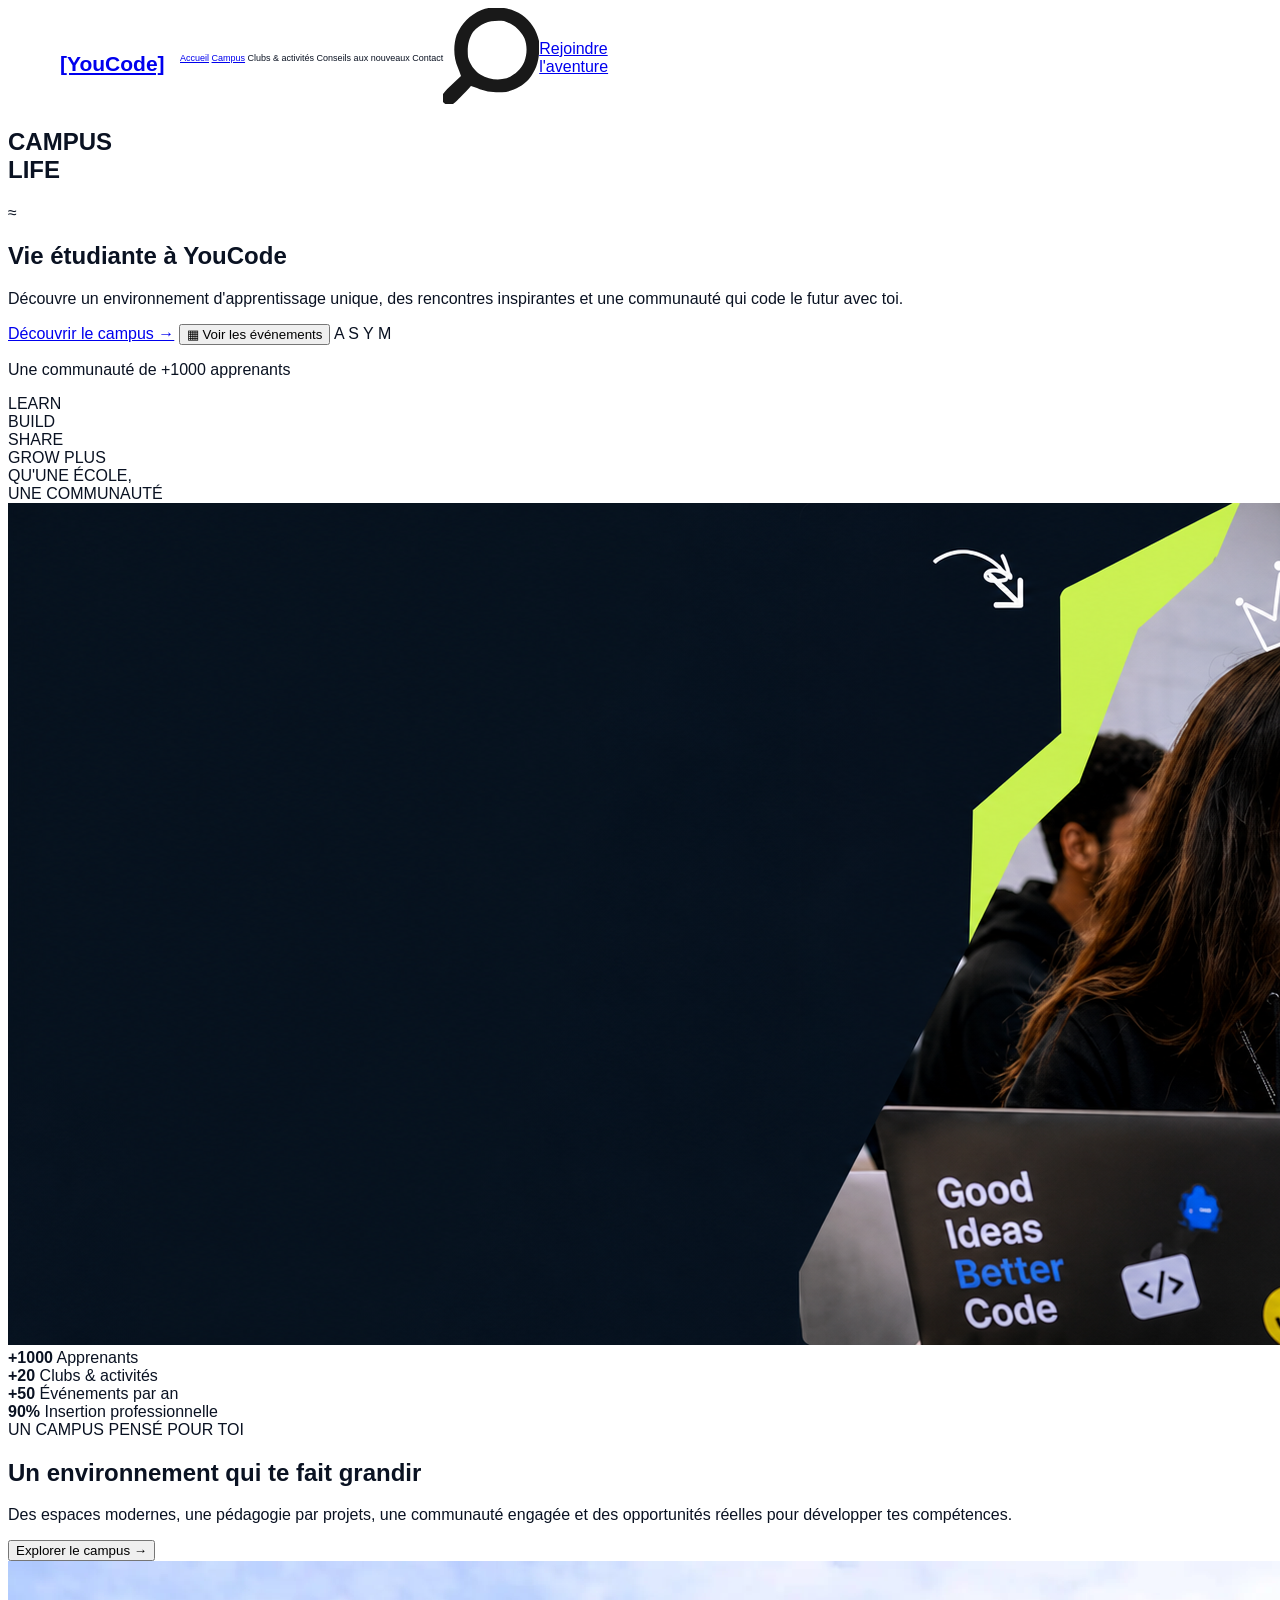
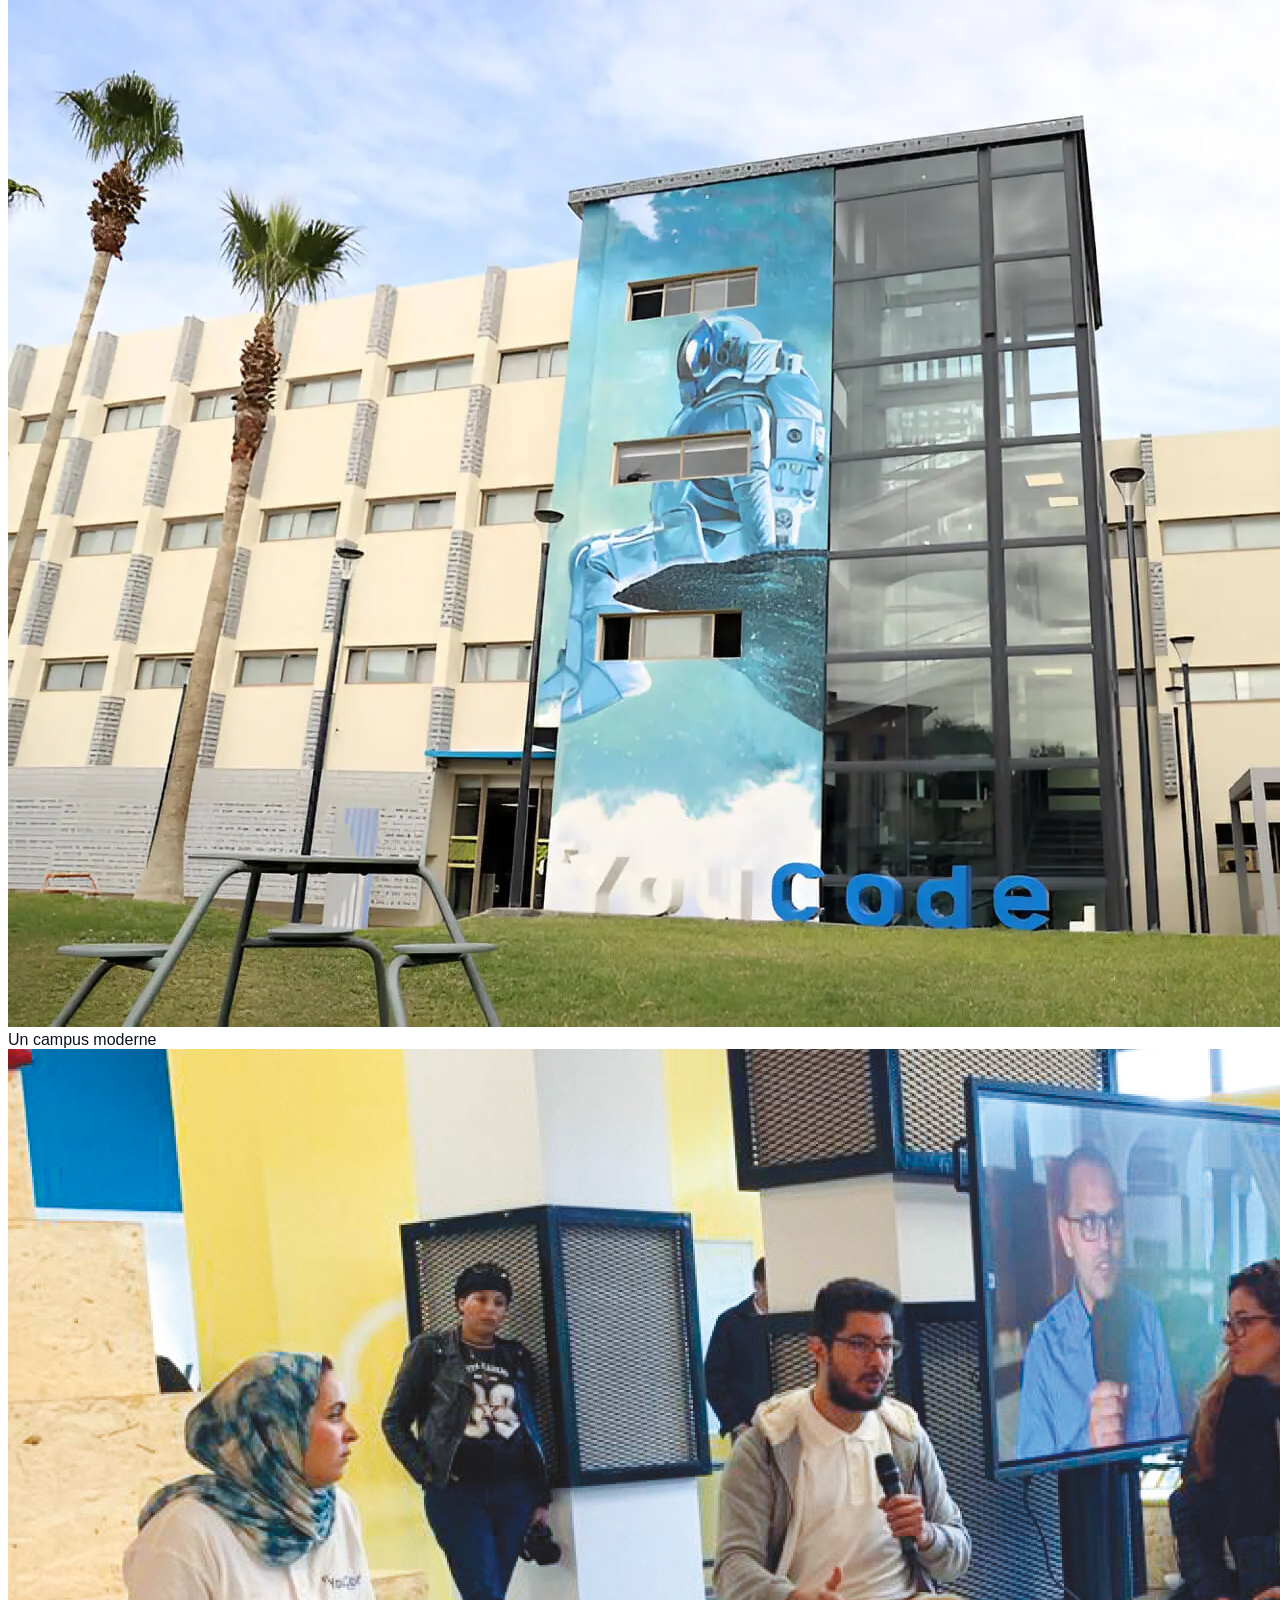
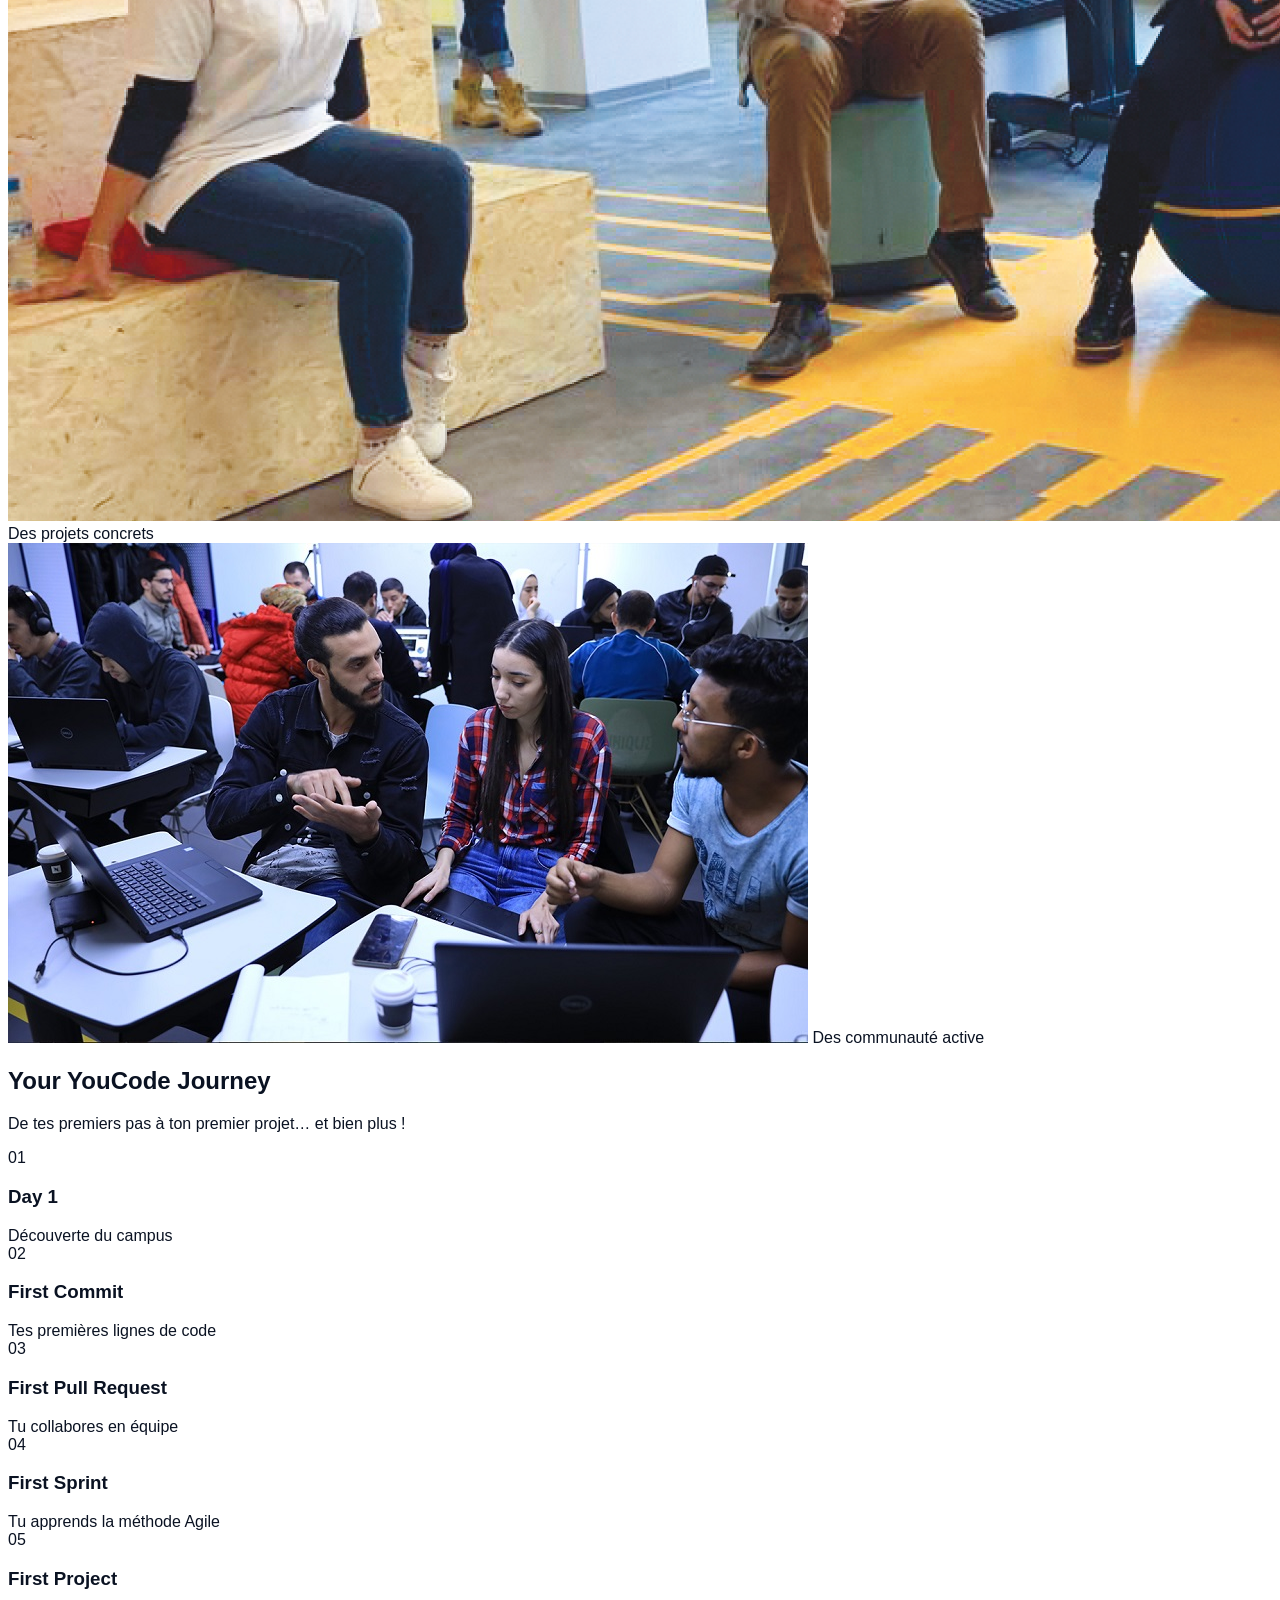
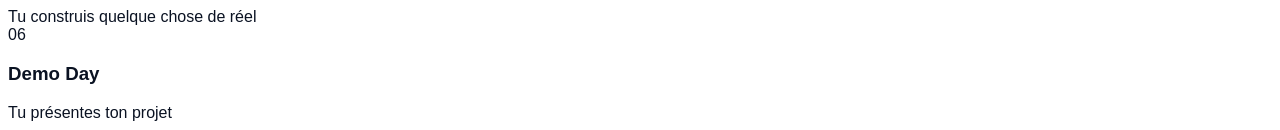
==== index.html @ 525e0ec4 "add journey section" ====
<!doctype html>
<html lang="fr">
  <head>
    <meta charset="UTF-8" />
    <meta name="viewport" content="width=device-width, initial-scale=1.0" />
    <link rel="stylesheet" href="css/style.css" />
    <title>Campus Life</title>
  </head>
  <body>
    <header>
      <div class="logo">
        <a href="index.html">[YouCode]</a>
      </div>
      <div class="boxes">
        <a class="b1" href="index.html">Accueil</a>
        <a class="b2" href="campus.html">Campus</a>
        <span class="b3">Clubs & activités</span>
        <span class="b4">Conseils aux nouveaux</span>
        <span class="b5">Contact</span>
      </div>
      <div>
        <img src="assets/icons/icon-search.svg" alt="Icône de recherche" />
      </div>
      <div>
        <a href="inscription.html">Rejoindre<br />l'aventure</a>
      </div>
    </header>
    <main>
      <section class="hero">
        <h1>CAMPUS<br />LIFE</h1>
        <span>≈</span>
        <h2>Vie étudiante à YouCode</h2>
        <p>
          Découvre un environnement d'apprentissage unique, des rencontres
          inspirantes et une communauté qui code le futur avec toi.
        </p>
        <a class="b2" href="campus.html">Découvrir le campus →</a>
        <button>▦ Voir les événements</button>
        <span>A S Y M</span>
        <p>Une communauté de +1000 apprenants</p>
        <span>LEARN<br />BUILD<br />SHARE<br />GROW</span>
        <span>PLUS<br />QU'UNE ÉCOLE,<br />UNE COMMUNAUTÉ</span>
        <img
          src="assets/images/hero-student.png"
          alt="Une jeune femme sourit devant son ordinateur dans un espace de travail informatique."
        />
      </section>
      <section class="stats">
        <div>
          <strong>+1000</strong>
          <span>Apprenants</span>
        </div>
        <div>
          <strong>+20</strong>
          <span>Clubs & activités</span>
        </div>
        <div>
          <strong>+50</strong>
          <span>Événements par an</span>
        </div>
        <div>
          <strong>90%</strong>
          <span>Insertion professionnelle</span>
        </div>
      </section>
      <section class="campus">
        <div>
          <span>UN CAMPUS PENSÉ POUR TOI</span>
          <h2>Un environnement qui te fait grandir</h2>
          <p>
            Des espaces modernes, une pédagogie par projets, une communauté
            engagée et des opportunités réelles pour développer tes compétences.
          </p>
        </div>
        <div><button>Explorer le campus →</button></div>
        <div>
          <img
            src="assets/images/campus-moderne.png"
            alt="Bâtiment moderne de YouCode avec une fresque d'astronaute et le nom YouCode sur la pelouse."
          />
          <span>Un campus moderne</span>
        </div>
        <div>
          <img
            src="assets/images/projets-concrets.png"
            alt="Échange entre intervenants et apprenants dans un espace YouCode."
          />
          <span>Des projets concrets</span>
        </div>
        <div>
          <img
            src="assets/images/communaute-active.jpg"
            alt="Apprenants qui travaillent ensemble sur leurs ordinateurs portables."
          />
          <span>Des communauté active</span>
        </div>
      </section>
      <section class="journey">
        <h2>Your YouCode Journey</h2>
        <p>De tes premiers pas à ton premier projet… et bien plus !</p>
        <div>
          <span>01</span>
          <h3>Day 1</h3>
          <span>Découverte du campus</span>
        </div>
        <div>
          <span>02</span>
          <h3>First Commit</h3>
          <span>Tes premières lignes de code</span>
        </div>
        <div>
          <span>03</span>
          <h3>First Pull Request</h3>
          <span>Tu collabores en équipe</span>
        </div>
        <div>
          <span>04</span>
          <h3>First Sprint</h3>
          <span>Tu apprends la méthode Agile</span>
        </div>
        <div>
          <span>05</span>
          <h3>First Project</h3>
          <span>Tu construis quelque chose de réel</span>
        </div>
        <div>
          <span>06</span>
          <h3>Demo Day</h3>
          <span>Tu présentes ton projet</span>
        </div>
      </section>
    </main>
  </body>
</html>
---- css/style.css ----
body {
  font-family: "Inter", sans-serif;
  color: #0a1222;
}

header {
  display: flex;
  align-items: center;
}

.logo {
  width: 120px;
  height: 25px;
  margin-top: 11px;
  margin-left: 52px;
  font-weight: 800;
  font-size: 21px;
  line-height: 1.2;
  letter-spacing: 0;
  white-space: nowrap;
}

.boxes {
  font-weight: 400;
  font-size: 9px;
  line-height: 1.2;
  letter-spacing: 0;
}
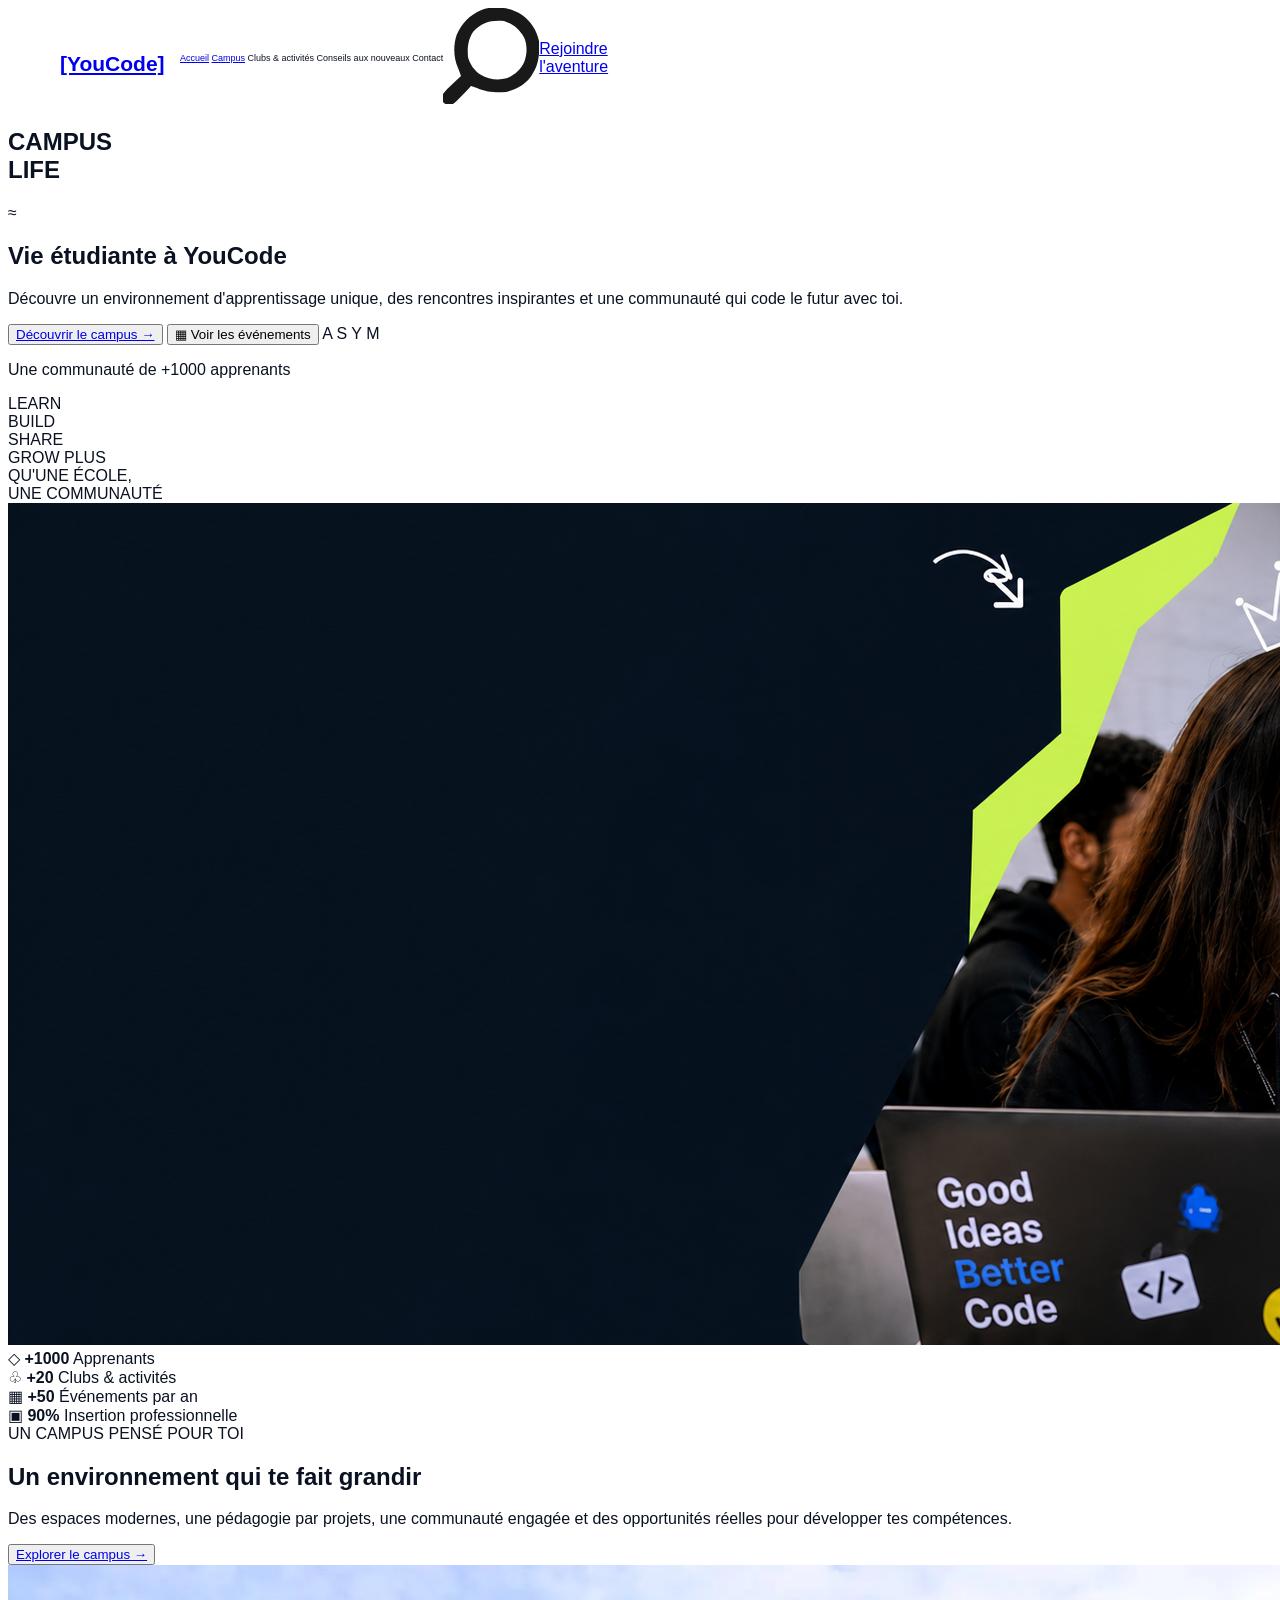
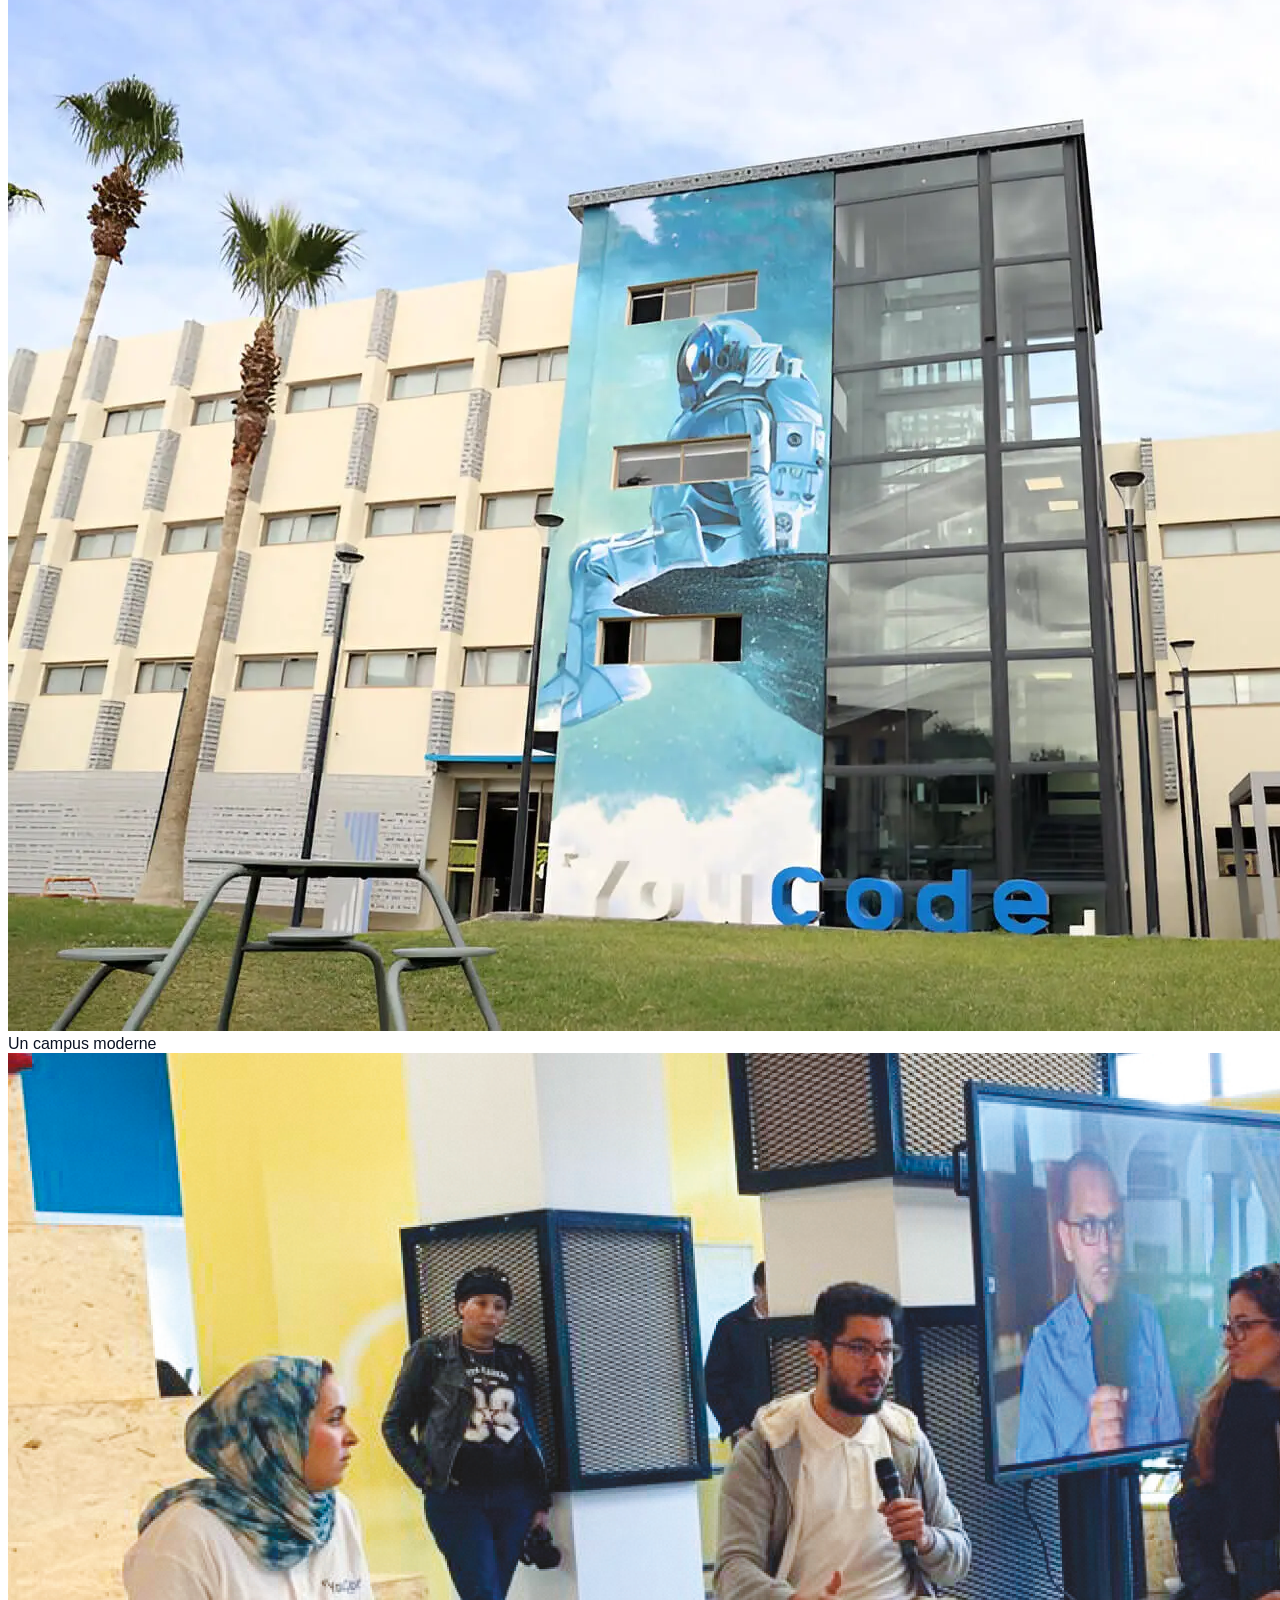
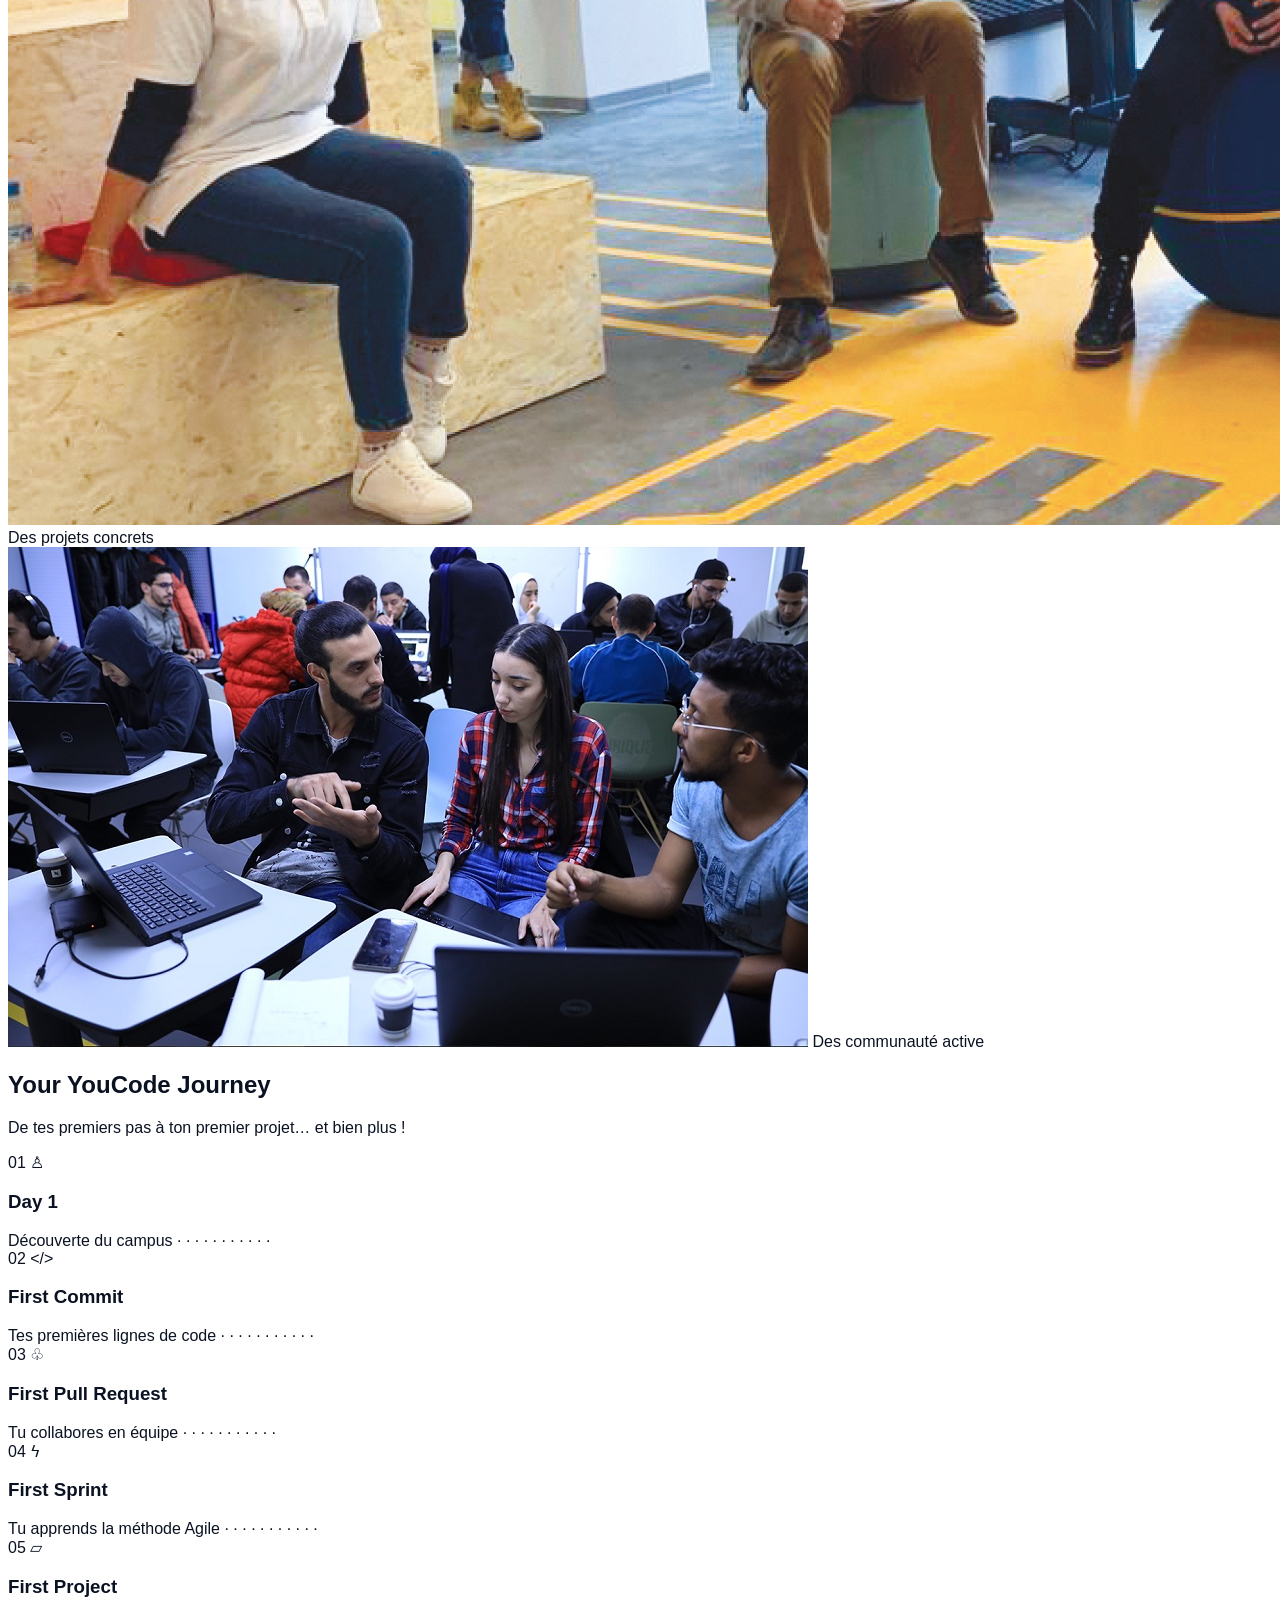
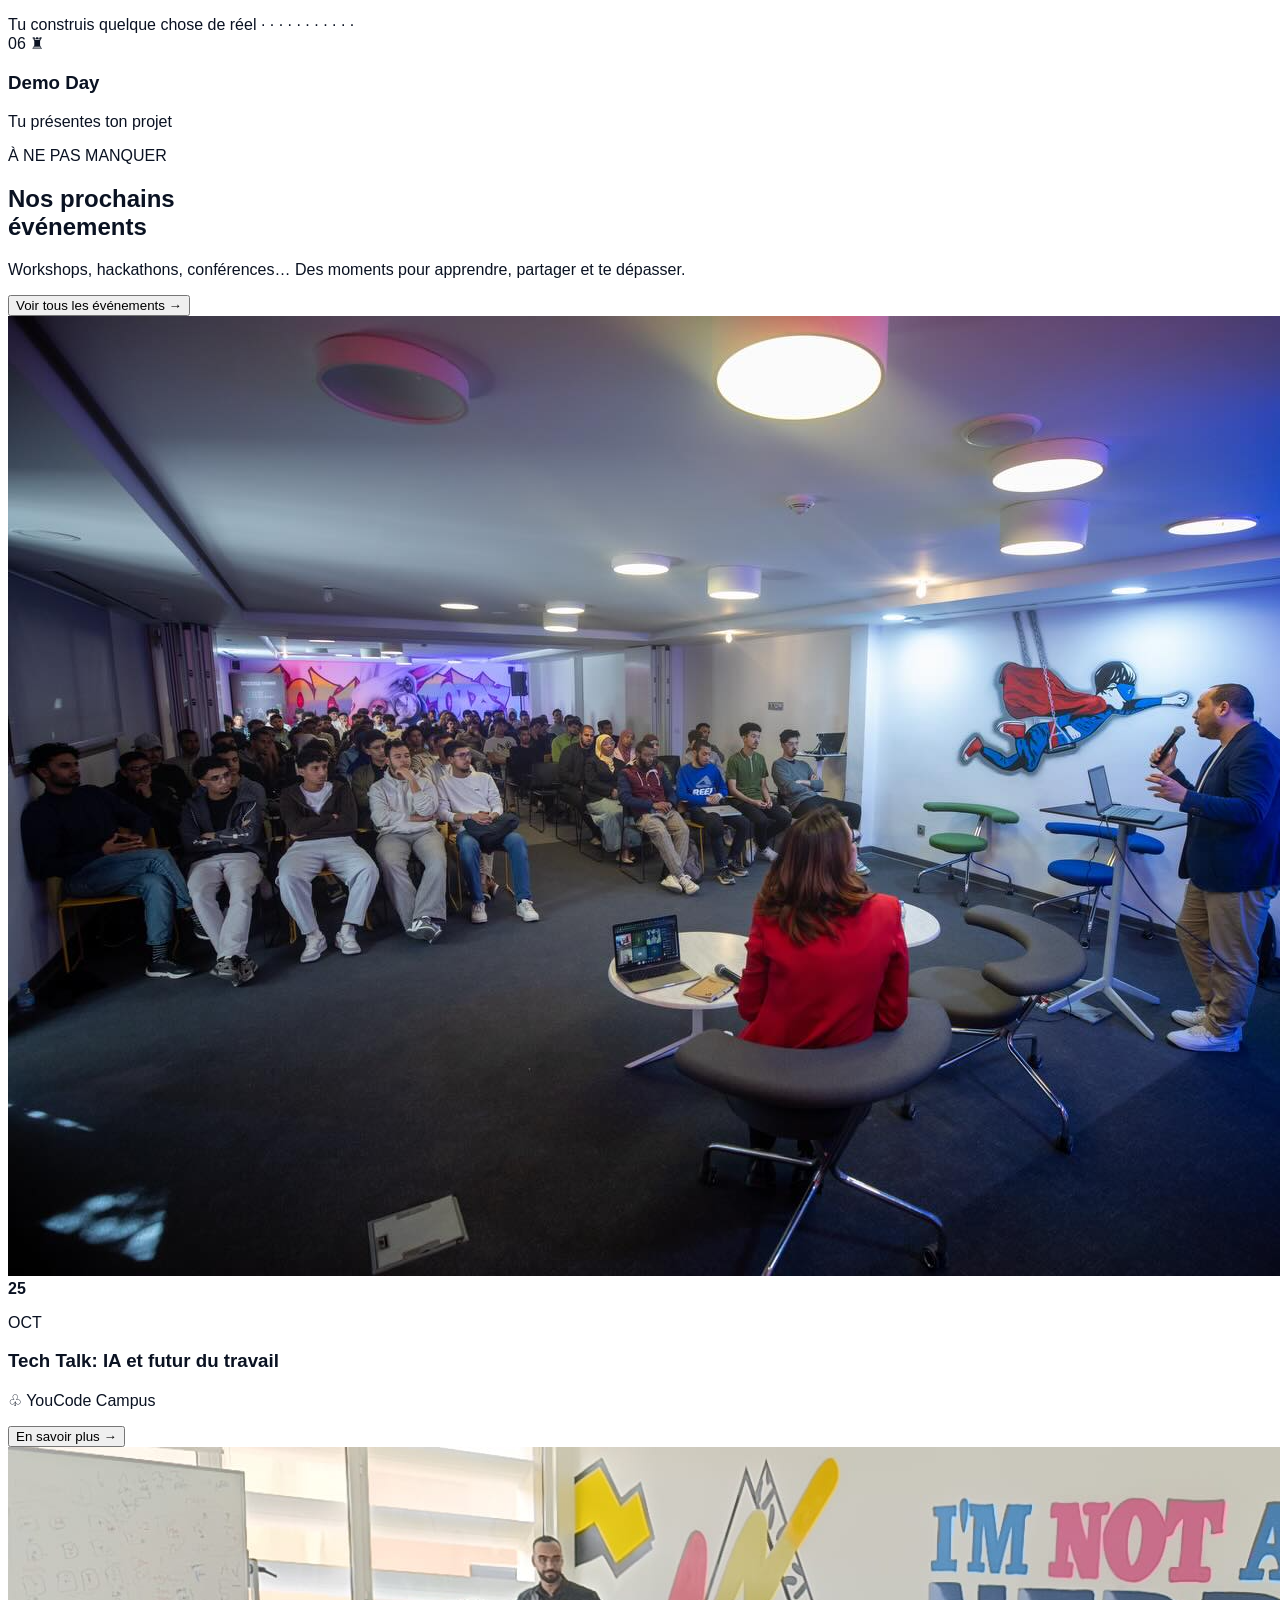
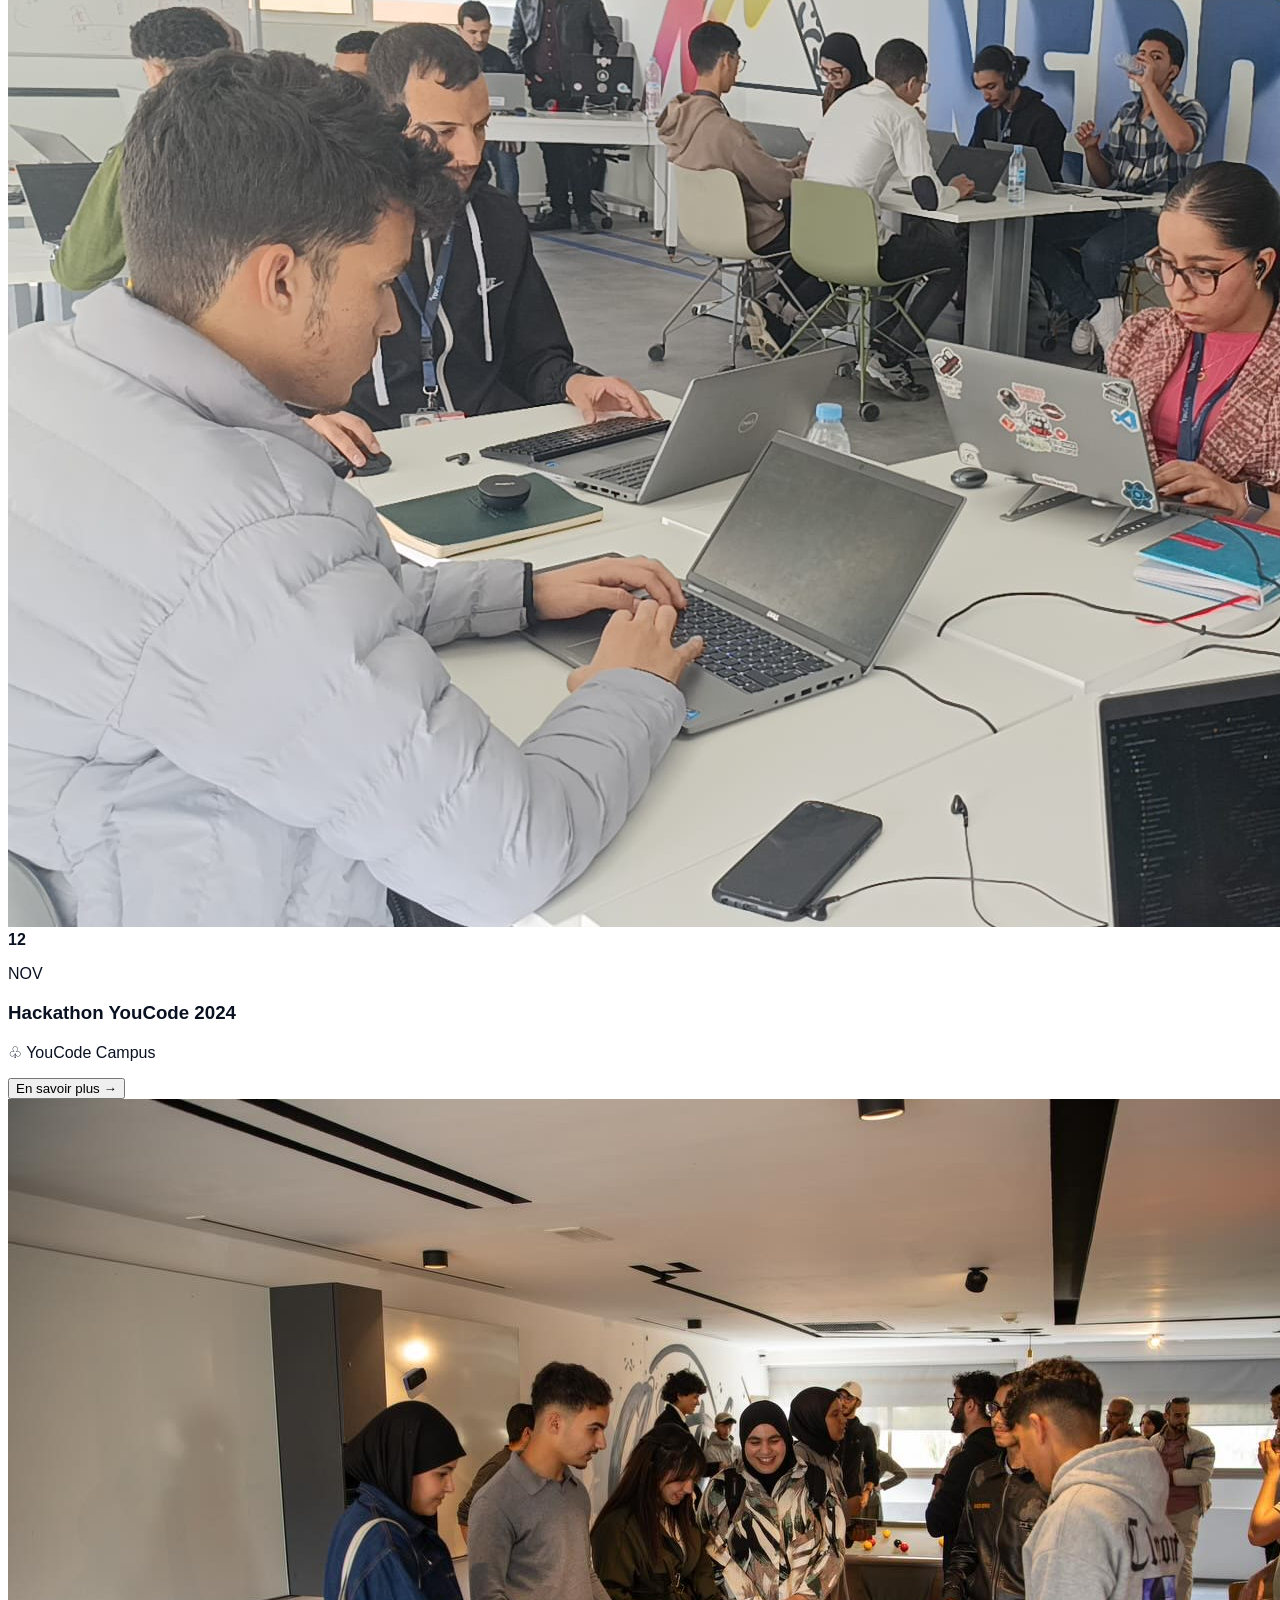
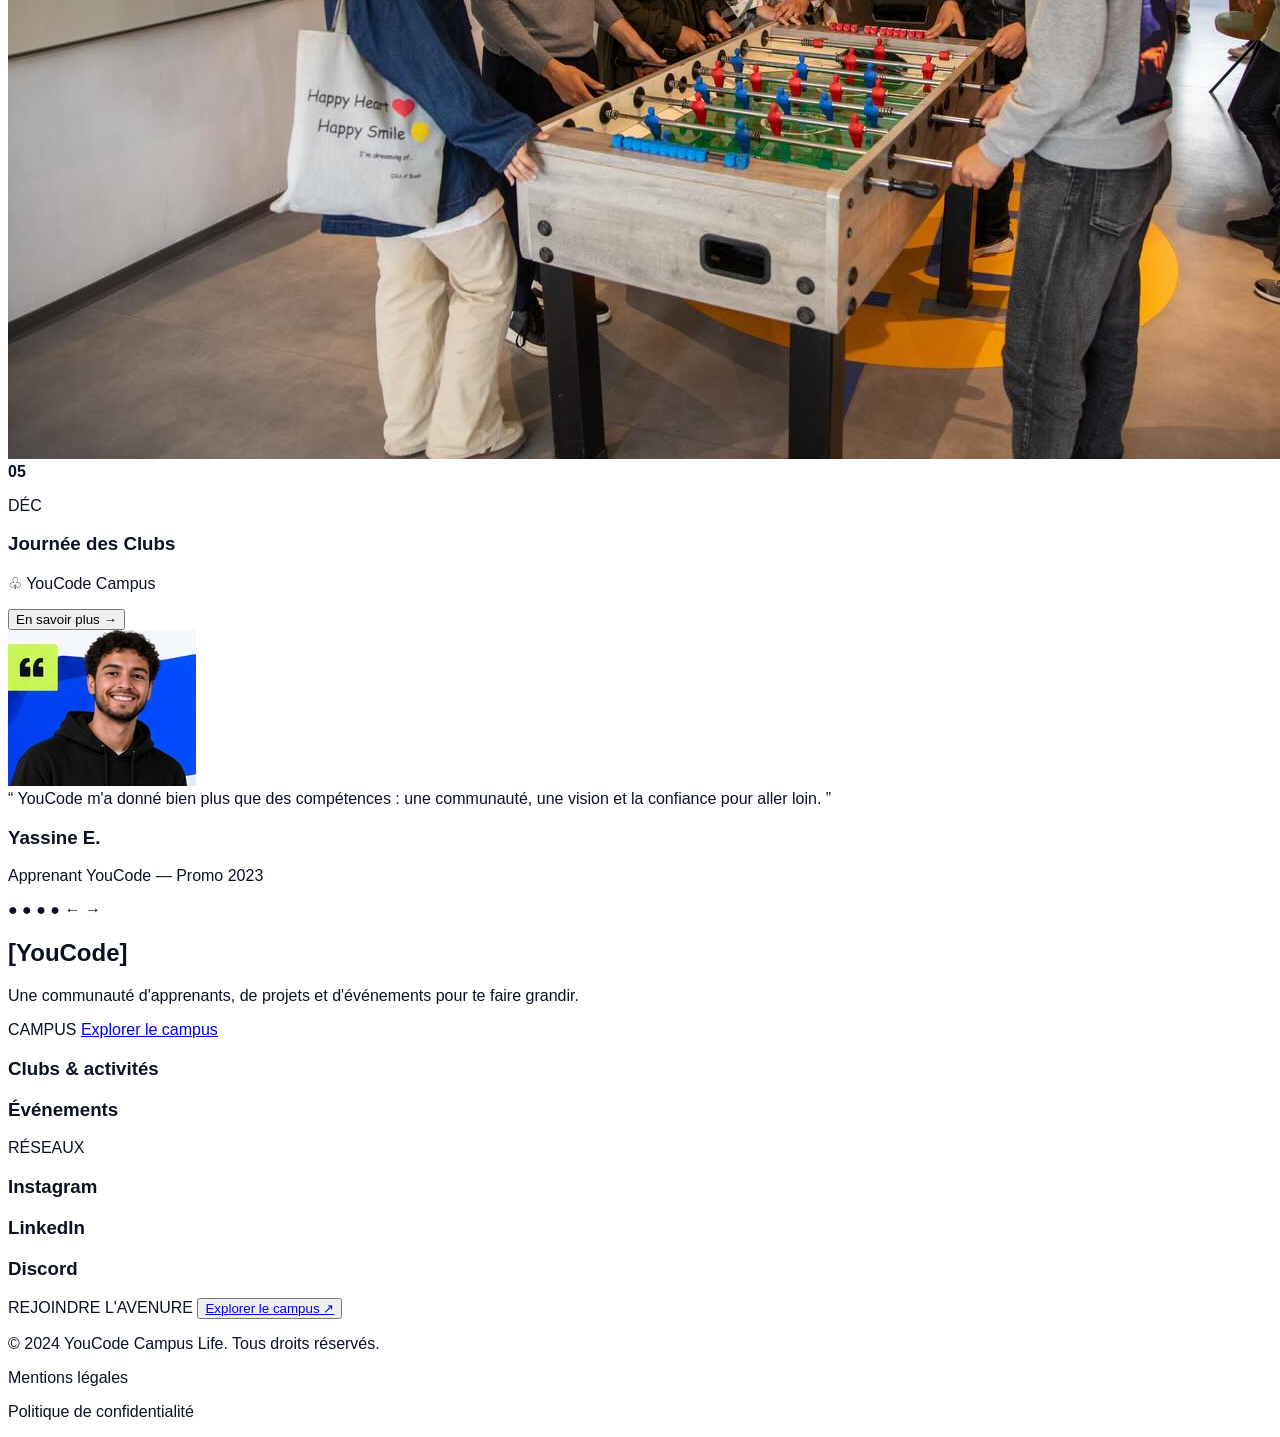
==== commit 271f30fa: "add other sections" ====
--- a/index.html
+++ b/index.html
@@ -34,7 +34,7 @@
           Découvre un environnement d'apprentissage unique, des rencontres
           inspirantes et une communauté qui code le futur avec toi.
         </p>
-        <a class="b2" href="campus.html">Découvrir le campus →</a>
+        <button><a href="campus.html">Découvrir le campus →</a></button>
         <button>▦ Voir les événements</button>
         <span>A S Y M</span>
         <p>Une communauté de +1000 apprenants</p>
@@ -47,18 +47,22 @@
       </section>
       <section class="stats">
         <div>
+          <span>◇</span>
           <strong>+1000</strong>
           <span>Apprenants</span>
         </div>
         <div>
+          <span>♧</span>
           <strong>+20</strong>
           <span>Clubs & activités</span>
         </div>
         <div>
+          <span>▦</span>
           <strong>+50</strong>
           <span>Événements par an</span>
         </div>
         <div>
+          <span>▣</span>
           <strong>90%</strong>
           <span>Insertion professionnelle</span>
         </div>
@@ -72,7 +76,9 @@
             engagée et des opportunités réelles pour développer tes compétences.
           </p>
         </div>
-        <div><button>Explorer le campus →</button></div>
+        <div>
+          <button><a href="campus.html">Explorer le campus →</a></button>
+        </div>
         <div>
           <img
             src="assets/images/campus-moderne.png"
@@ -100,35 +106,135 @@
         <p>De tes premiers pas à ton premier projet… et bien plus !</p>
         <div>
           <span>01</span>
+          <span>♙</span>
           <h3>Day 1</h3>
           <span>Découverte du campus</span>
+          <span>· · · · · · · · · · ·</span>
         </div>
         <div>
           <span>02</span>
+          <span>&lt;/&gt;</span>
           <h3>First Commit</h3>
           <span>Tes premières lignes de code</span>
+          <span>· · · · · · · · · · ·</span>
         </div>
         <div>
           <span>03</span>
+          <span>♧</span>
           <h3>First Pull Request</h3>
           <span>Tu collabores en équipe</span>
+          <span>· · · · · · · · · · ·</span>
         </div>
         <div>
           <span>04</span>
+          <span>ϟ</span>
           <h3>First Sprint</h3>
           <span>Tu apprends la méthode Agile</span>
+          <span>· · · · · · · · · · ·</span>
         </div>
         <div>
           <span>05</span>
+          <span>▱</span>
           <h3>First Project</h3>
           <span>Tu construis quelque chose de réel</span>
+          <span>· · · · · · · · · · ·</span>
         </div>
         <div>
           <span>06</span>
+          <span>♜</span>
           <h3>Demo Day</h3>
           <span>Tu présentes ton projet</span>
         </div>
       </section>
+      <section class="event">
+        <div>
+          <p>À NE PAS MANQUER</p>
+          <h2>Nos prochains<br />événements</h2>
+          <p>
+            Workshops, hackathons, conférences… Des moments pour apprendre,
+            partager et te dépasser.
+          </p>
+          <button>Voir tous les événements →</button>
+        </div>
+        <div>
+          <img
+            src="assets/images/Tech-Talk.png"
+            alt="Un intervenant anime une présentation devant un public lors d'une conférence."
+          />
+          <strong>25</strong>
+          <p>OCT</p>
+          <h3>Tech Talk: IA et futur du travail</h3>
+          <p>♧ YouCode Campus</p>
+          <button>En savoir plus →</button>
+        </div>
+        <div>
+          <img
+            src="assets/images/Hackathon.png"
+            alt="Des étudiants travaillent sur leurs ordinateurs portables lors d'un hackathon."
+          />
+          <strong>12</strong>
+          <p>NOV</p>
+          <h3>Hackathon YouCode 2024</h3>
+          <p>♧ YouCode Campus</p>
+          <button>En savoir plus →</button>
+        </div>
+        <div>
+          <img
+            src="assets/images/Clubs.png"
+            alt="Un groupe de jeunes joue au baby-foot dans un espace de détente."
+          />
+          <strong>05</strong>
+          <p>DÉC</p>
+          <h3>Journée des Clubs</h3>
+          <p>♧ YouCode Campus</p>
+          <button>En savoir plus →</button>
+        </div>
+      </section>
+      <section class="yassine">
+        <div>
+          <img src="assets/images/Yassine.jpg" alt="" />
+        </div>
+        <div>
+          <span
+            >“ YouCode m'a donné bien plus que des compétences : une communauté,
+            une vision et la confiance pour aller loin. ”</span
+          >
+          <h3>Yassine E.</h3>
+          <p>Apprenant YouCode — Promo 2023</p>
+          <span>● ● ● ●</span>
+          <span>← →</span>
+        </div>
+      </section>
     </main>
+    <footer>
+      <div>
+        <h2>[YouCode]</h2>
+        <p>
+          Une communauté d'apprenants, de projets et d'événements pour te faire
+          grandir.
+        </p>
+      </div>
+      <div>
+        <span>CAMPUS</span>
+        <a href="campus.html">Explorer le campus</a>
+        <h3>Clubs & activités</h3>
+        <h3>Événements</h3>
+      </div>
+      <div>
+        <span>RÉSEAUX</span>
+        <h3>Instagram</h3>
+        <h3>LinkedIn</h3>
+        <h3>Discord</h3>
+      </div>
+      <div>
+        <span>REJOINDRE L'AVENURE</span>
+        <button><a href="campus.html">Explorer le campus ↗</a></button>
+      </div>
+      <div>
+        <p>© 2024 YouCode Campus Life. Tous droits réservés.</p>
+        <p>Mentions légales</p>
+        <p>Politique de confidentialité</p>
+      </div>
+    </footer>
   </body>
 </html>
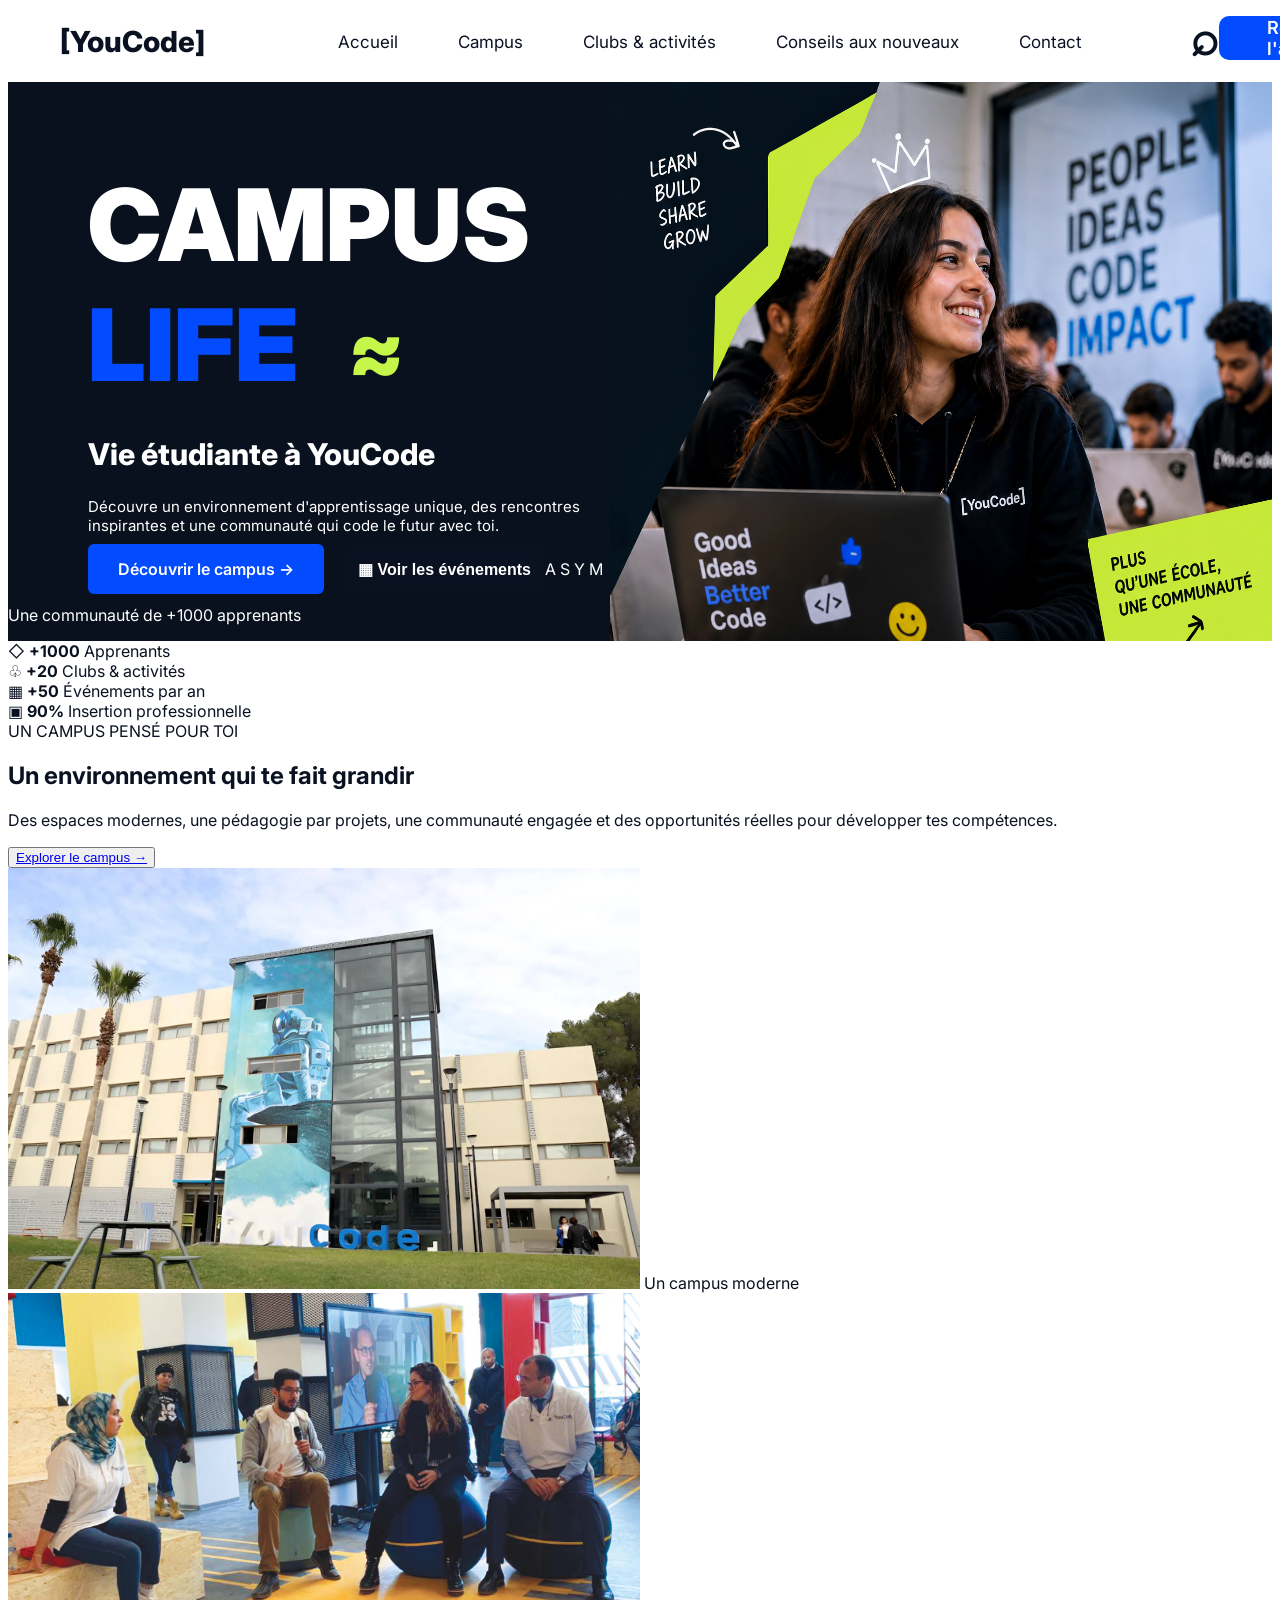
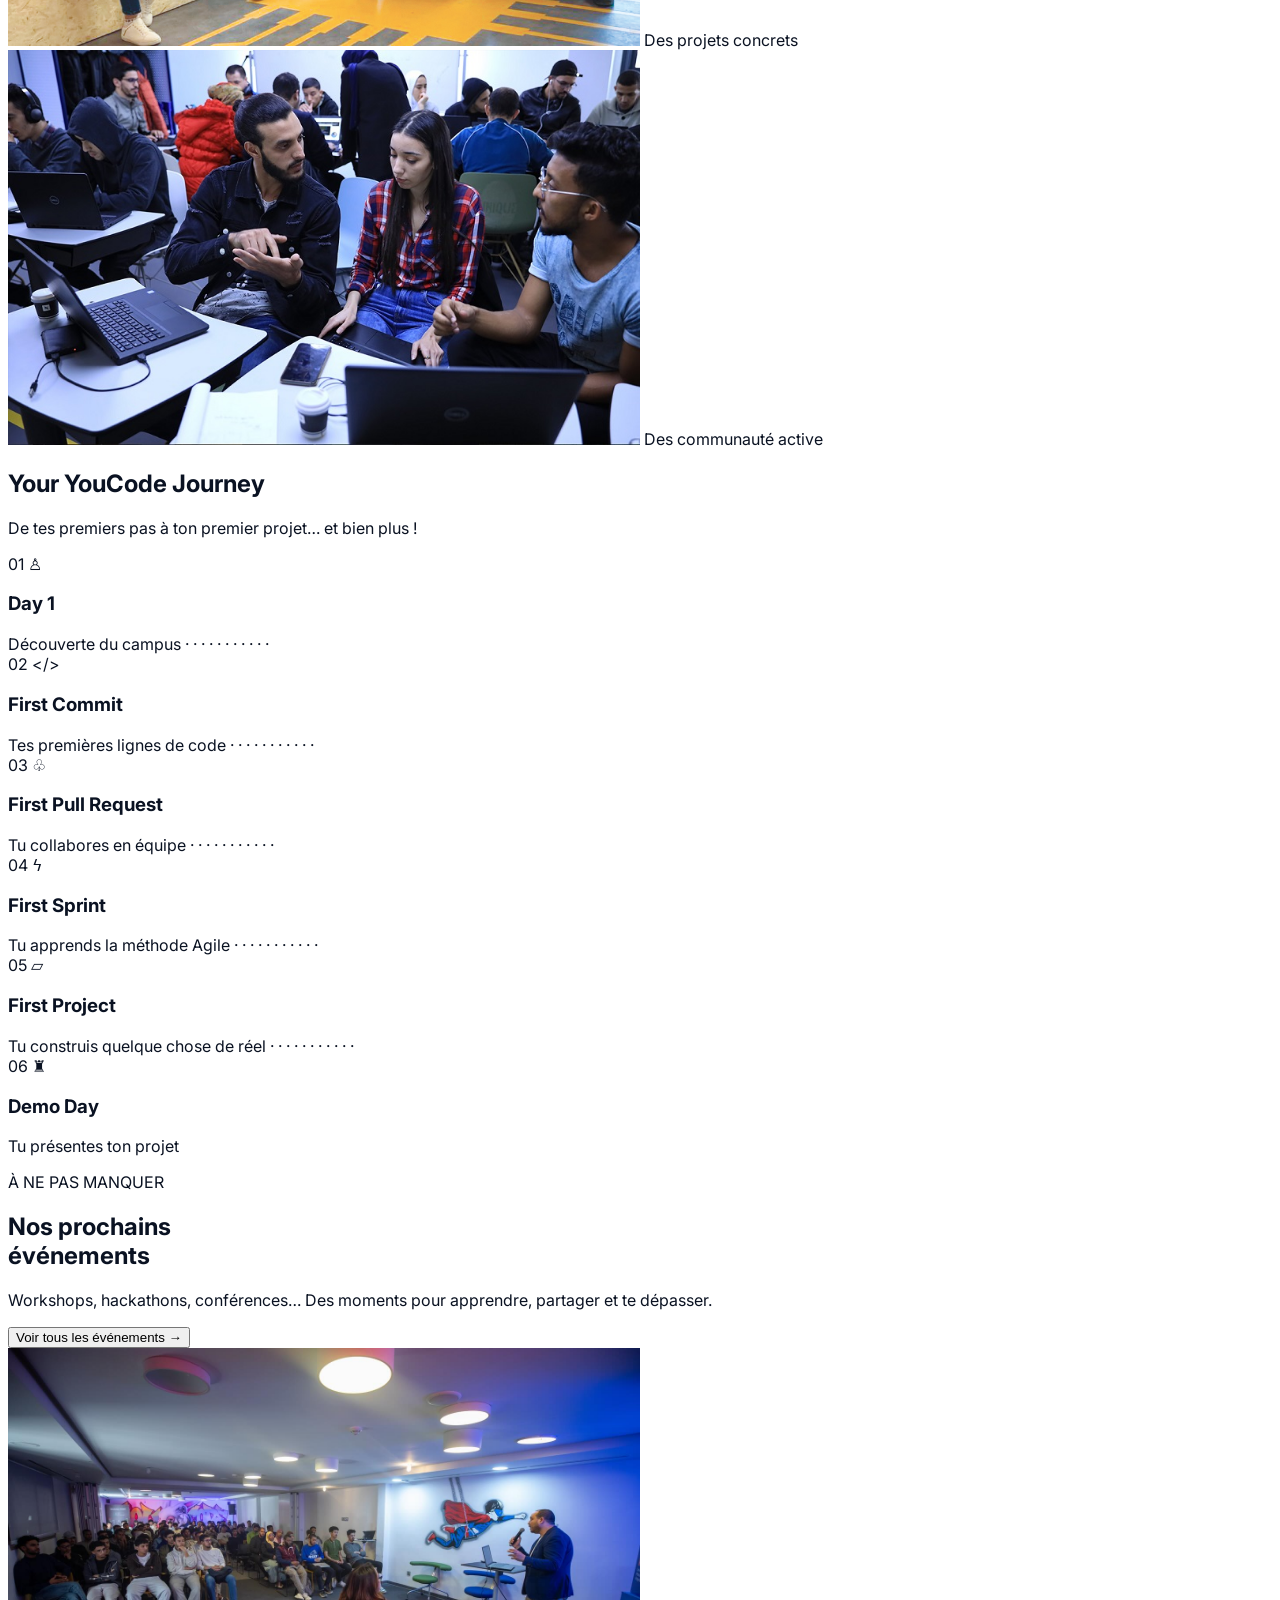
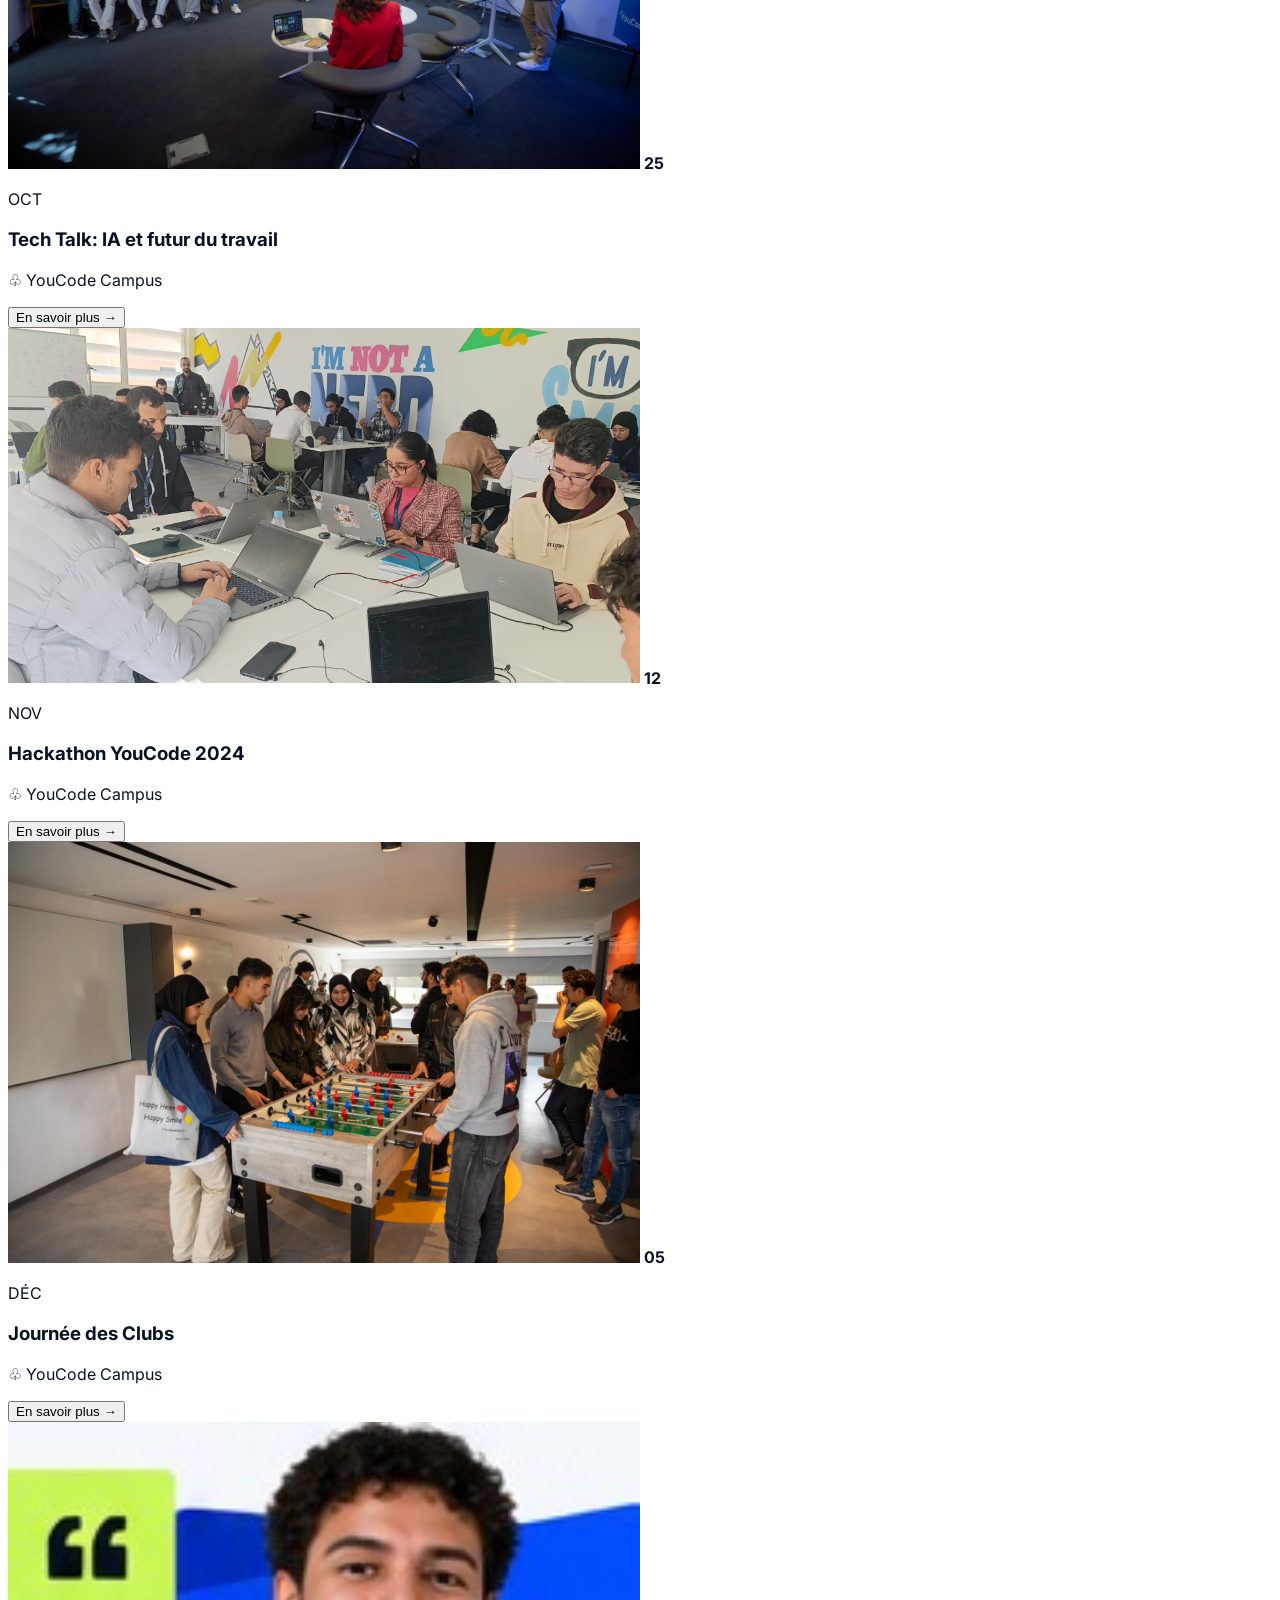
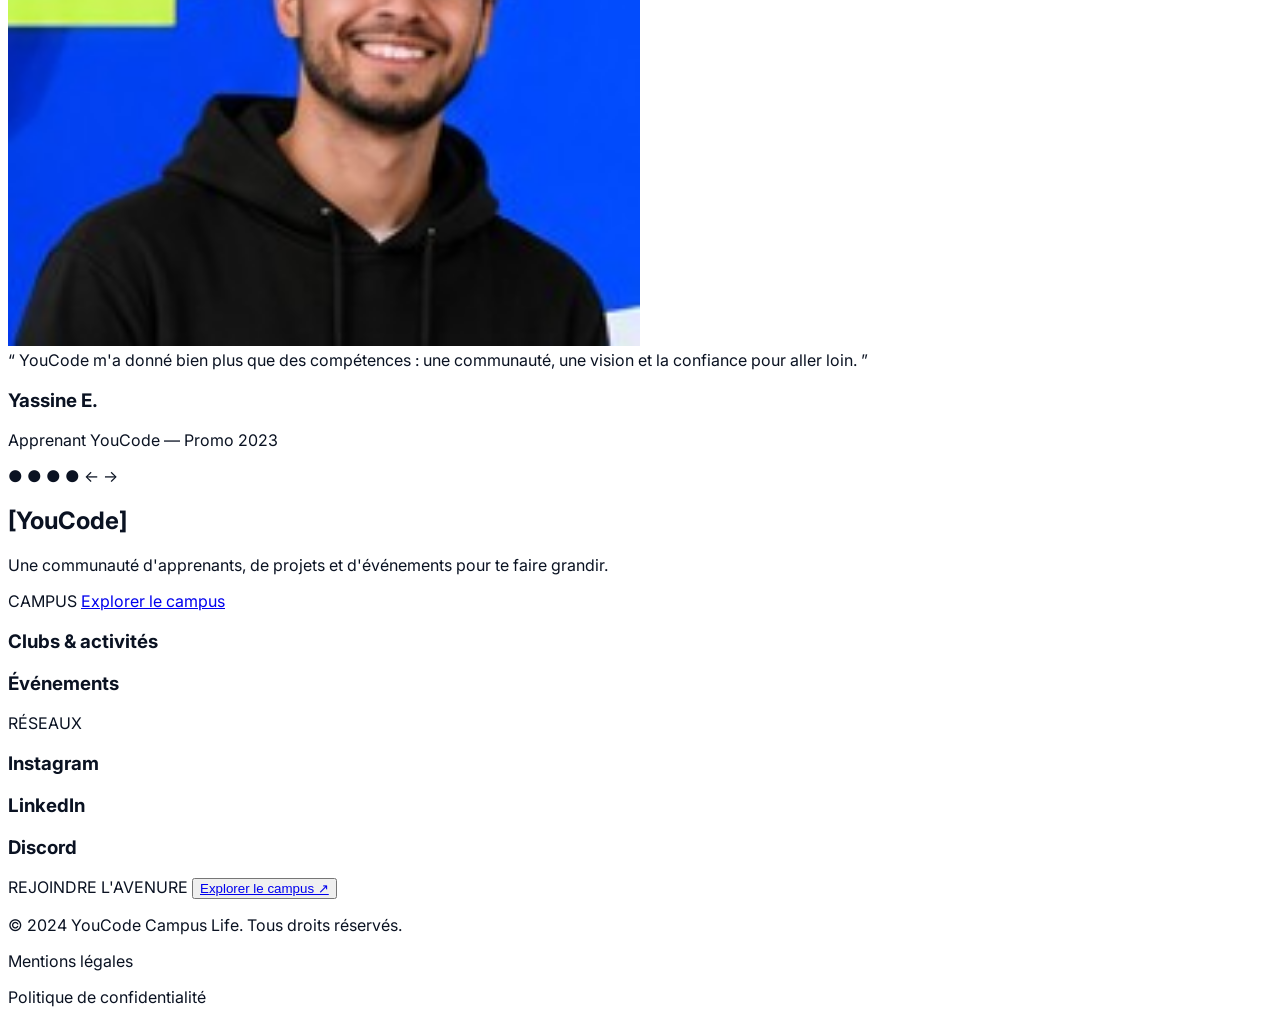
==== commit 58f4319b: "update HTML and CSS" ====
--- a/index.html
+++ b/index.html
@@ -4,46 +4,52 @@
     <meta charset="UTF-8" />
     <meta name="viewport" content="width=device-width, initial-scale=1.0" />
     <link rel="stylesheet" href="css/style.css" />
+    <style>
+      @import url("https://fonts.googleapis.com/css2?family=Inter:ital,opsz,wght@0,14..32,100..900;1,14..32,100..900&display=swap");
+    </style>
     <title>Campus Life</title>
   </head>
   <body>
     <header>
       <div class="logo">
-        <a href="index.html">[YouCode]</a>
+        <a href="index.html" class="logotxt">[YouCode]</a>
       </div>
       <div class="boxes">
         <a class="b1" href="index.html">Accueil</a>
-        <a class="b2" href="campus.html">Campus</a>
-        <span class="b3">Clubs & activités</span>
-        <span class="b4">Conseils aux nouveaux</span>
-        <span class="b5">Contact</span>
-      </div>
-      <div>
-        <img src="assets/icons/icon-search.svg" alt="Icône de recherche" />
-      </div>
-      <div>
-        <a href="inscription.html">Rejoindre<br />l'aventure</a>
+        <a class="b1" href="campus.html">Campus</a>
+        <span class="b1">Clubs & activités</span>
+        <span class="b1">Conseils aux nouveaux</span>
+        <span class="b1">Contact</span>
+      </div>
+      <div class="iconsearch">
+        <span>⌕</span>
+      </div>
+      <div class="inscr">
+        <a href="inscription.html" class="btn-inscription"
+          >Rejoindre<br />l'aventure</a
+        >
       </div>
     </header>
     <main>
       <section class="hero">
-        <h1>CAMPUS<br />LIFE</h1>
-        <span>≈</span>
-        <h2>Vie étudiante à YouCode</h2>
-        <p>
-          Découvre un environnement d'apprentissage unique, des rencontres
-          inspirantes et une communauté qui code le futur avec toi.
-        </p>
-        <button><a href="campus.html">Découvrir le campus →</a></button>
-        <button>▦ Voir les événements</button>
-        <span>A S Y M</span>
-        <p>Une communauté de +1000 apprenants</p>
-        <span>LEARN<br />BUILD<br />SHARE<br />GROW</span>
-        <span>PLUS<br />QU'UNE ÉCOLE,<br />UNE COMMUNAUTÉ</span>
-        <img
-          src="assets/images/hero-student.png"
-          alt="Une jeune femme sourit devant son ordinateur dans un espace de travail informatique."
-        />
+        <div class="heroimg">
+          <img
+            src="assets/images/hero-student.png"
+            alt="Une jeune femme sourit devant son ordinateur dans un espace de travail informatique."
+          />
+        </div>
+        <div class="herotxt">
+          <h1 class="titlhero">CAMPUS<br /><span class="thb">LIFE</span><small class="thg">≈</small></h1>
+          <h2 class="th2">Vie étudiante à YouCode</h2>
+          <p class="herop">
+            Découvre un environnement d'apprentissage unique, des rencontres
+            inspirantes et une communauté qui code le futur avec toi.
+          </p>
+          <a class="herocam" href="campus.html">Découvrir le campus →</a>
+          <button class="herobott">▦ Voir les événements</button>
+          <span>A S Y M</span>
+          <p>Une communauté de +1000 apprenants</p>
+        </div>
       </section>
       <section class="stats">
         <div>
--- a/css/style.css
+++ b/css/style.css
@@ -11,18 +11,136 @@
 .logo {
   width: 120px;
   height: 25px;
-  margin-top: 11px;
+  margin-top: 0px;
   margin-left: 52px;
+  margin-right: 500px;
   font-weight: 800;
-  font-size: 21px;
+  font-size: 29px;
   line-height: 1.2;
   letter-spacing: 0;
   white-space: nowrap;
 }
 
+.logotxt {
+  text-decoration: none;
+  color: #0a1222;
+}
+
 .boxes {
   font-weight: 400;
-  font-size: 9px;
-  line-height: 1.2;
-  letter-spacing: 0;
+  font-size: 17px;
+  display: flex;
+  justify-content: center;
+  gap: 60px;
+  width: 60px;
+  height: 12px;
 }
+.b1 {
+  text-decoration: none;
+  color: #0a1222;
+  white-space: nowrap;
+}
+
+.inscr {
+  margin-left: auto;
+  margin-right: 50px;
+  background-color: #034bff;
+  border-radius: 10px;
+  padding: 1px 48px;
+  font-size: 18px;
+  font-weight: 600;
+}
+
+.btn-inscription {
+  color: #ffffff;
+  text-decoration: none;
+}
+
+.iconsearch {
+  margin-left: 450px;
+  font-size: 3rem;
+  font-weight: bolder;
+}
+
+img {
+  width: 50%;
+}
+
+.hero {
+  background-color: #034bff;
+  display: flex;
+  flex-direction: row-reverse;
+  color: #ffffff;
+  margin-top: 15px;
+}
+
+.heroimg {
+  width: 110%;
+}
+
+.heroimg img {
+  height: 100%;
+  width: 100%;
+}
+
+.herotxt {
+  background-color: #08111d;
+  width: 100%;
+}
+
+.titlhero {
+  font-weight: 900;
+  font-size: 100px;
+  margin-left: 80px;
+  line-height: 120%;
+  margin-bottom: 0;
+}
+
+.thb {
+  color: #034bff;
+}
+
+.thg {
+  color: #c7f64a;
+  margin-left: 50px;
+  width: 65px;
+  height: 79px;
+  margin-top: 100px;
+}
+
+.th2 {
+  font-weight: 800;
+  font-size: 30px;
+  margin-left: 80px;
+}
+
+.herop {
+  font-weight: 400;
+  font-size: 15px;
+  margin-left: 80px;
+}
+
+.herocam {
+  background-color: #034bff;
+  text-decoration: 0;
+  margin-left: 80px;
+  border-radius: 6px;
+  padding: 15px 30px;
+  font-size: 16px;
+  font-weight: 600;
+  color: #ffffff;
+}
+
+.herobott {
+  text-decoration: 0;
+  margin-left: 20px;
+  border-style: solid;
+  border-width: 20px 5px;
+  border: 50px;
+  padding: 10px;
+  border-color: #8EABFF;
+  font-size: 16px;
+  font-weight: 600;
+  color: #ffffff;
+  background-color: #0a1222;
+}
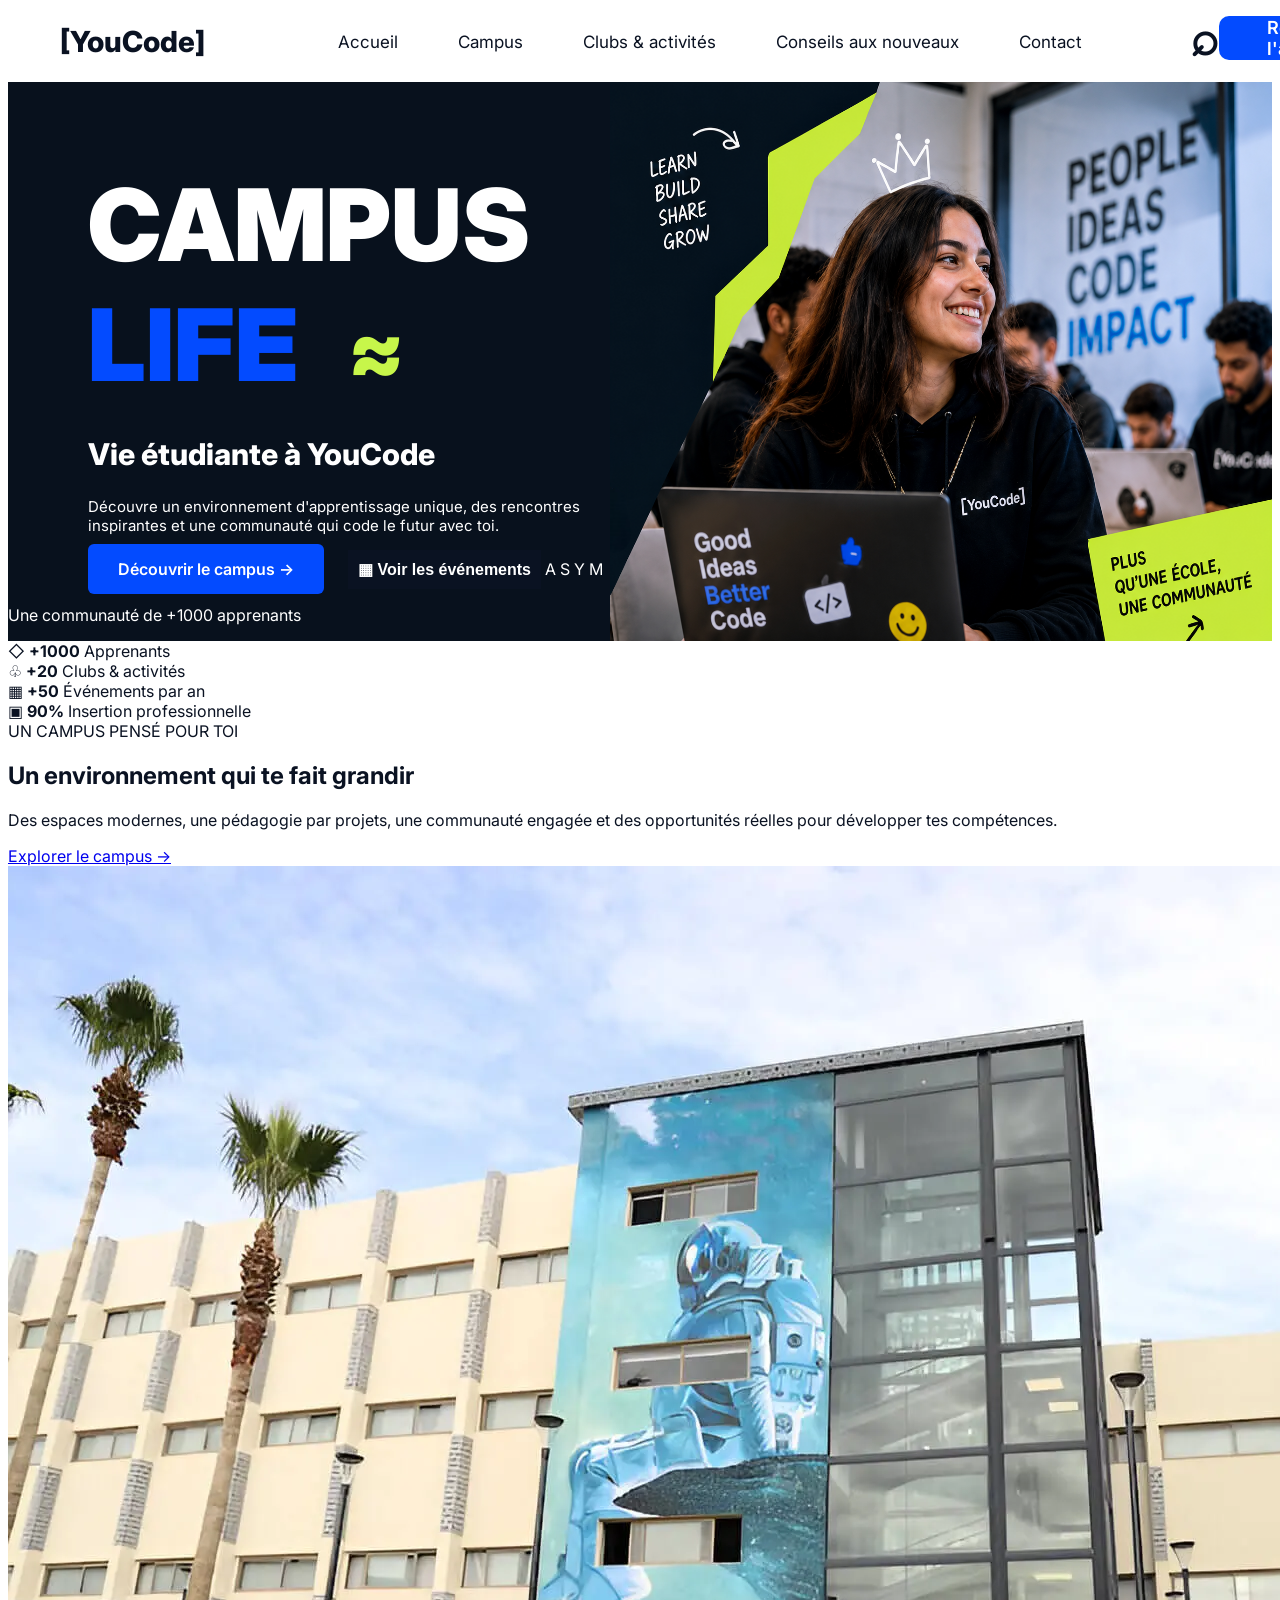
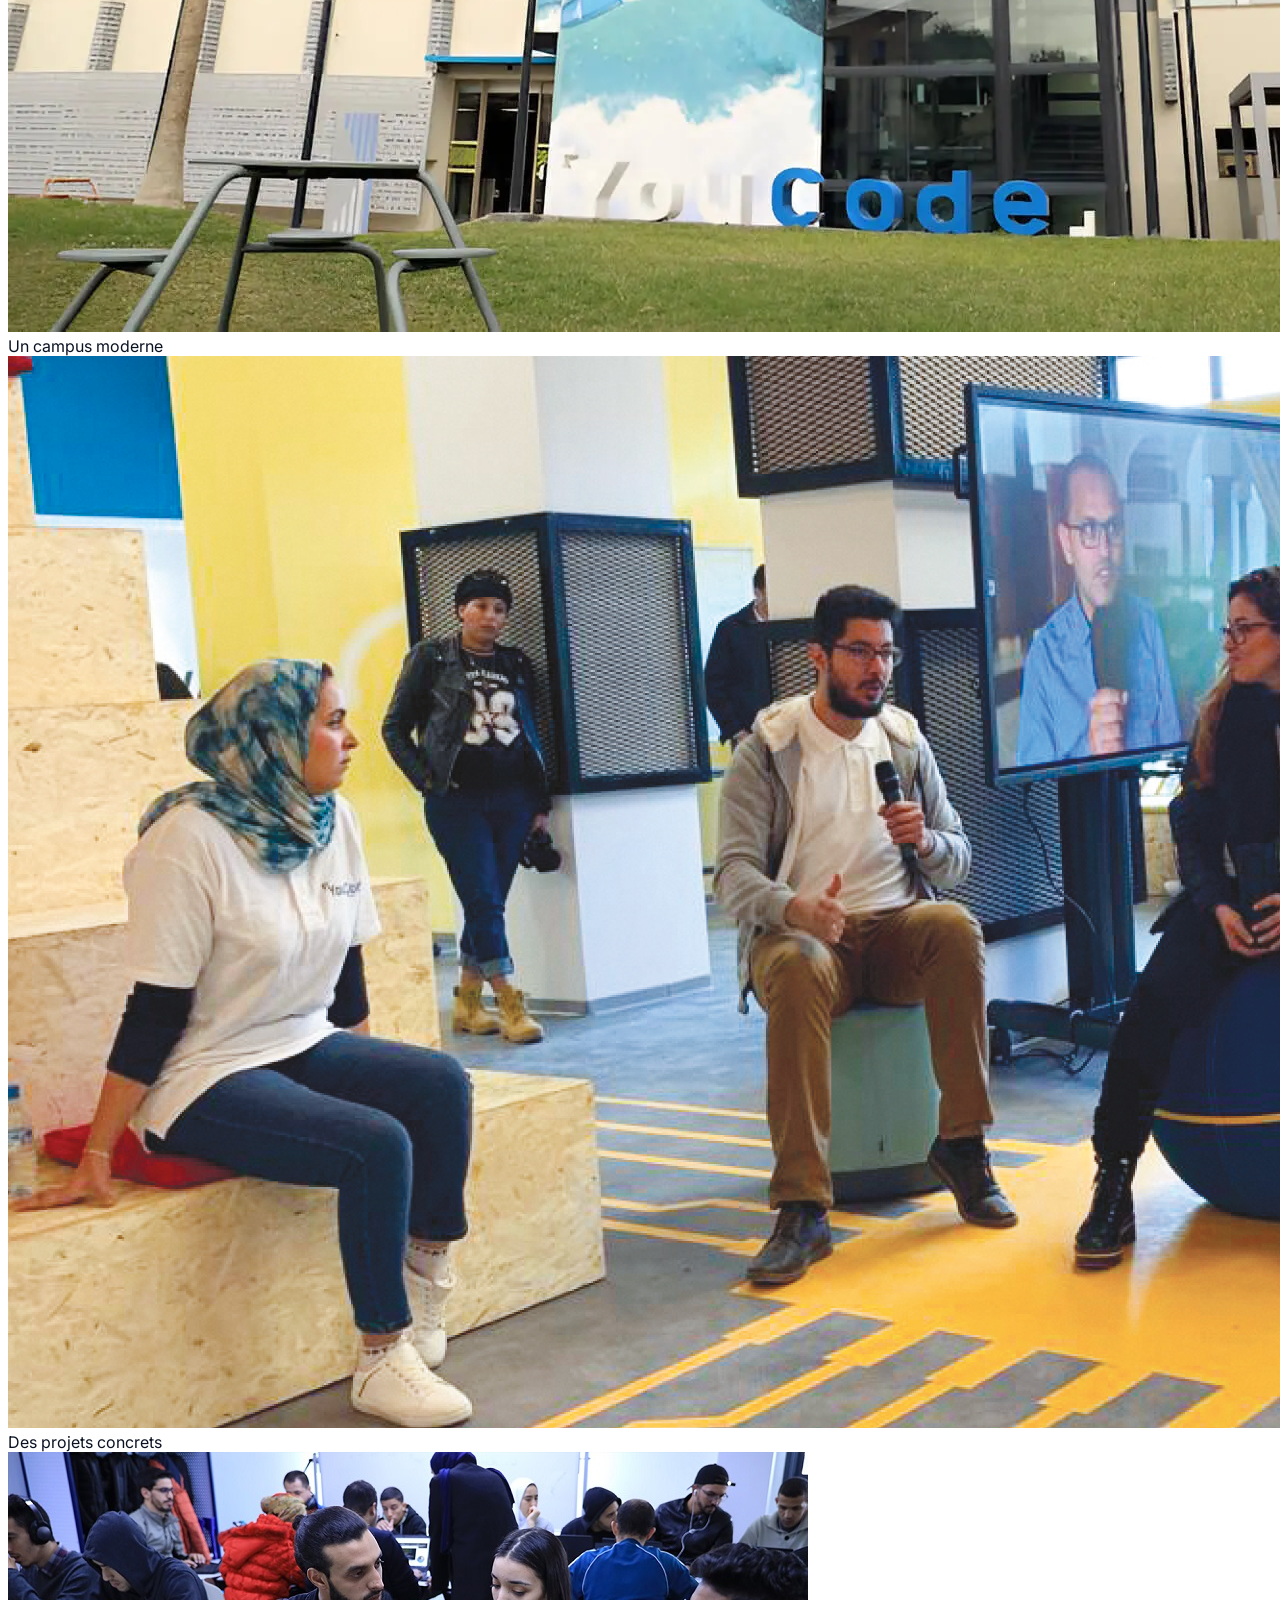
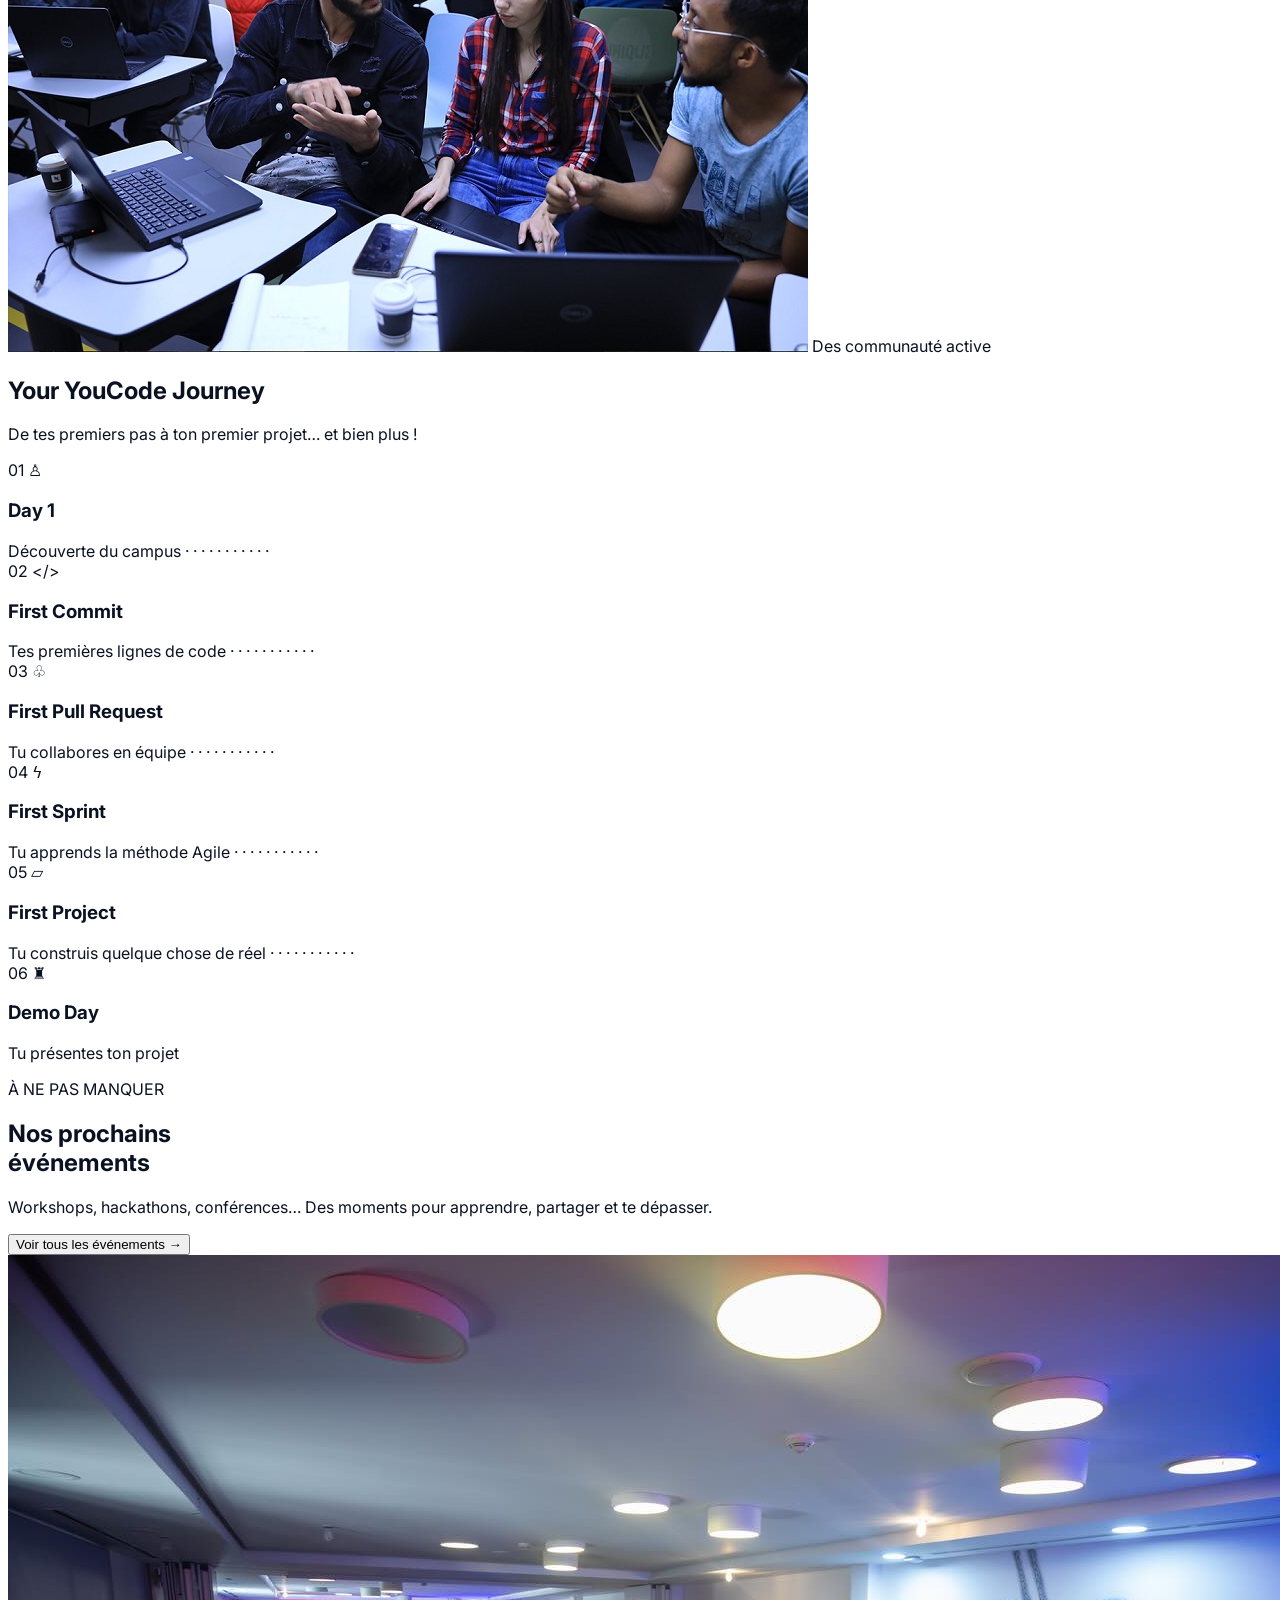
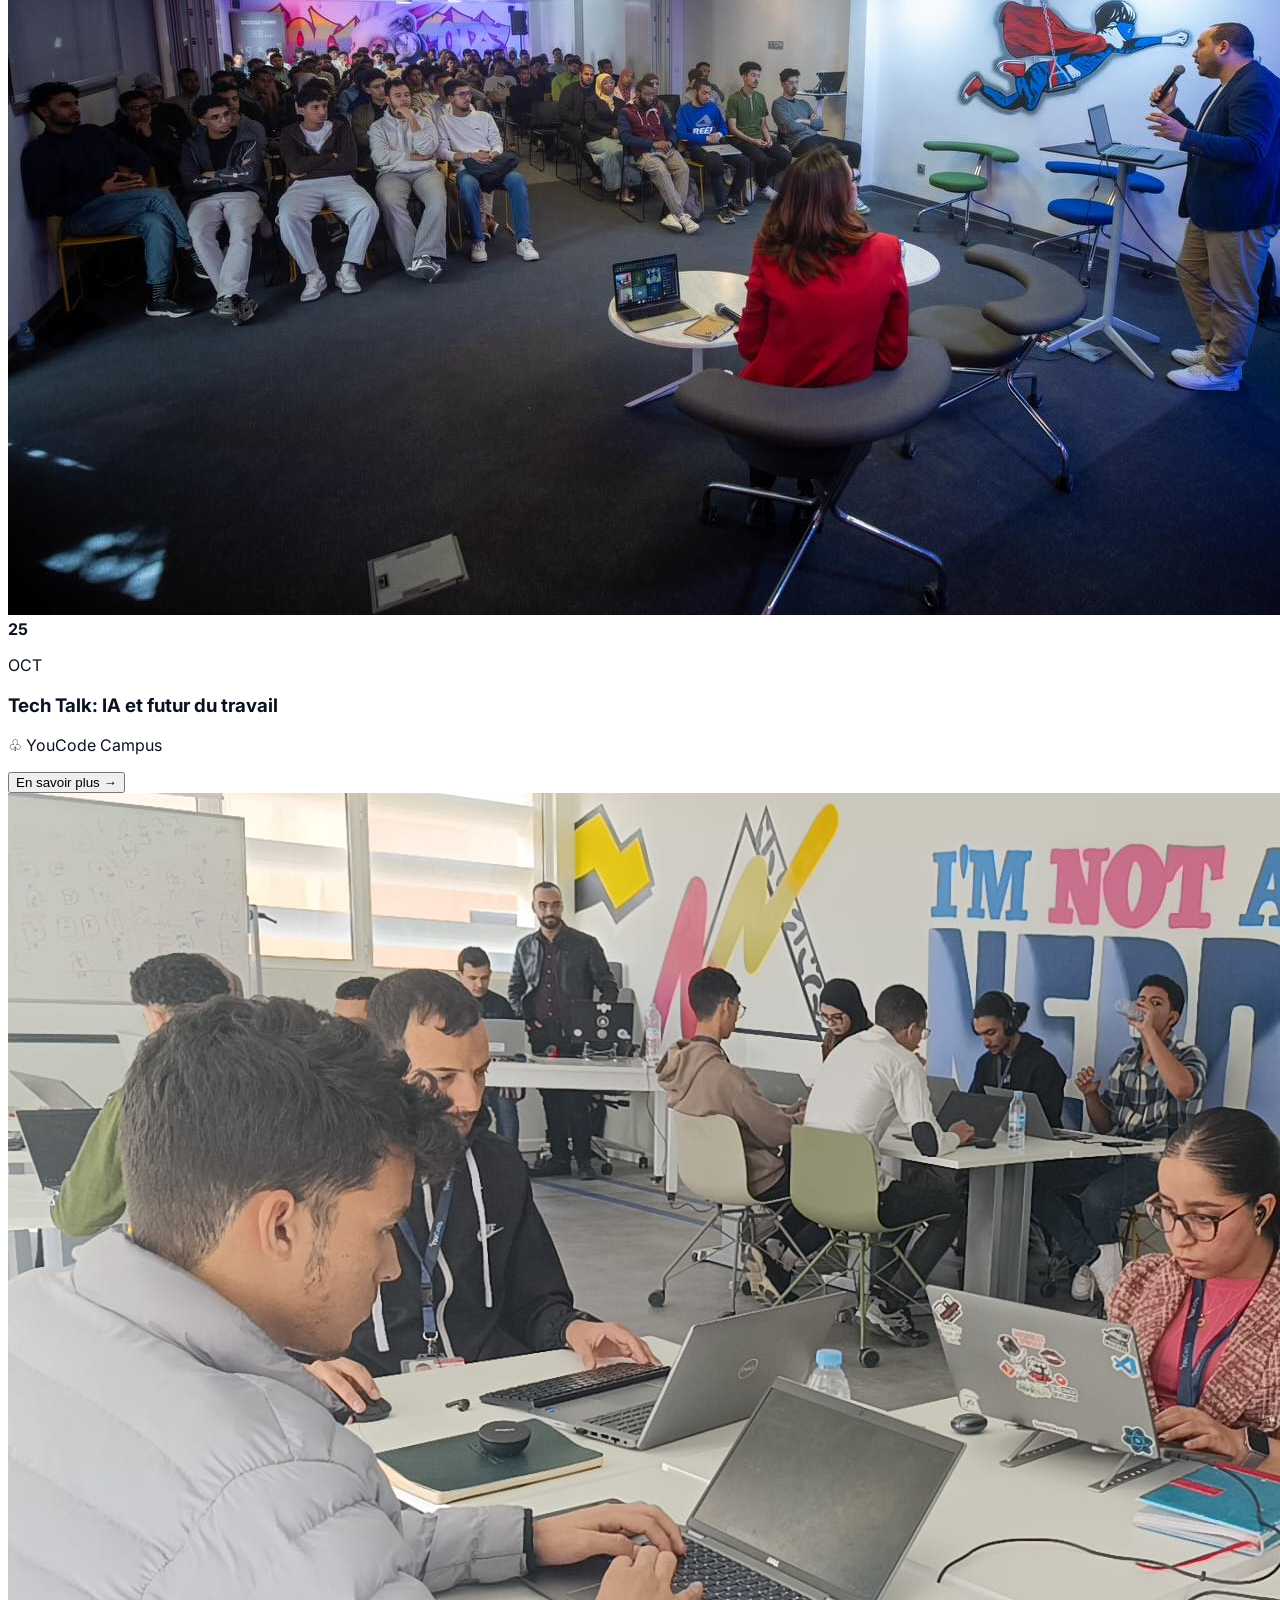
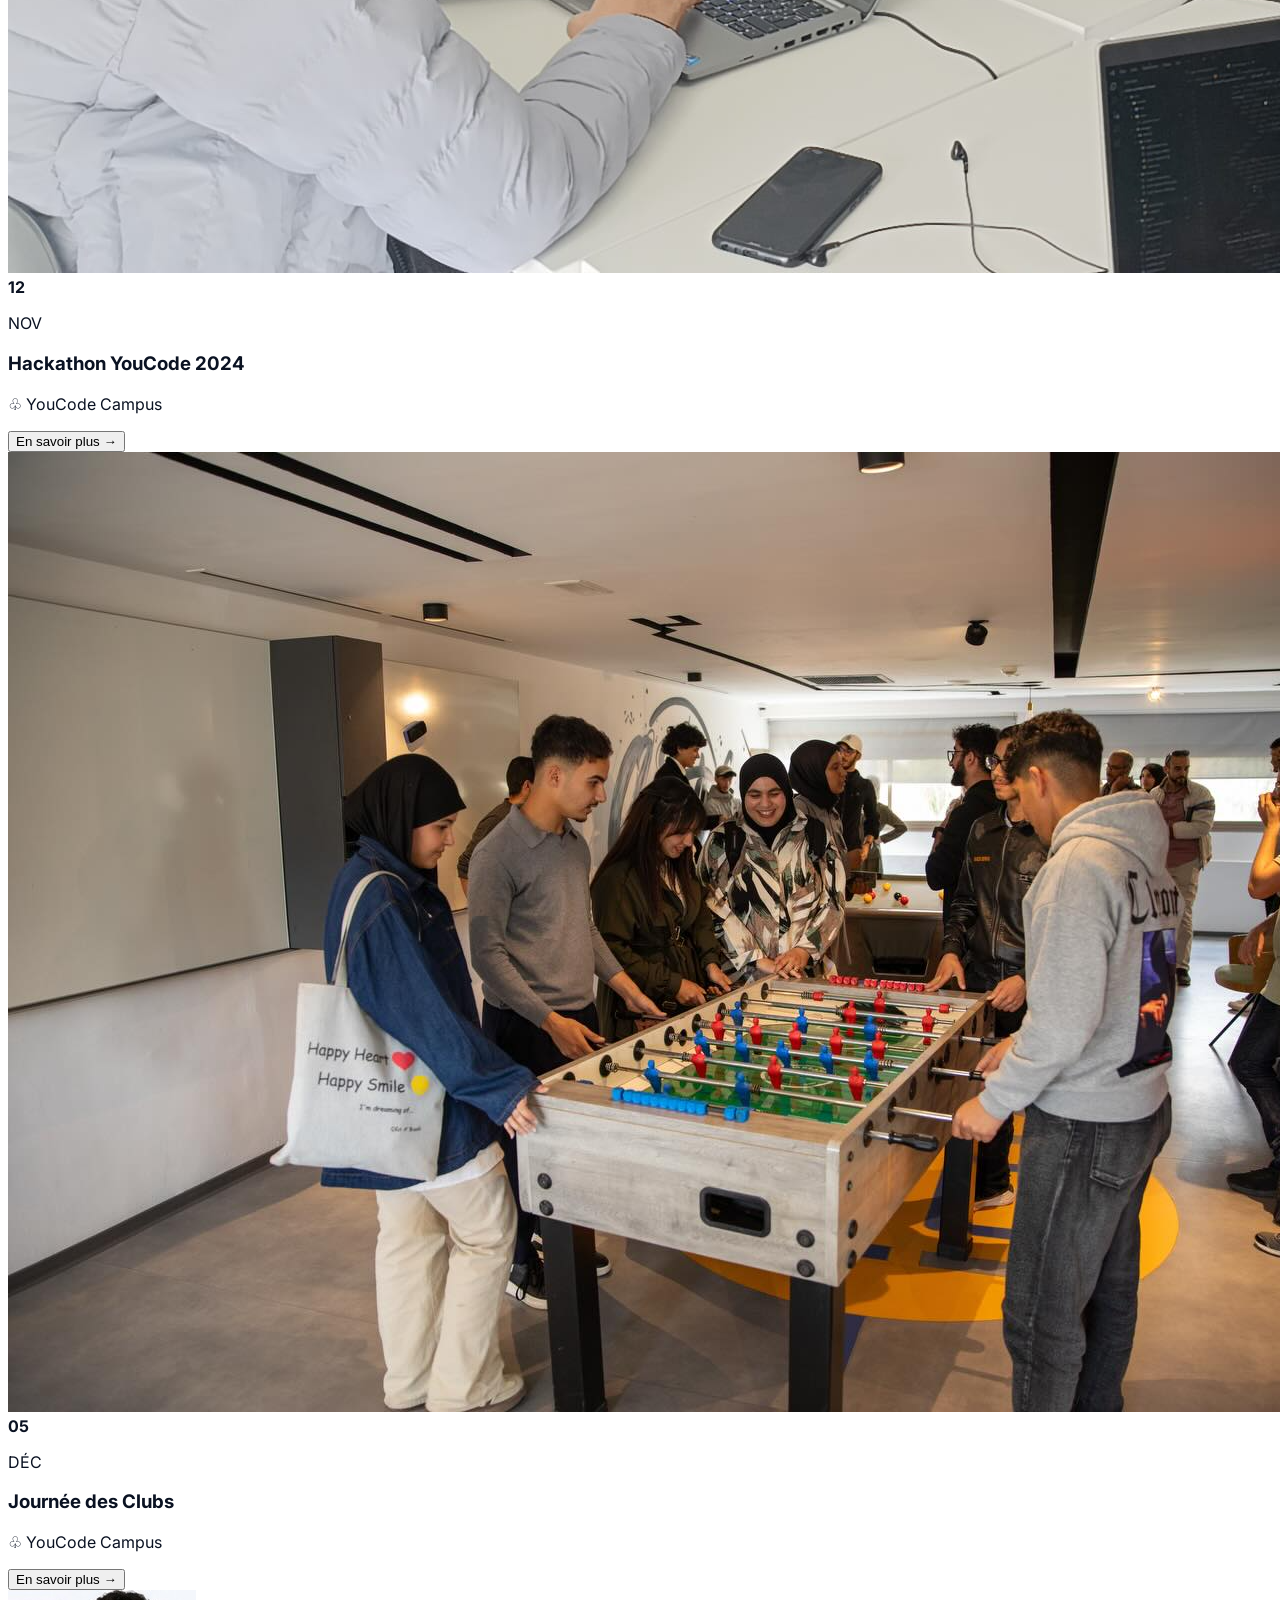
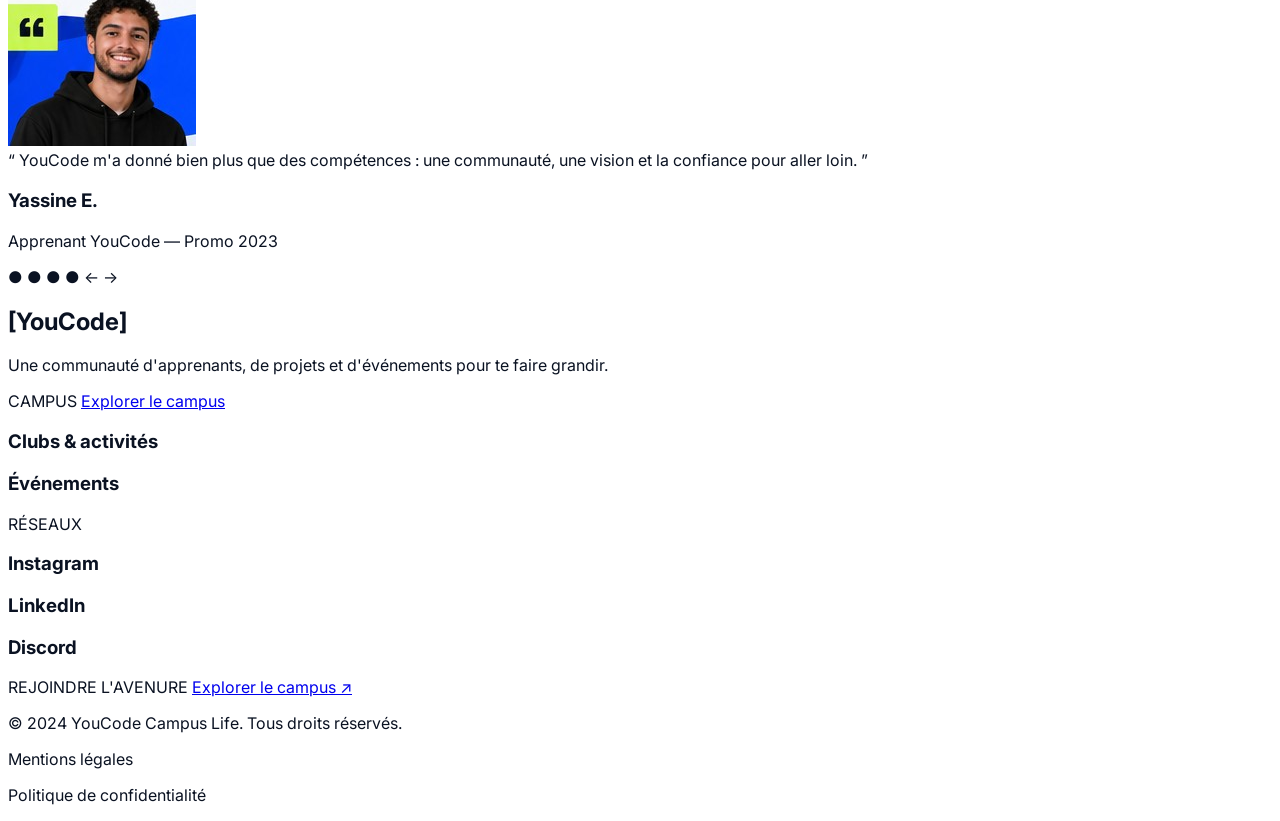
==== commit 318f9051: "edit" ====
--- a/index.html
+++ b/index.html
@@ -83,7 +83,7 @@
           </p>
         </div>
         <div>
-          <button><a href="campus.html">Explorer le campus →</a></button>
+          <a href="campus.html">Explorer le campus →</a>
         </div>
         <div>
           <img
@@ -234,7 +234,7 @@
       </div>
       <div>
         <span>REJOINDRE L'AVENURE</span>
-        <button><a href="campus.html">Explorer le campus ↗</a></button>
+        <a href="campus.html">Explorer le campus ↗</a>
       </div>
       <div>
         <p>© 2024 YouCode Campus Life. Tous droits réservés.</p>
--- a/css/style.css
+++ b/css/style.css
@@ -62,10 +62,6 @@
   font-weight: bolder;
 }
 
-img {
-  width: 50%;
-}
-
 .hero {
   background-color: #034bff;
   display: flex;
@@ -122,7 +118,7 @@
 
 .herocam {
   background-color: #034bff;
-  text-decoration: 0;
+  text-decoration: none;
   margin-left: 80px;
   border-radius: 6px;
   padding: 15px 30px;
@@ -132,7 +128,7 @@
 }
 
 .herobott {
-  text-decoration: 0;
+  text-decoration: none;
   margin-left: 20px;
   border-style: solid;
   border-width: 20px 5px;
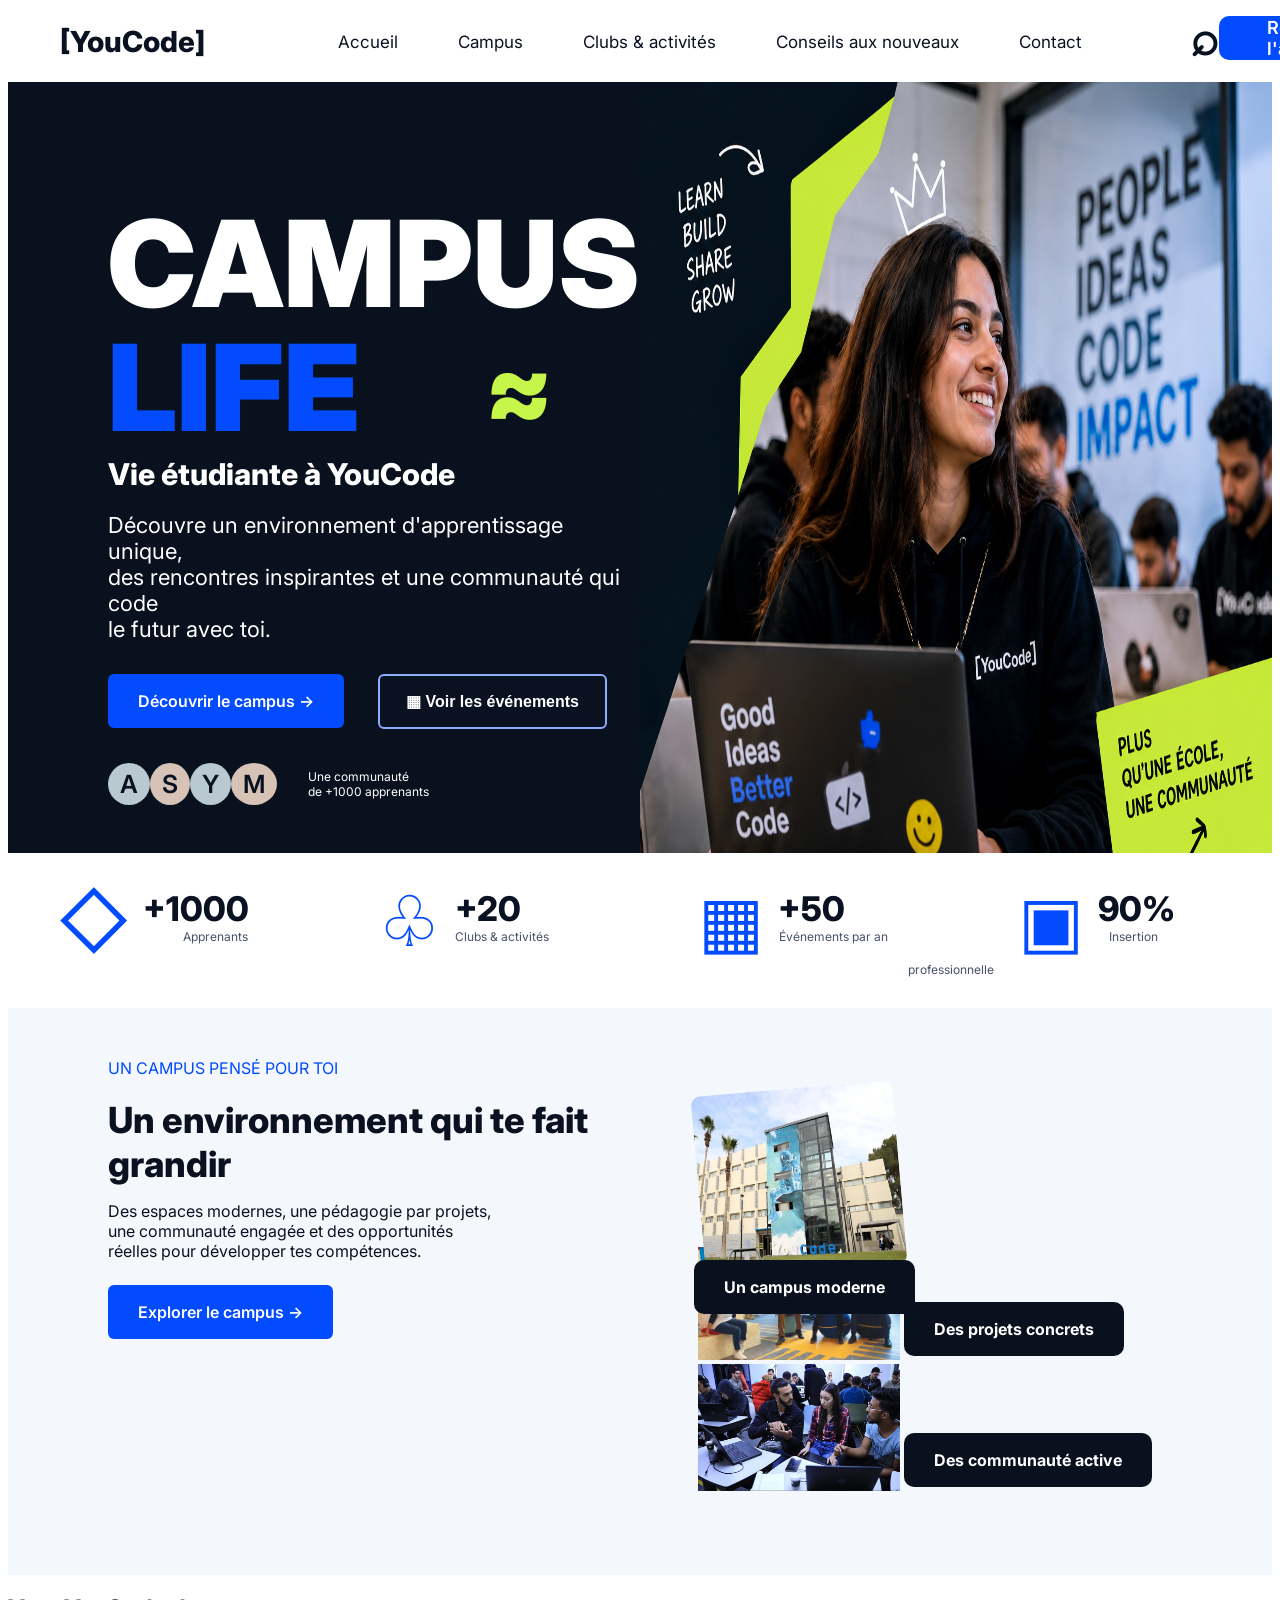
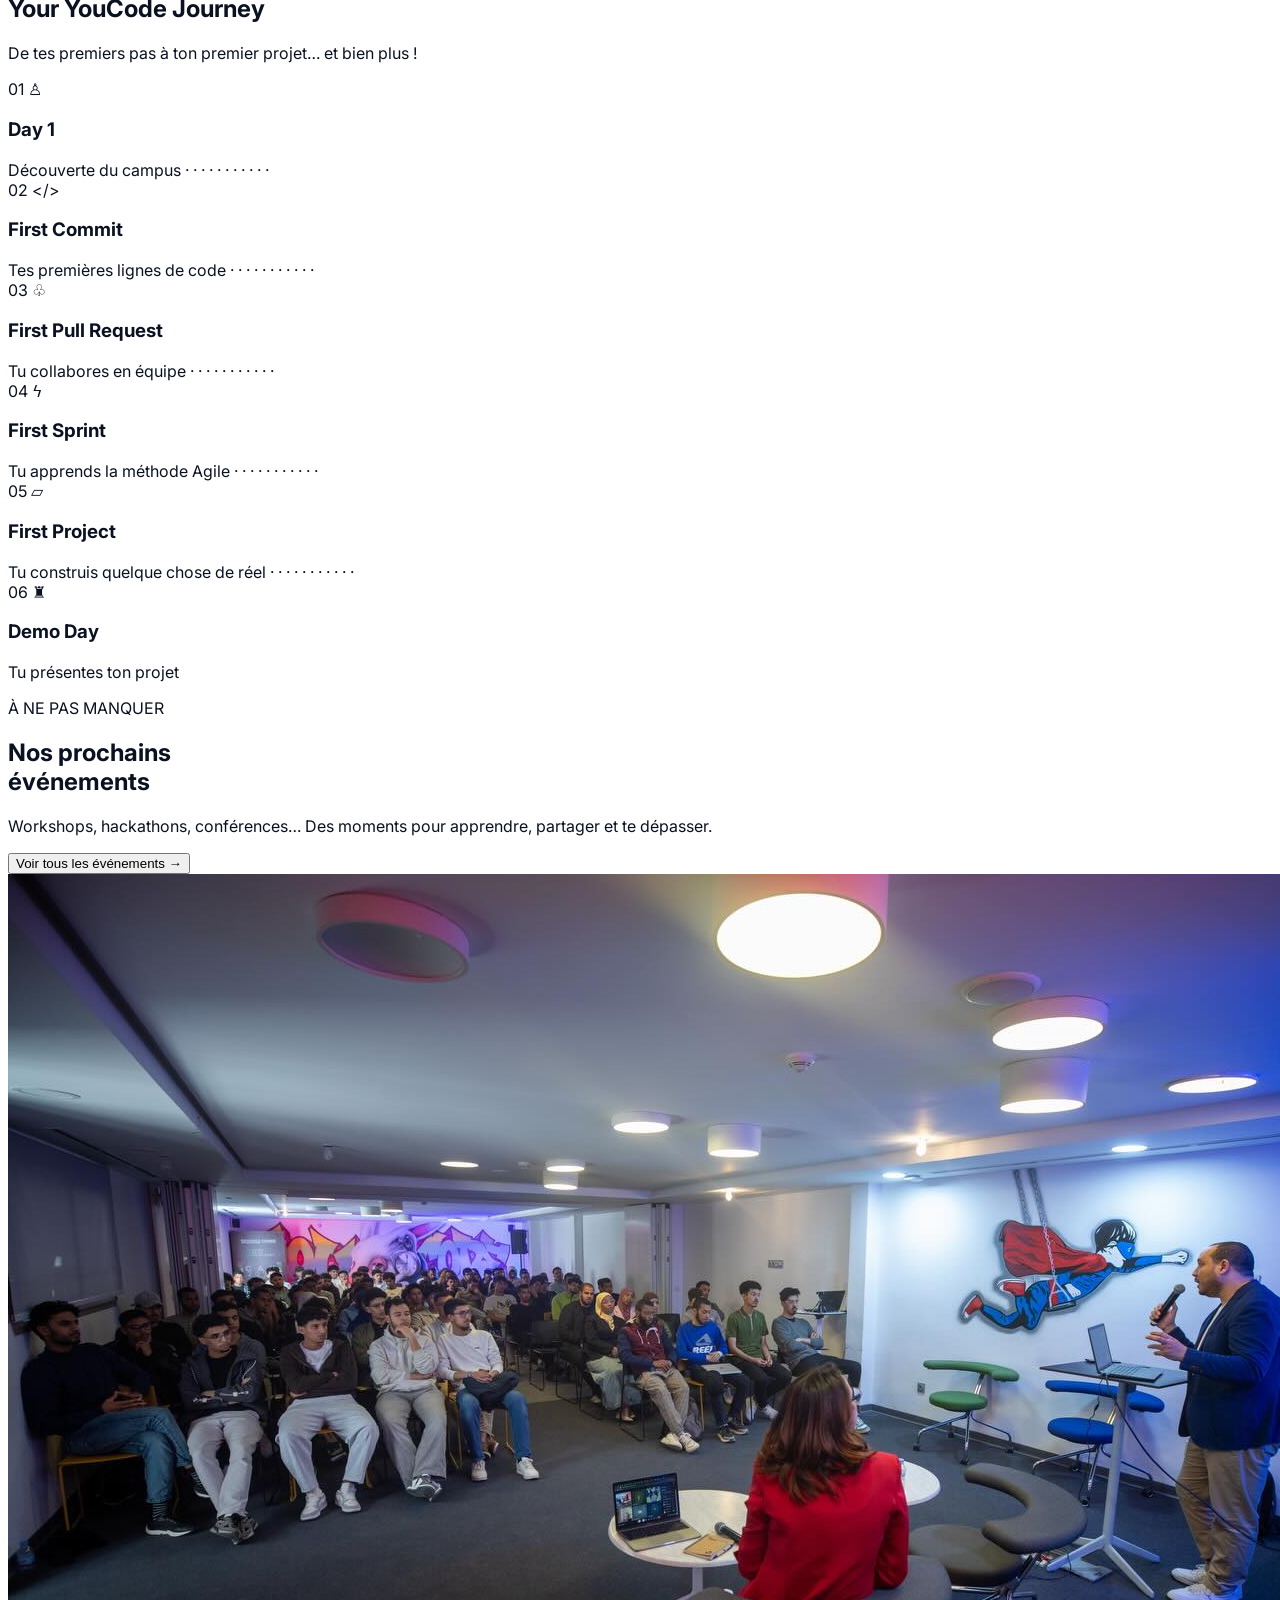
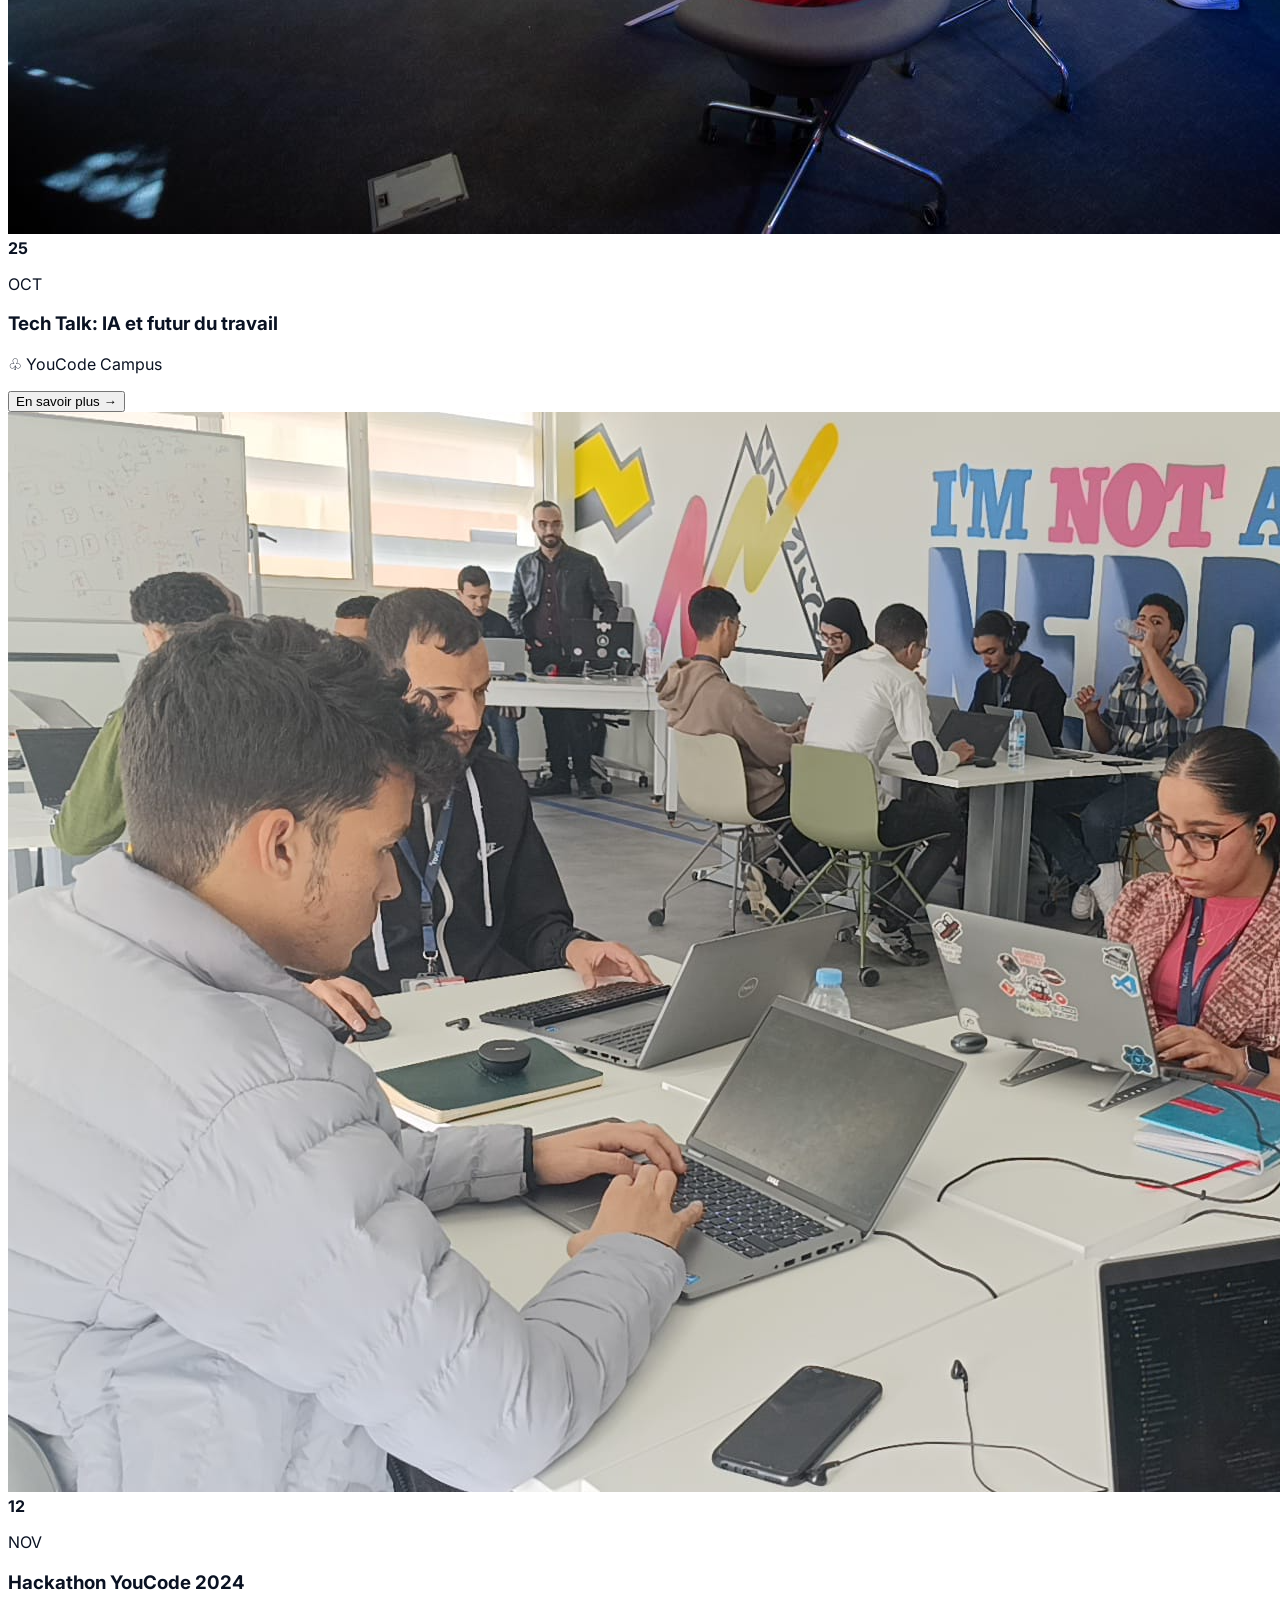
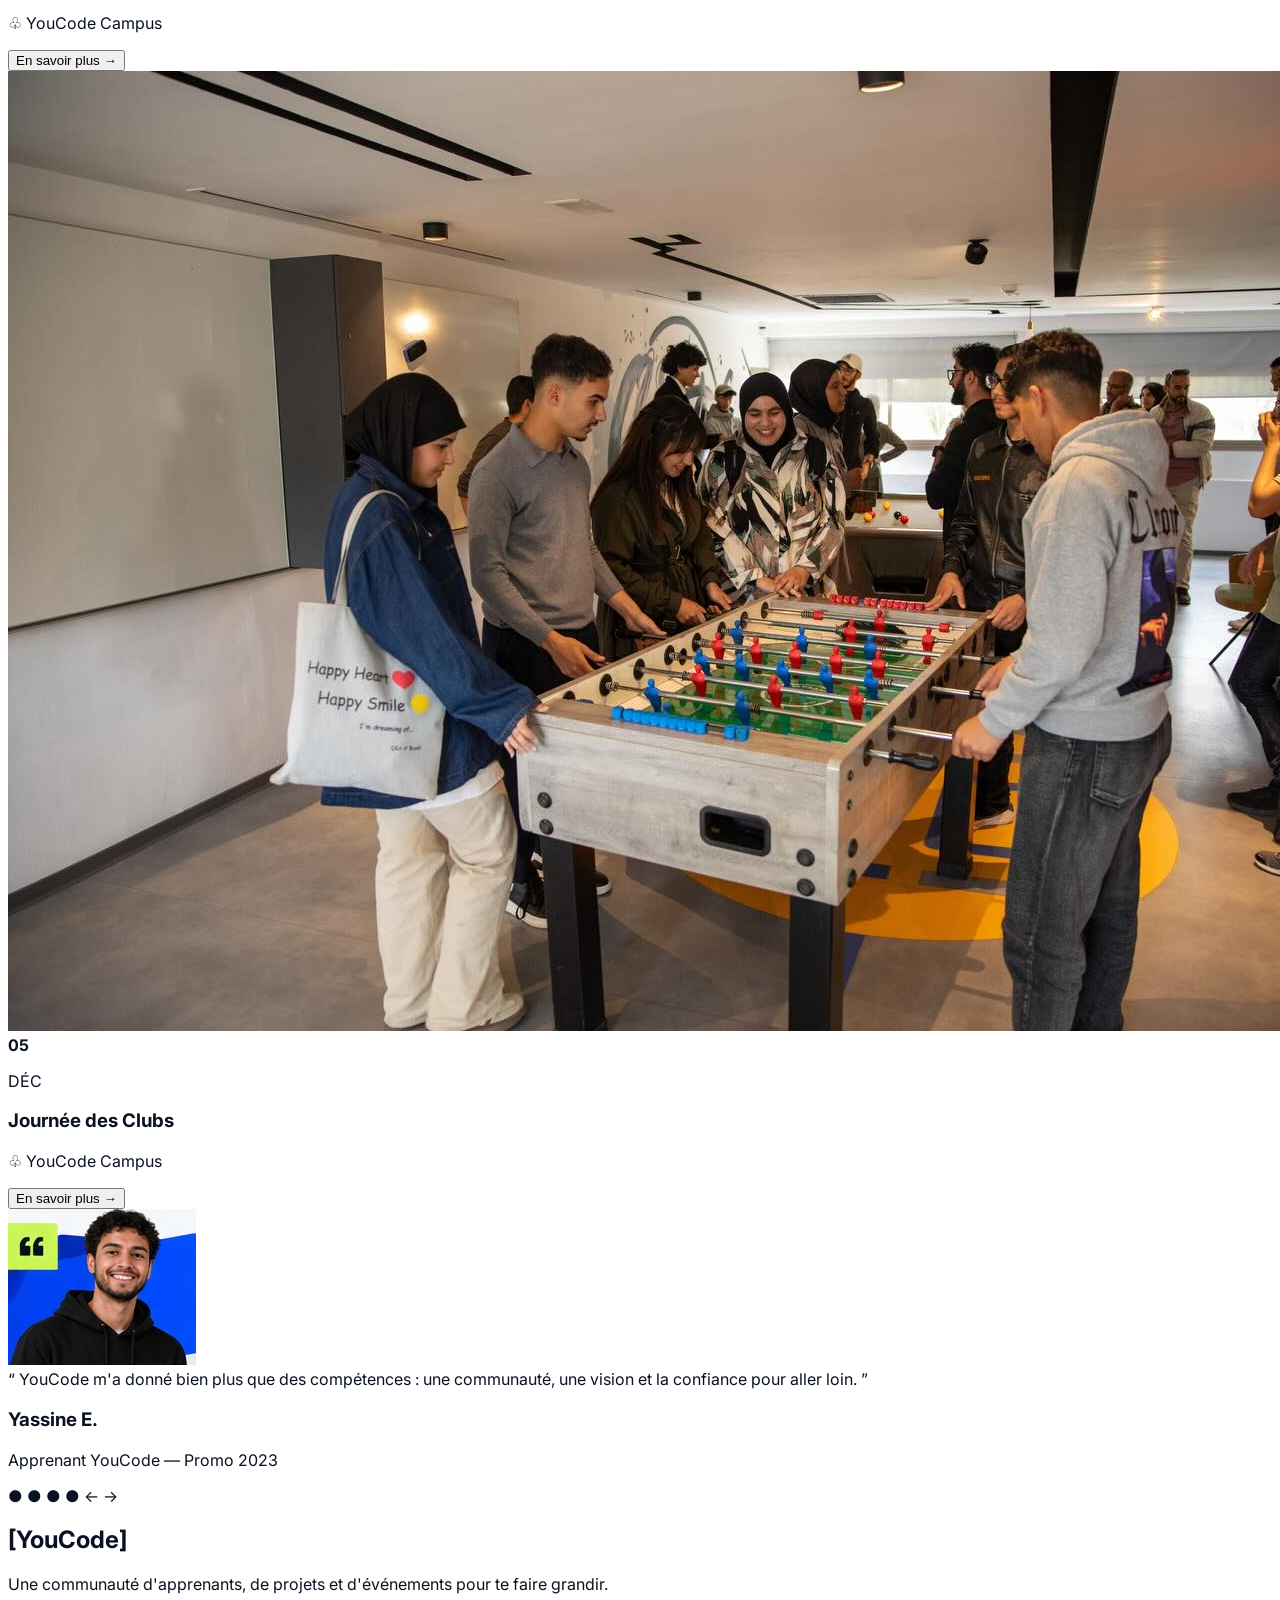
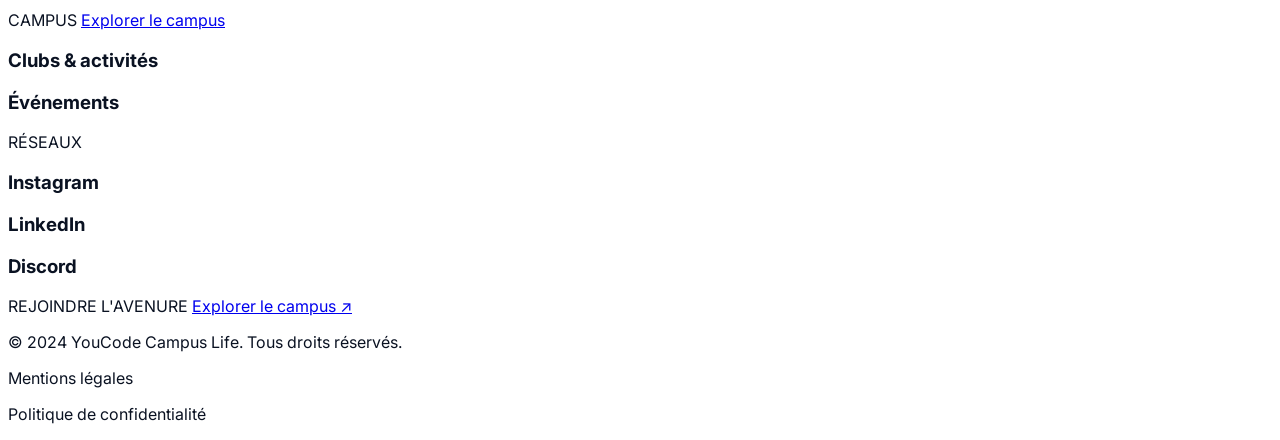
==== commit fcf848d1: "updates" ====
--- a/index.html
+++ b/index.html
@@ -39,67 +39,67 @@
           />
         </div>
         <div class="herotxt">
-          <h1 class="titlhero">CAMPUS<br /><span class="thb">LIFE</span><small class="thg">≈</small></h1>
+          <h1 class="titlhero">
+            CAMPUS<br /><span class="thb">LIFE</span
+            ><small class="thg">≈</small>
+          </h1>
           <h2 class="th2">Vie étudiante à YouCode</h2>
           <p class="herop">
-            Découvre un environnement d'apprentissage unique, des rencontres
-            inspirantes et une communauté qui code le futur avec toi.
+            Découvre un environnement d'apprentissage unique,<br />des
+            rencontres inspirantes et une communauté qui code<br />le futur avec
+            toi.
           </p>
           <a class="herocam" href="campus.html">Découvrir le campus →</a>
           <button class="herobott">▦ Voir les événements</button>
-          <span>A S Y M</span>
-          <p>Une communauté de +1000 apprenants</p>
+          <span class="alph1">A</span><span class="alph2">S</span
+          ><span class="alph3">Y</span><span class="alph4">M</span>
+          <p class="herocom">Une communauté<br />de +1000 apprenants</p>
         </div>
       </section>
       <section class="stats">
-        <div>
+        <div class="s1">
           <span>◇</span>
           <strong>+1000</strong>
-          <span>Apprenants</span>
-        </div>
-        <div>
+          <small>Apprenants</small>
+        </div>
+        <div class="s1">
           <span>♧</span>
           <strong>+20</strong>
-          <span>Clubs & activités</span>
-        </div>
-        <div>
+          <small>Clubs & activités</small>
+        </div>
+        <div class="s1">
           <span>▦</span>
           <strong>+50</strong>
-          <span>Événements par an</span>
-        </div>
-        <div>
+          <small>Événements par an</small>
+        </div>
+        <div class="s1">
           <span>▣</span>
           <strong>90%</strong>
-          <span>Insertion professionnelle</span>
+          <small>Insertion professionnelle</small>
         </div>
       </section>
       <section class="campus">
-        <div>
-          <span>UN CAMPUS PENSÉ POUR TOI</span>
+        <div class="camptxt">
+          <span class="campb">UN CAMPUS PENSÉ POUR TOI</span>
           <h2>Un environnement qui te fait grandir</h2>
           <p>
-            Des espaces modernes, une pédagogie par projets, une communauté
-            engagée et des opportunités réelles pour développer tes compétences.
+            Des espaces modernes, une pédagogie par projets,<br />une communauté
+            engagée et des opportunités<br />réelles pour développer tes
+            compétences.
           </p>
-        </div>
-        <div>
-          <a href="campus.html">Explorer le campus →</a>
-        </div>
-        <div>
-          <img
+          <a class="campbott" href="campus.html">Explorer le campus →</a>
+        </div>
+        <div class="campimg">
+          <img class="ci1x"
             src="assets/images/campus-moderne.png"
             alt="Bâtiment moderne de YouCode avec une fresque d'astronaute et le nom YouCode sur la pelouse."
           />
-          <span>Un campus moderne</span>
-        </div>
-        <div>
+          <span class="ci1">Un campus moderne</span>
           <img
             src="assets/images/projets-concrets.png"
             alt="Échange entre intervenants et apprenants dans un espace YouCode."
           />
           <span>Des projets concrets</span>
-        </div>
-        <div>
           <img
             src="assets/images/communaute-active.jpg"
             alt="Apprenants qui travaillent ensemble sur leurs ordinateurs portables."
--- a/css/style.css
+++ b/css/style.css
@@ -86,57 +86,232 @@
 
 .titlhero {
   font-weight: 900;
-  font-size: 100px;
-  margin-left: 80px;
+  font-size: 120px;
+  margin-left: 100px;
   line-height: 120%;
   margin-bottom: 0;
+  position: relative;
+  top: 10px;
 }
 
 .thb {
   color: #034bff;
+  position: relative;
+  bottom: 20px;
 }
 
 .thg {
   color: #c7f64a;
-  margin-left: 50px;
+  margin-left: 125px;
   width: 65px;
   height: 79px;
   margin-top: 100px;
+  position: relative;
+  bottom: 25px;
 }
 
 .th2 {
   font-weight: 800;
   font-size: 30px;
-  margin-left: 80px;
+  margin-left: 100px;
+  position: relative;
+  bottom: 45px;
 }
 
 .herop {
   font-weight: 400;
-  font-size: 15px;
-  margin-left: 80px;
+  font-size: 22px;
+  margin-left: 100px;
+  position: relative;
+  bottom: 50px;
 }
 
 .herocam {
   background-color: #034bff;
   text-decoration: none;
-  margin-left: 80px;
+  margin-left: 100px;
   border-radius: 6px;
-  padding: 15px 30px;
-  font-size: 16px;
-  font-weight: 600;
-  color: #ffffff;
+  padding: 17px 30px;
+  font-size: 16px;
+  font-weight: 600;
+  color: #ffffff;
+  position: relative;
+  bottom: 40px;
 }
 
 .herobott {
   text-decoration: none;
-  margin-left: 20px;
+  margin-left: 30px;
   border-style: solid;
-  border-width: 20px 5px;
-  border: 50px;
-  padding: 10px;
-  border-color: #8EABFF;
+  border-width: 2px 2px;
+  padding: 16px 26px;
+  border-color: #8eabff;
+  border-radius: 6px;
   font-size: 16px;
   font-weight: 600;
   color: #ffffff;
   background-color: #0a1222;
-}
+  position: relative;
+  bottom: 40px;
+}
+
+.alph1 {
+  margin-left: 100px;
+  background-color: #b8c9cf;
+  padding: 6px 12px;
+  font-weight: 600;
+  font-size: 25px;
+  border-radius: 100%;
+  color: #0a1222;
+}
+
+.alph2 {
+  background-color: #d7c3b6;
+  padding: 6px 12px;
+  font-weight: 600;
+  font-size: 25px;
+  border-radius: 100%;
+  color: #0a1222;
+}
+
+.alph3 {
+  background-color: #b8c9cf;
+  padding: 6px 12px;
+  font-weight: 600;
+  font-size: 25px;
+  border-radius: 100%;
+  color: #0a1222;
+}
+
+.alph4 {
+  background-color: #d7c3b6;
+  padding: 6px 12px;
+  font-weight: 600;
+  font-size: 25px;
+  border-radius: 100%;
+  color: #0a1222;
+}
+
+.herocom {
+  font-weight: 400;
+  font-size: 12px;
+  position: relative;
+  bottom: 42px;
+  left: 300px;
+}
+
+.stats {
+  display: flex;
+  flex-direction: row;
+  justify-content: center;
+  align-items: stretch;
+  gap: 16px;
+  padding-bottom: 50px;
+}
+
+.s1 {
+  width: 25%;
+}
+.s1 span {
+  font-size: 70px;
+  color: #034bff;
+  position: relative;
+  top: 25px;
+  margin-left: 50px;
+}
+
+.s1 strong {
+  font-weight: 800;
+  font-size: 34px;
+  position: relative;
+  left: 10px;
+}
+
+.s1 small {
+  color: #47526a;
+  font-weight: 400;
+  font-size: 12px;
+  position: relative;
+  top: 20px;
+  right: 60px;
+}
+
+.campus {
+  background-color: #f4f7fc;
+  display: flex;
+  flex-direction: row;
+  justify-content: center;
+  align-items: stretch;
+  gap: 16px;
+  padding-bottom: 80px;
+  padding-top: 50px;
+}
+
+.campus img {
+  width: 202px;
+}
+
+.camptxt {
+  width: 50%;
+  margin-left: 100px;
+}
+
+.campimg {
+  width: 50%;
+}
+
+.campb {
+  font-weight: 400;
+  font-size: 16px;
+  color: #034bff;
+}
+
+.campbott {
+  background-color: #034bff;
+  text-decoration: none;
+  border-radius: 6px;
+  padding: 17px 30px;
+  font-size: 16px;
+  font-weight: 600;
+  color: #ffffff;
+}
+
+.camptxt h2 {
+  font-weight: 800;
+  font-size: 36px;
+  position: relative;
+  bottom: 10px;
+}
+
+.camptxt p {
+  font-weight: 400;
+  font-size: 16px;
+  position: relative;
+  bottom: 25px;
+}
+
+.campimg span {
+  font-weight: 700;
+  font-size: 16px;
+  color: #ffffff;
+  background-color: #08111d;
+  border-radius: 10px;
+  padding: 17px 30px;
+  position: relative;
+  bottom: 25px;
+}
+
+.ci1 {
+  position: relative;
+  right: 210px;
+  top: 50px;
+}
+
+.ci1x {
+  position: relative;
+  top: 30px;
+  width: 202px;
+  height: 185px;
+  transform: rotate(-5deg);
+  border-radius: 10px;
+}
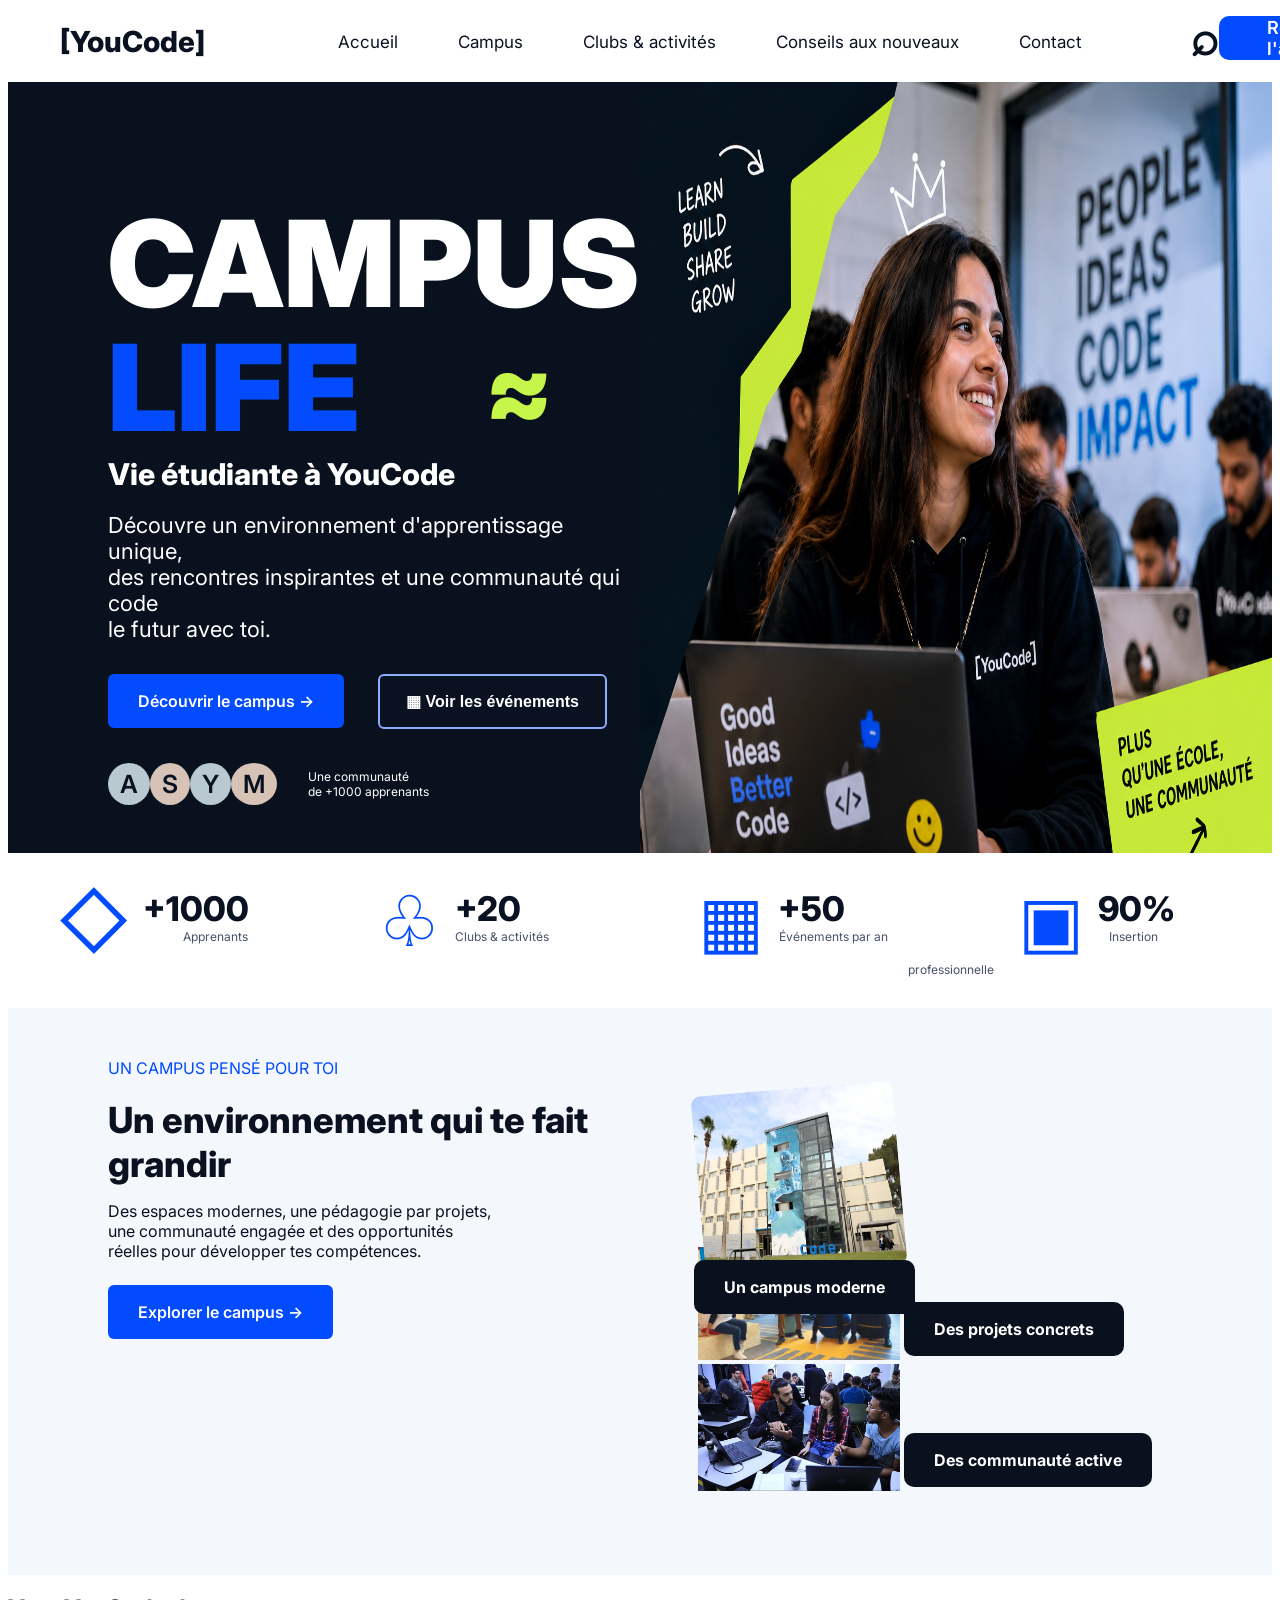
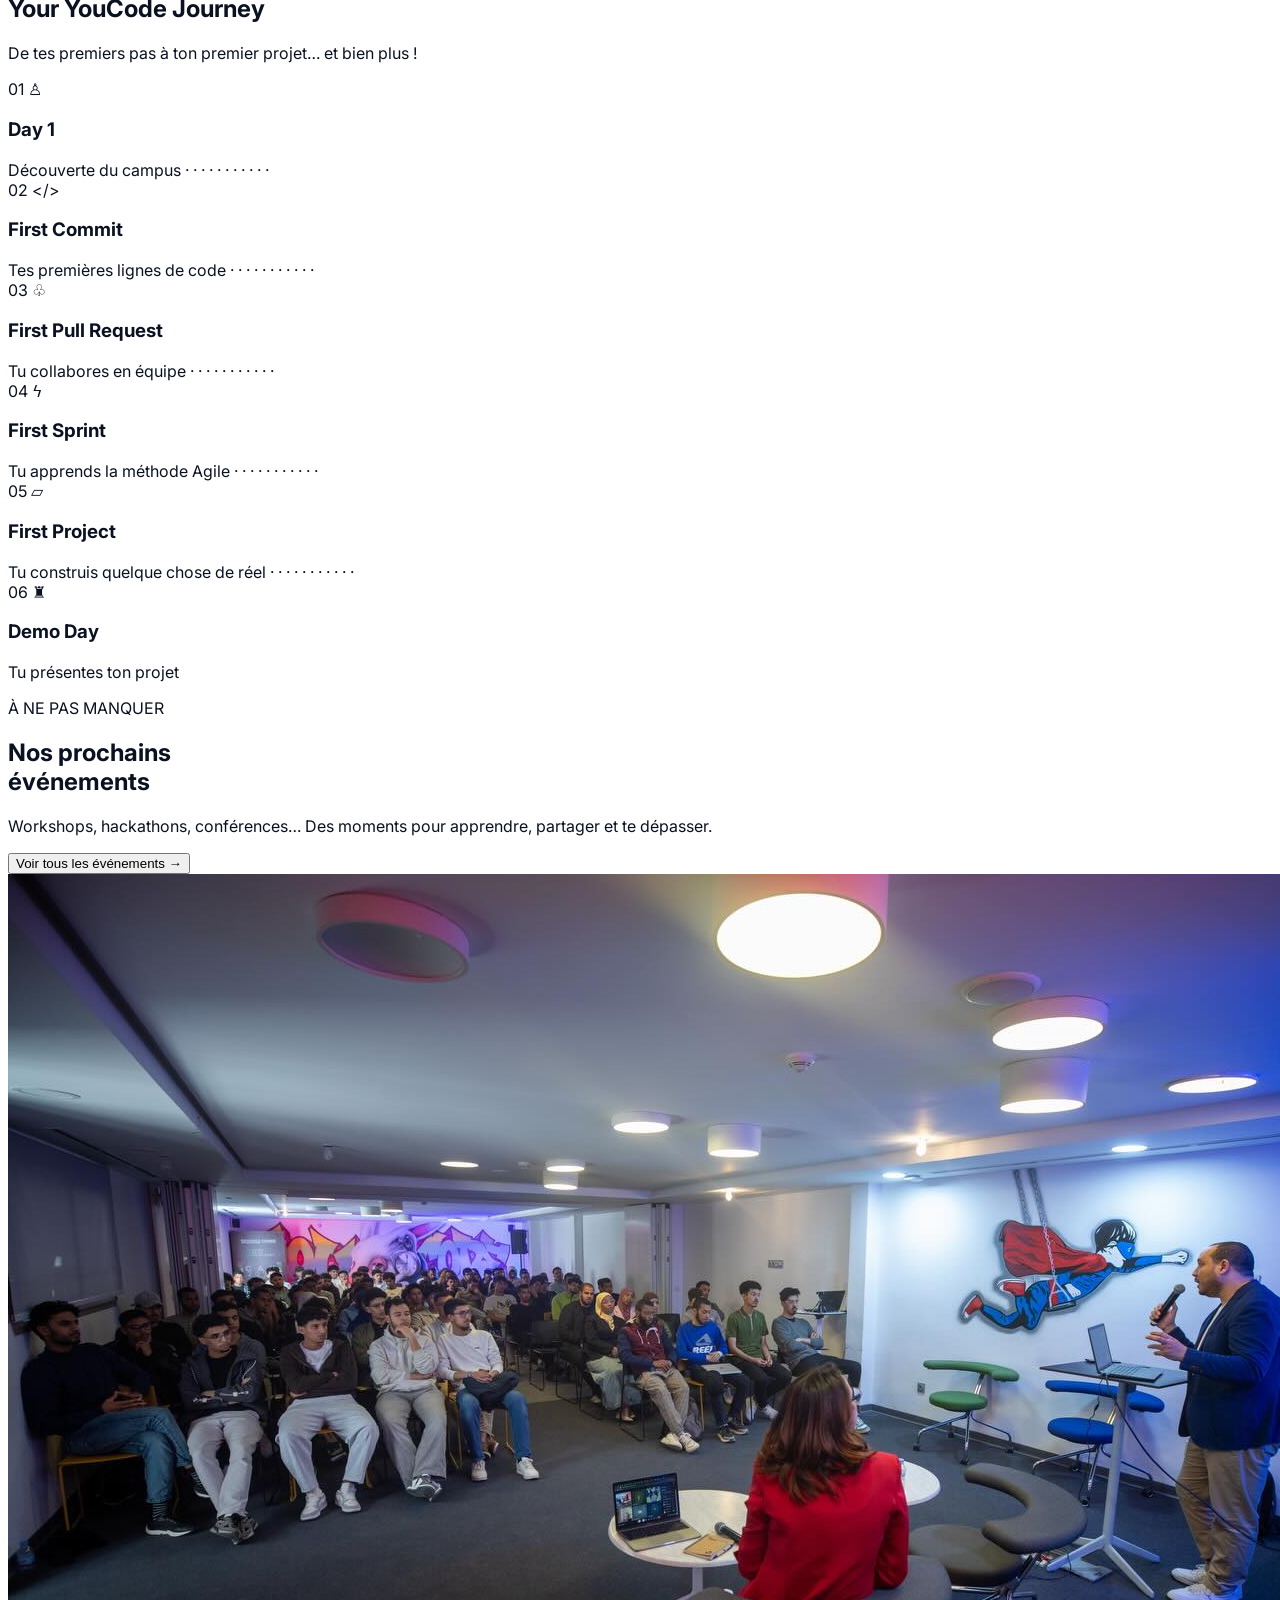
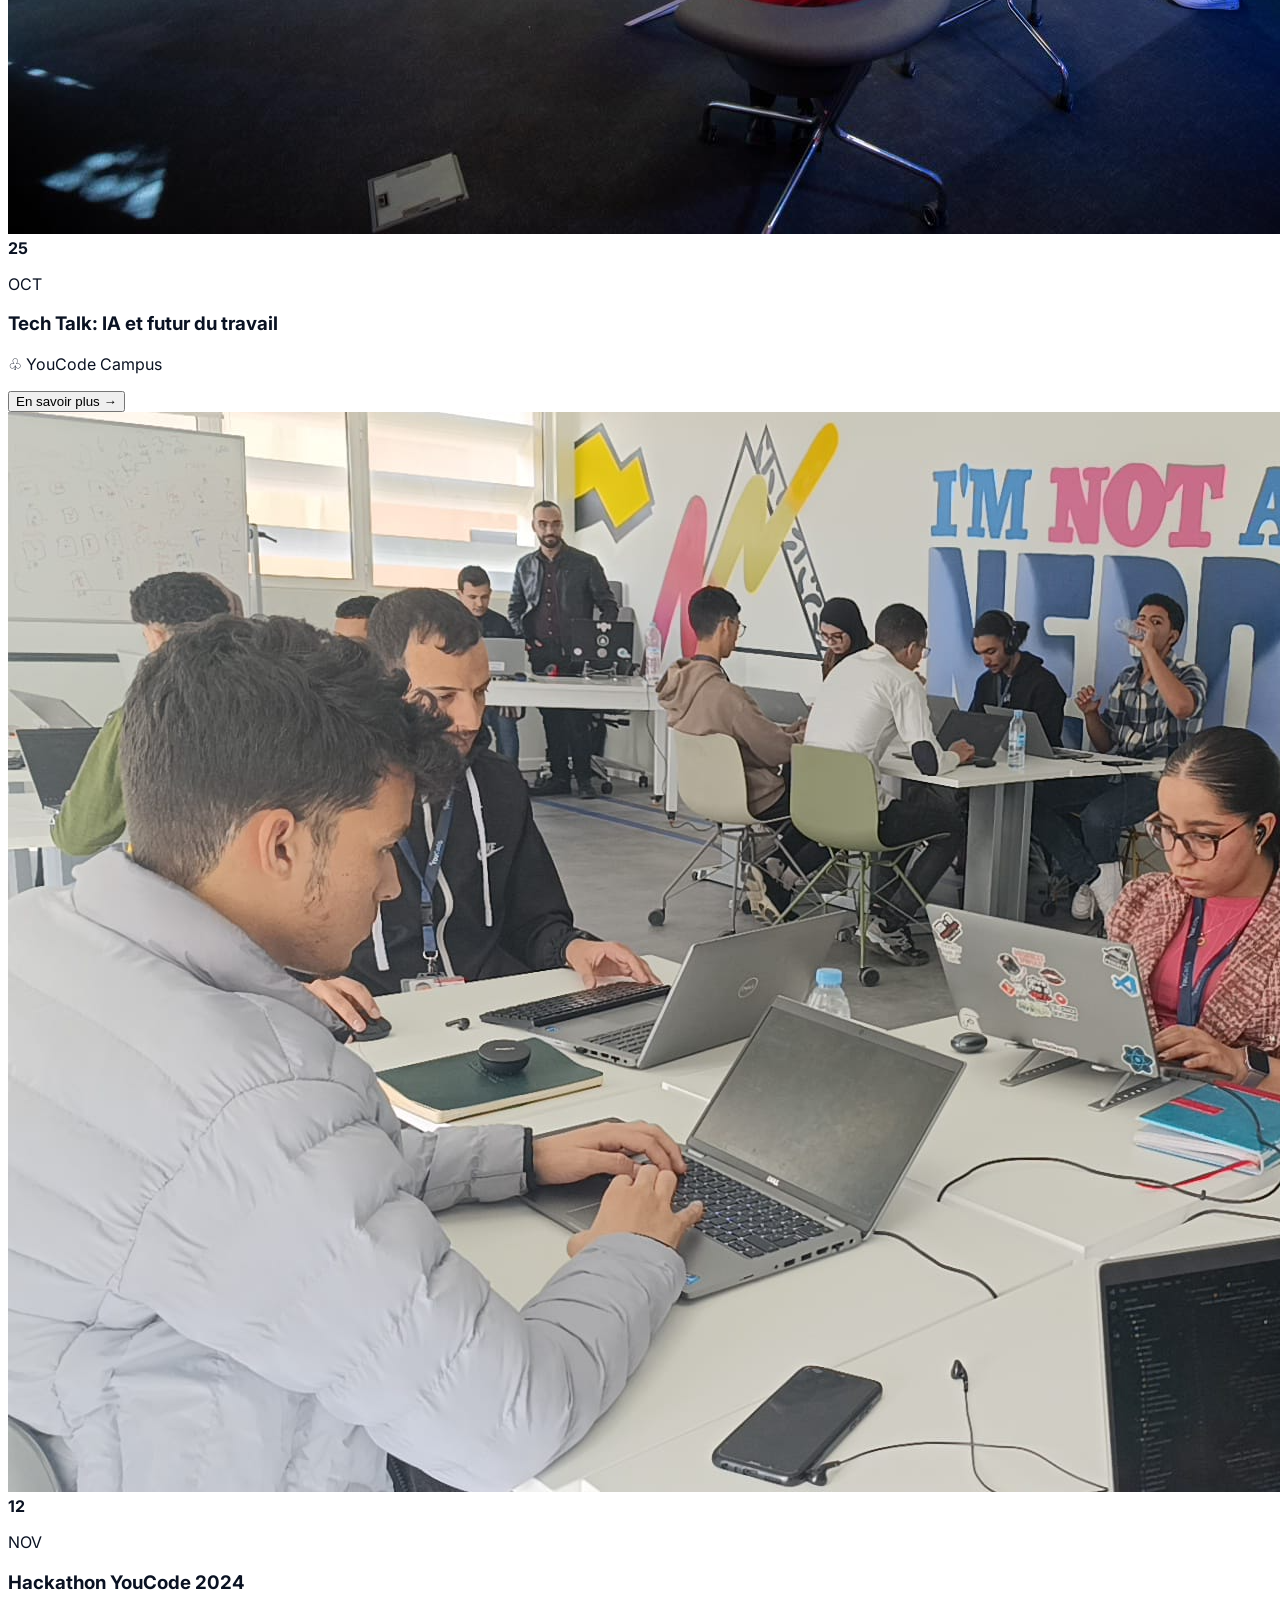
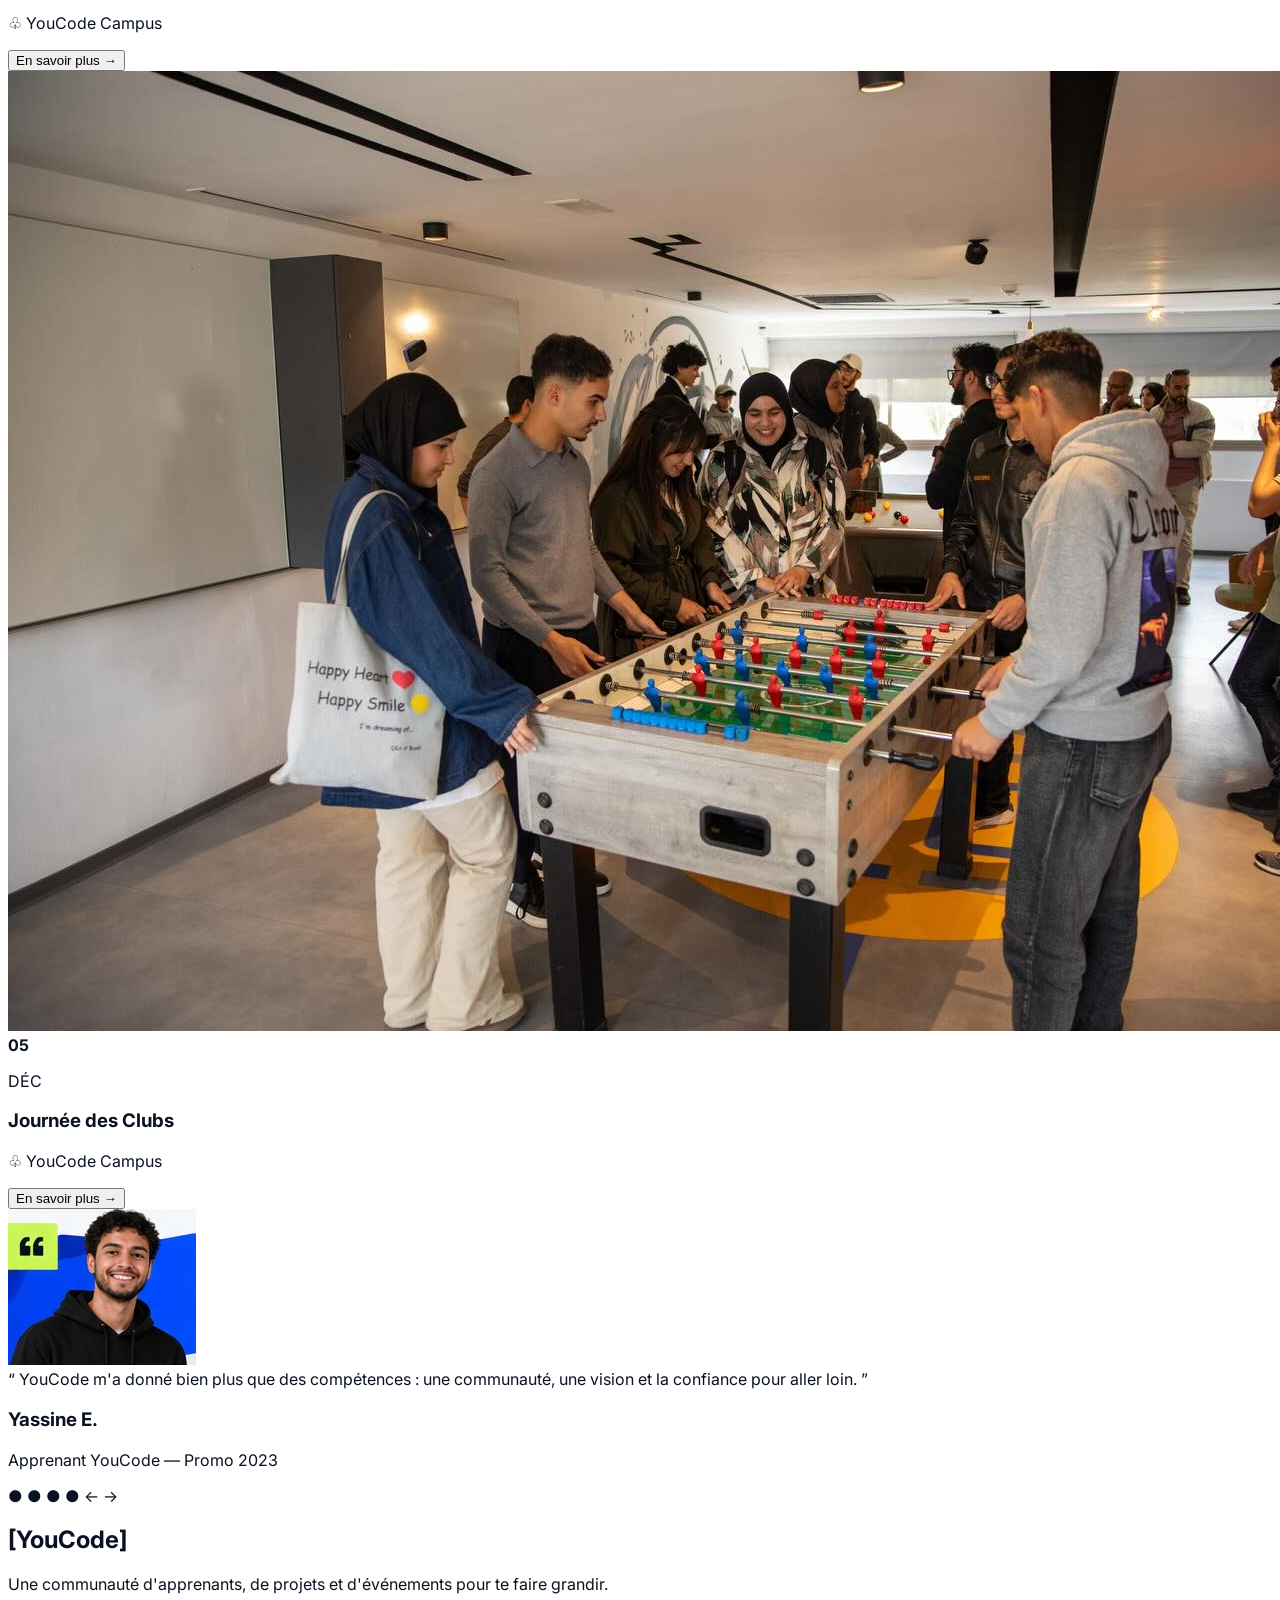
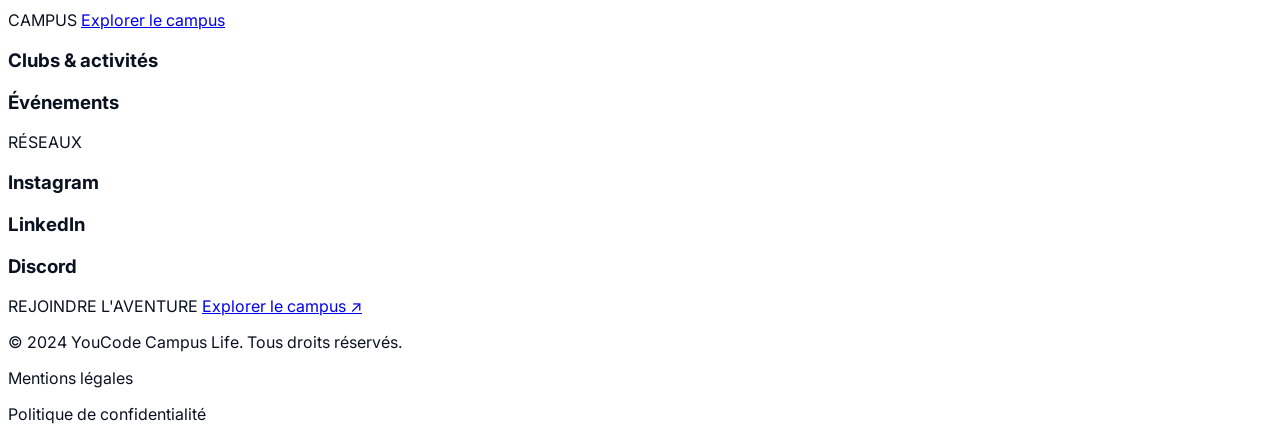
==== commit 2bcbd43e: "update" ====
--- a/index.html
+++ b/index.html
@@ -233,7 +233,7 @@
         <h3>Discord</h3>
       </div>
       <div>
-        <span>REJOINDRE L'AVENURE</span>
+        <span>REJOINDRE L'AVENTURE</span>
         <a href="campus.html">Explorer le campus ↗</a>
       </div>
       <div>
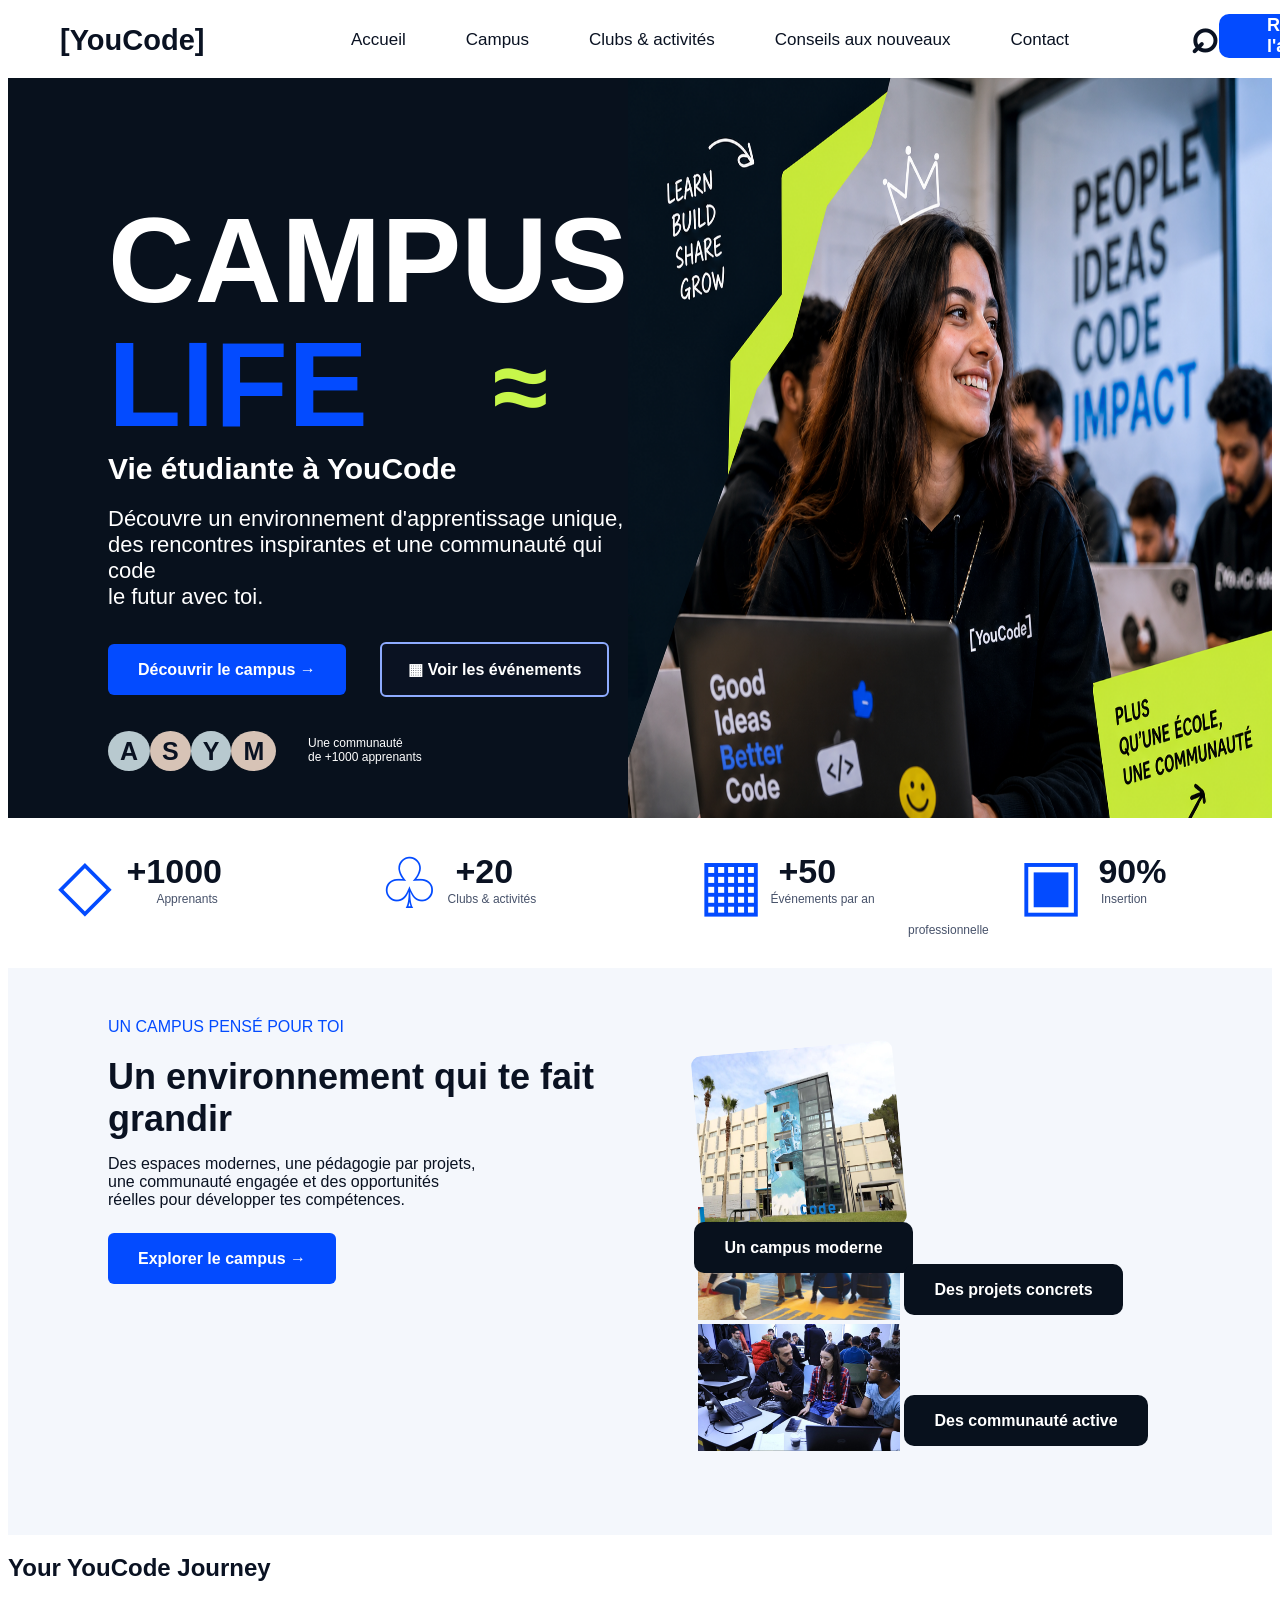
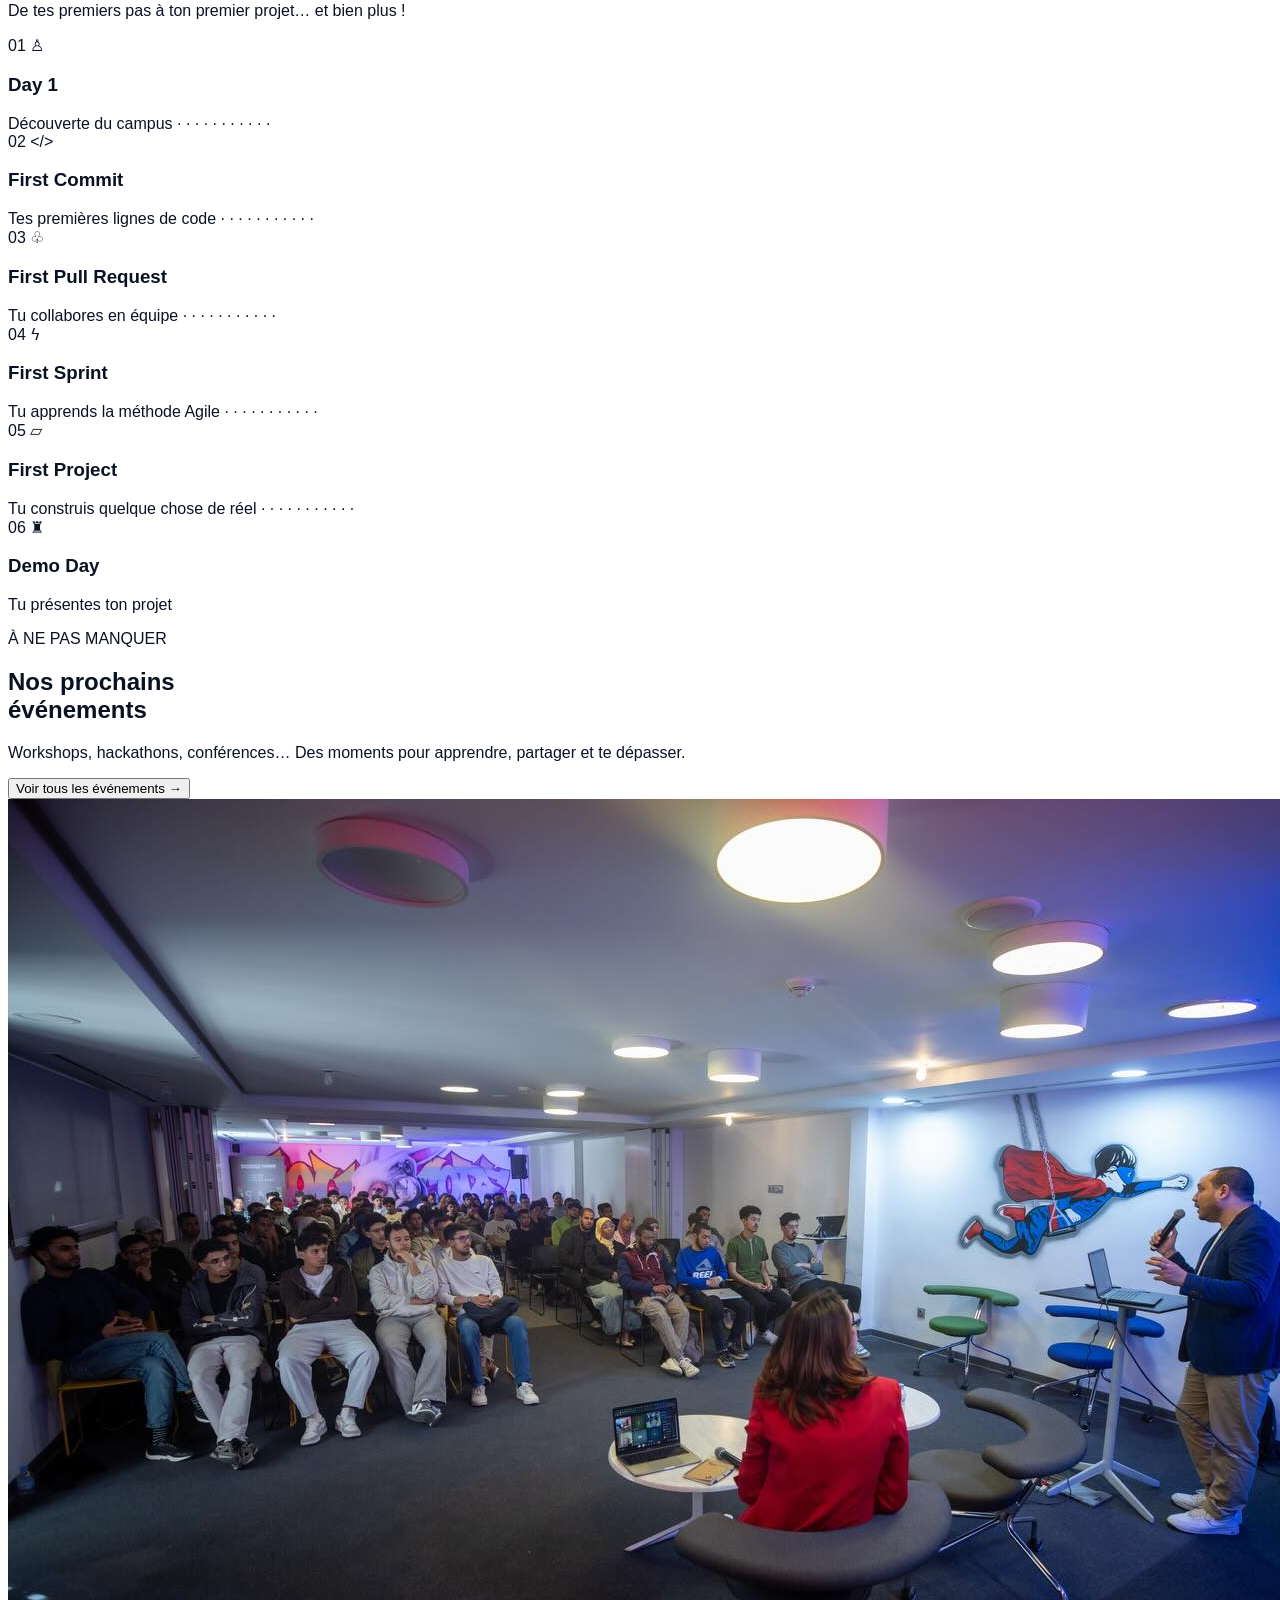
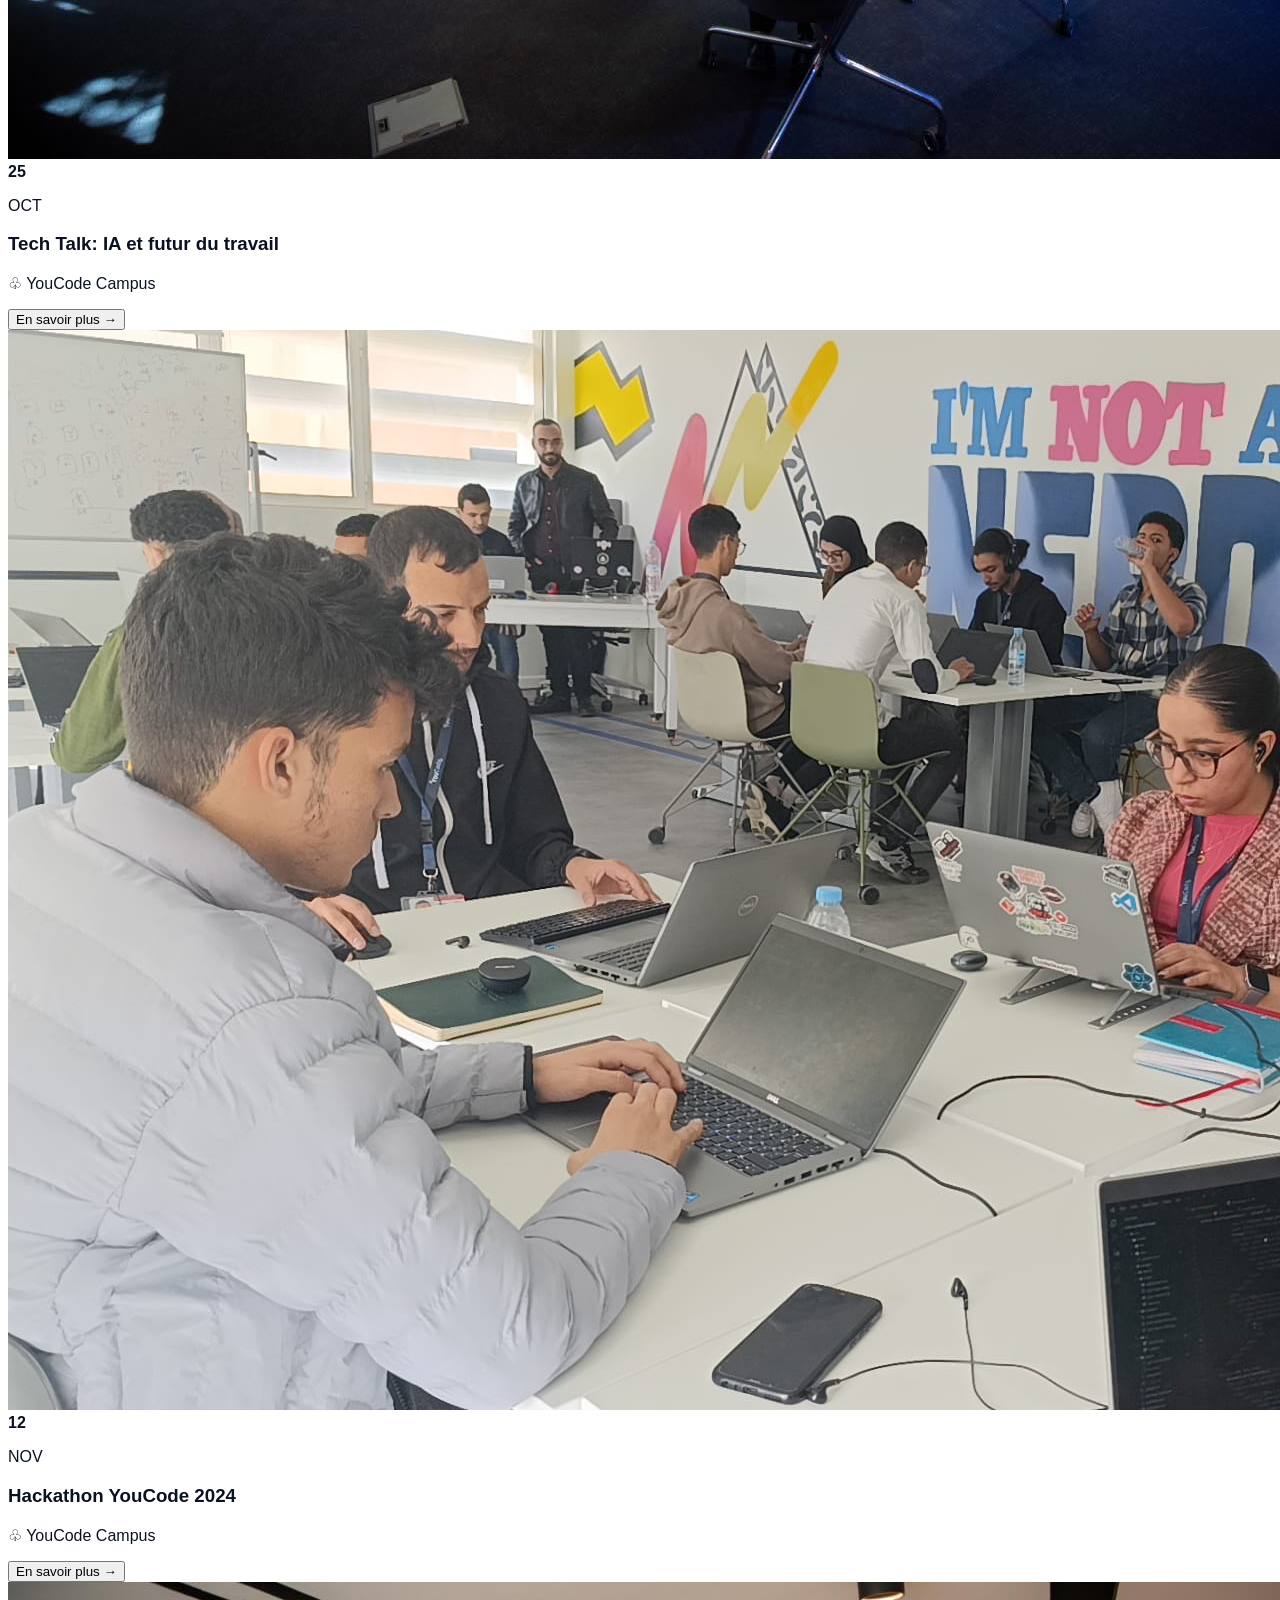
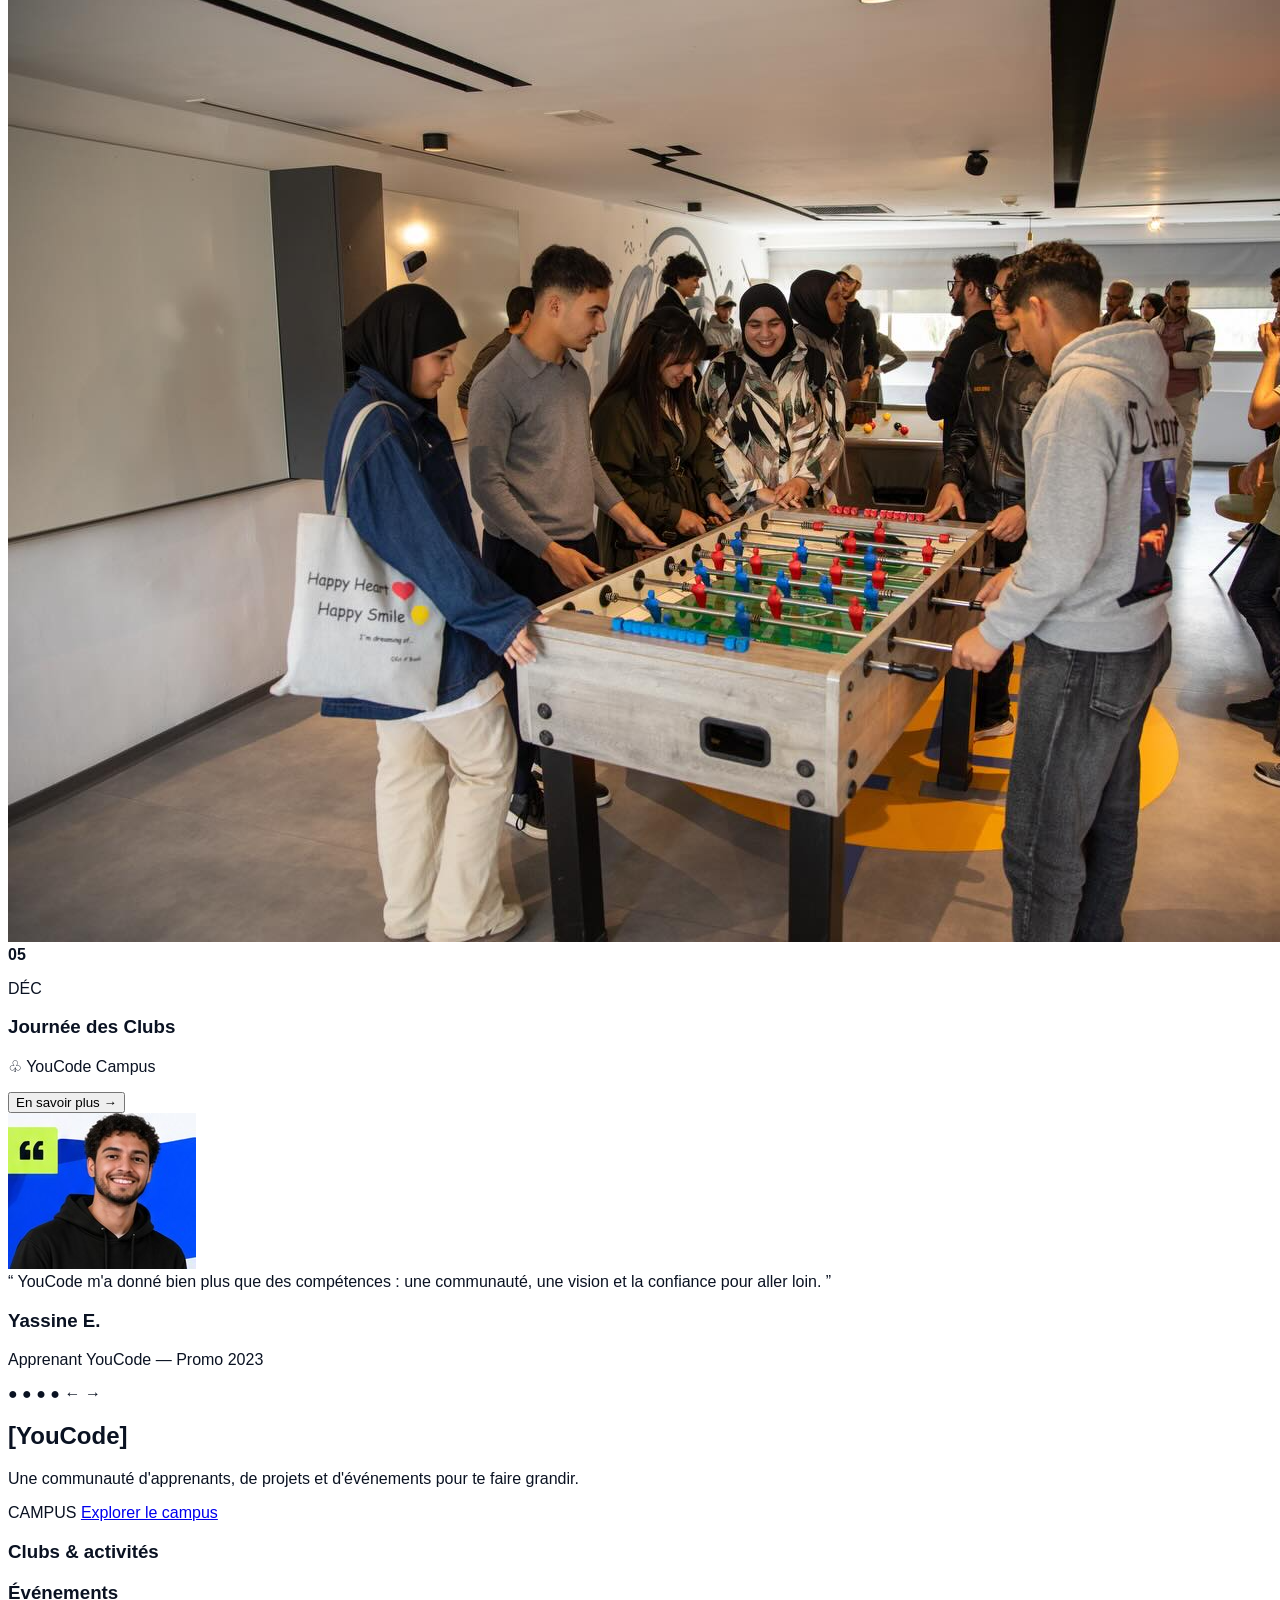
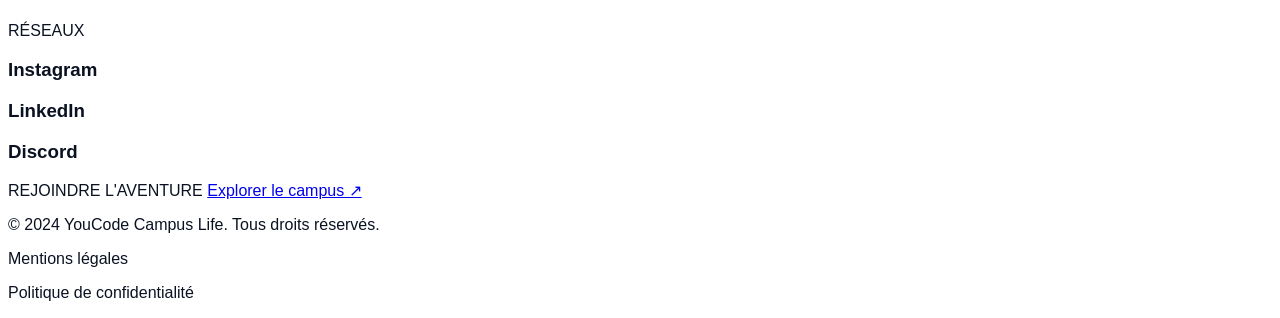
==== commit db820d60: "add inscription page styles" ====
--- a/index.html
+++ b/index.html
@@ -5,7 +5,7 @@
     <meta name="viewport" content="width=device-width, initial-scale=1.0" />
     <link rel="stylesheet" href="css/style.css" />
     <style>
-      @import url("https://fonts.googleapis.com/css2?family=Inter:ital,opsz,wght@0,14..32,100..900;1,14..32,100..900&display=swap");
+      @import url("https://fonts.google/apis.com/css2?family=Inter:ital,opsz,wght@0,14..32,100..900;1,14..32,100..900&display=swap");
     </style>
     <title>Campus Life</title>
   </head>
